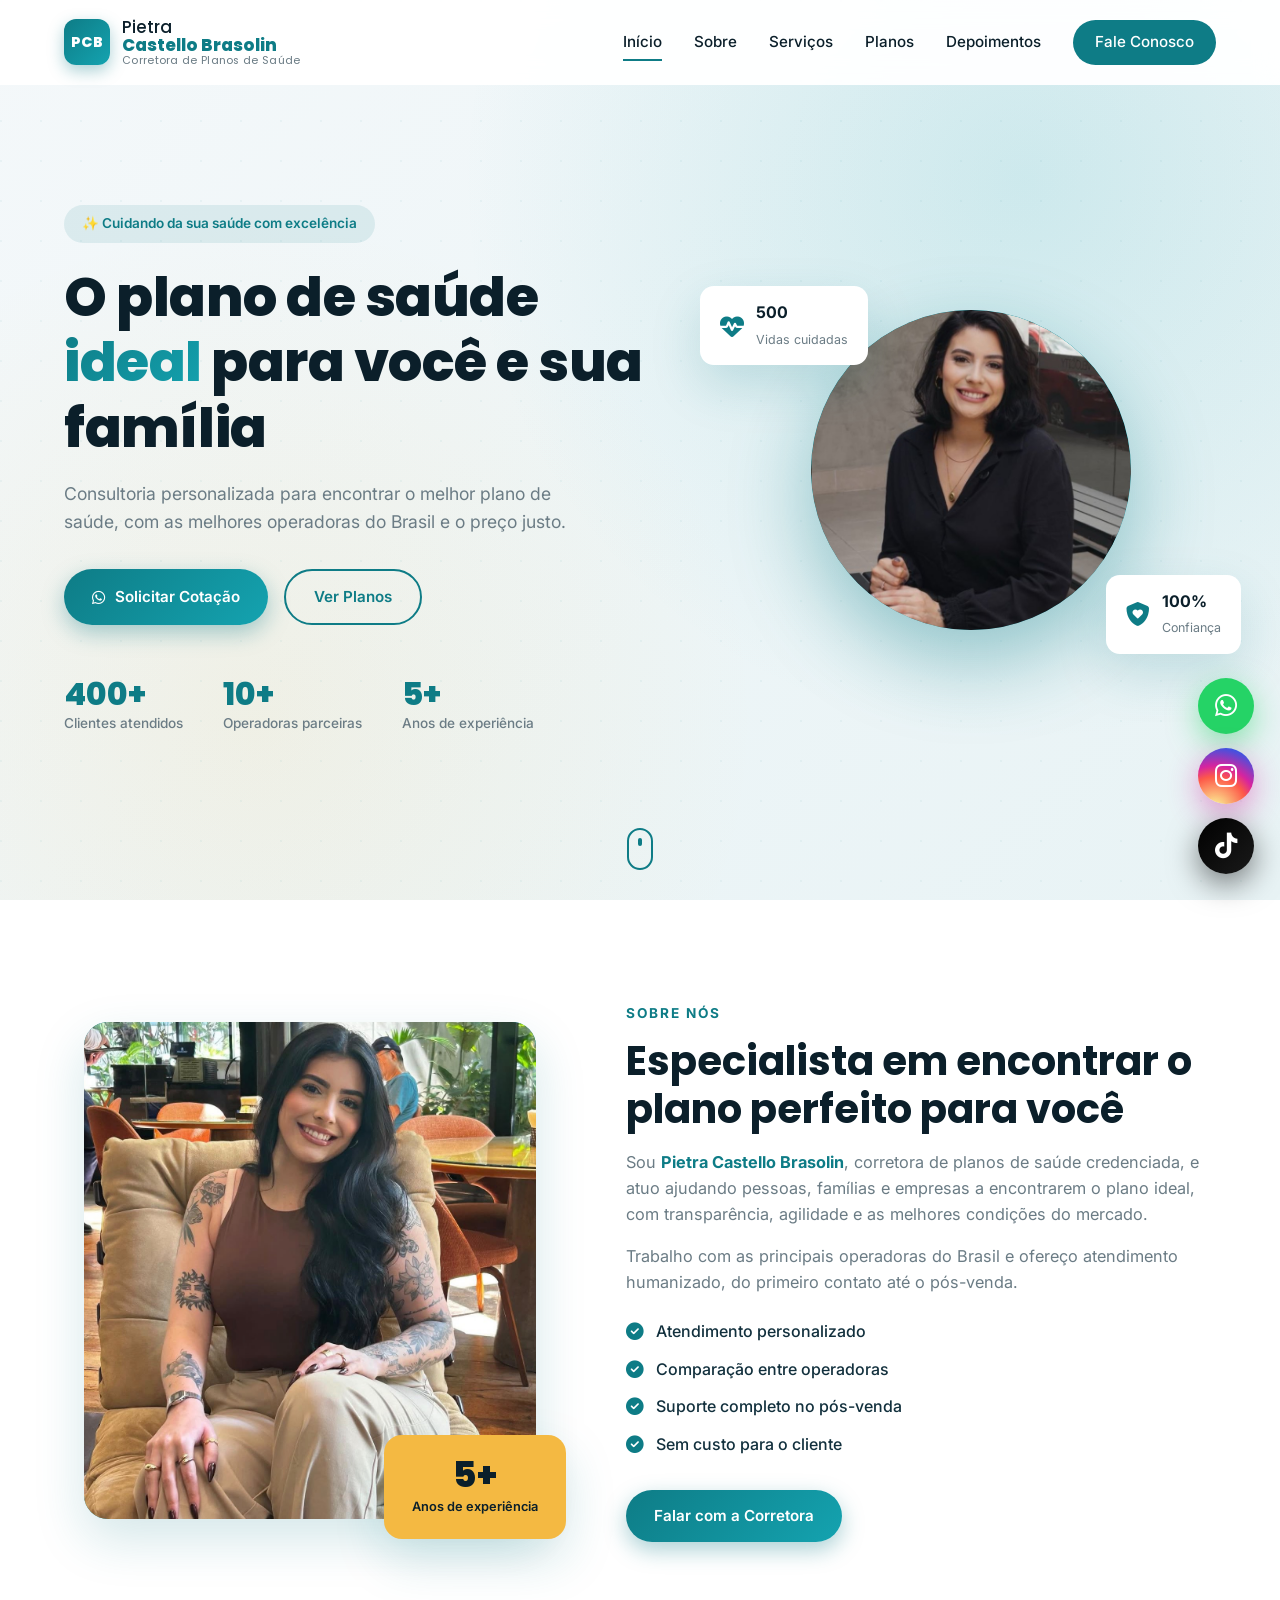
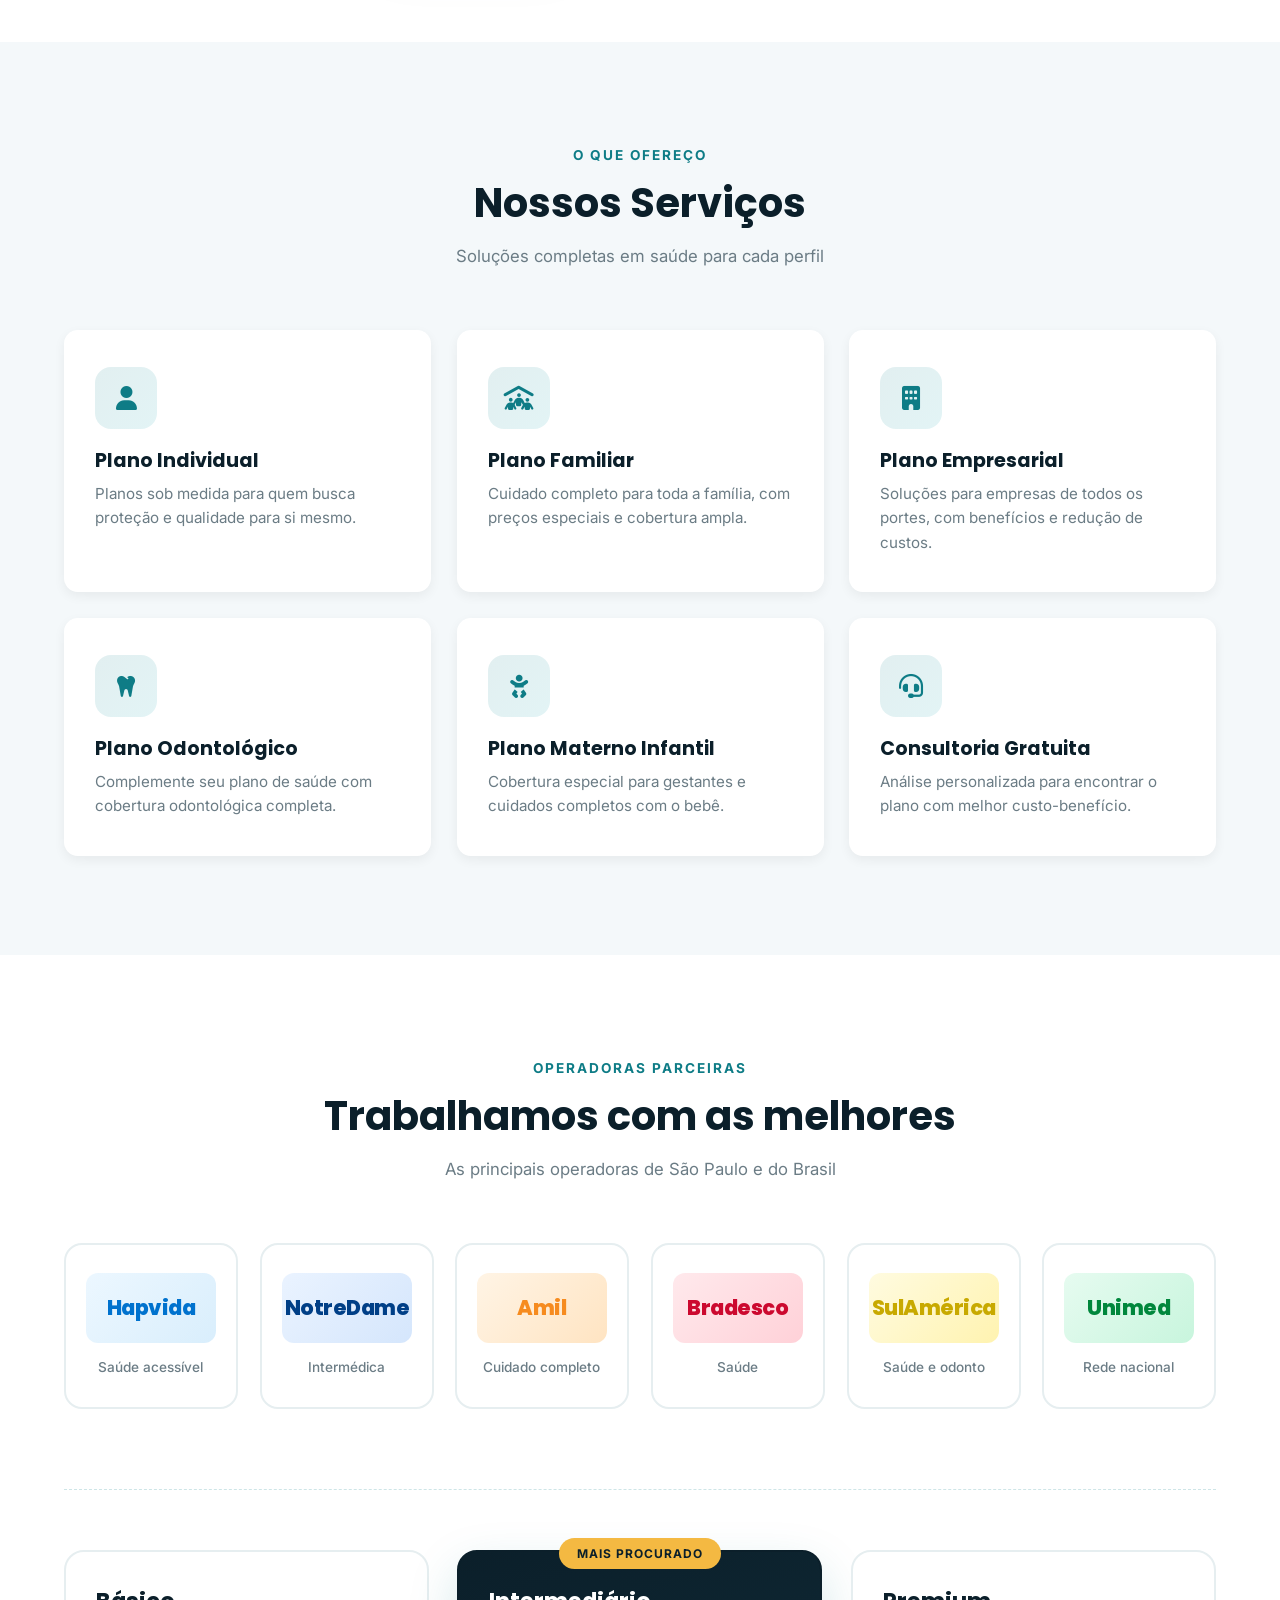
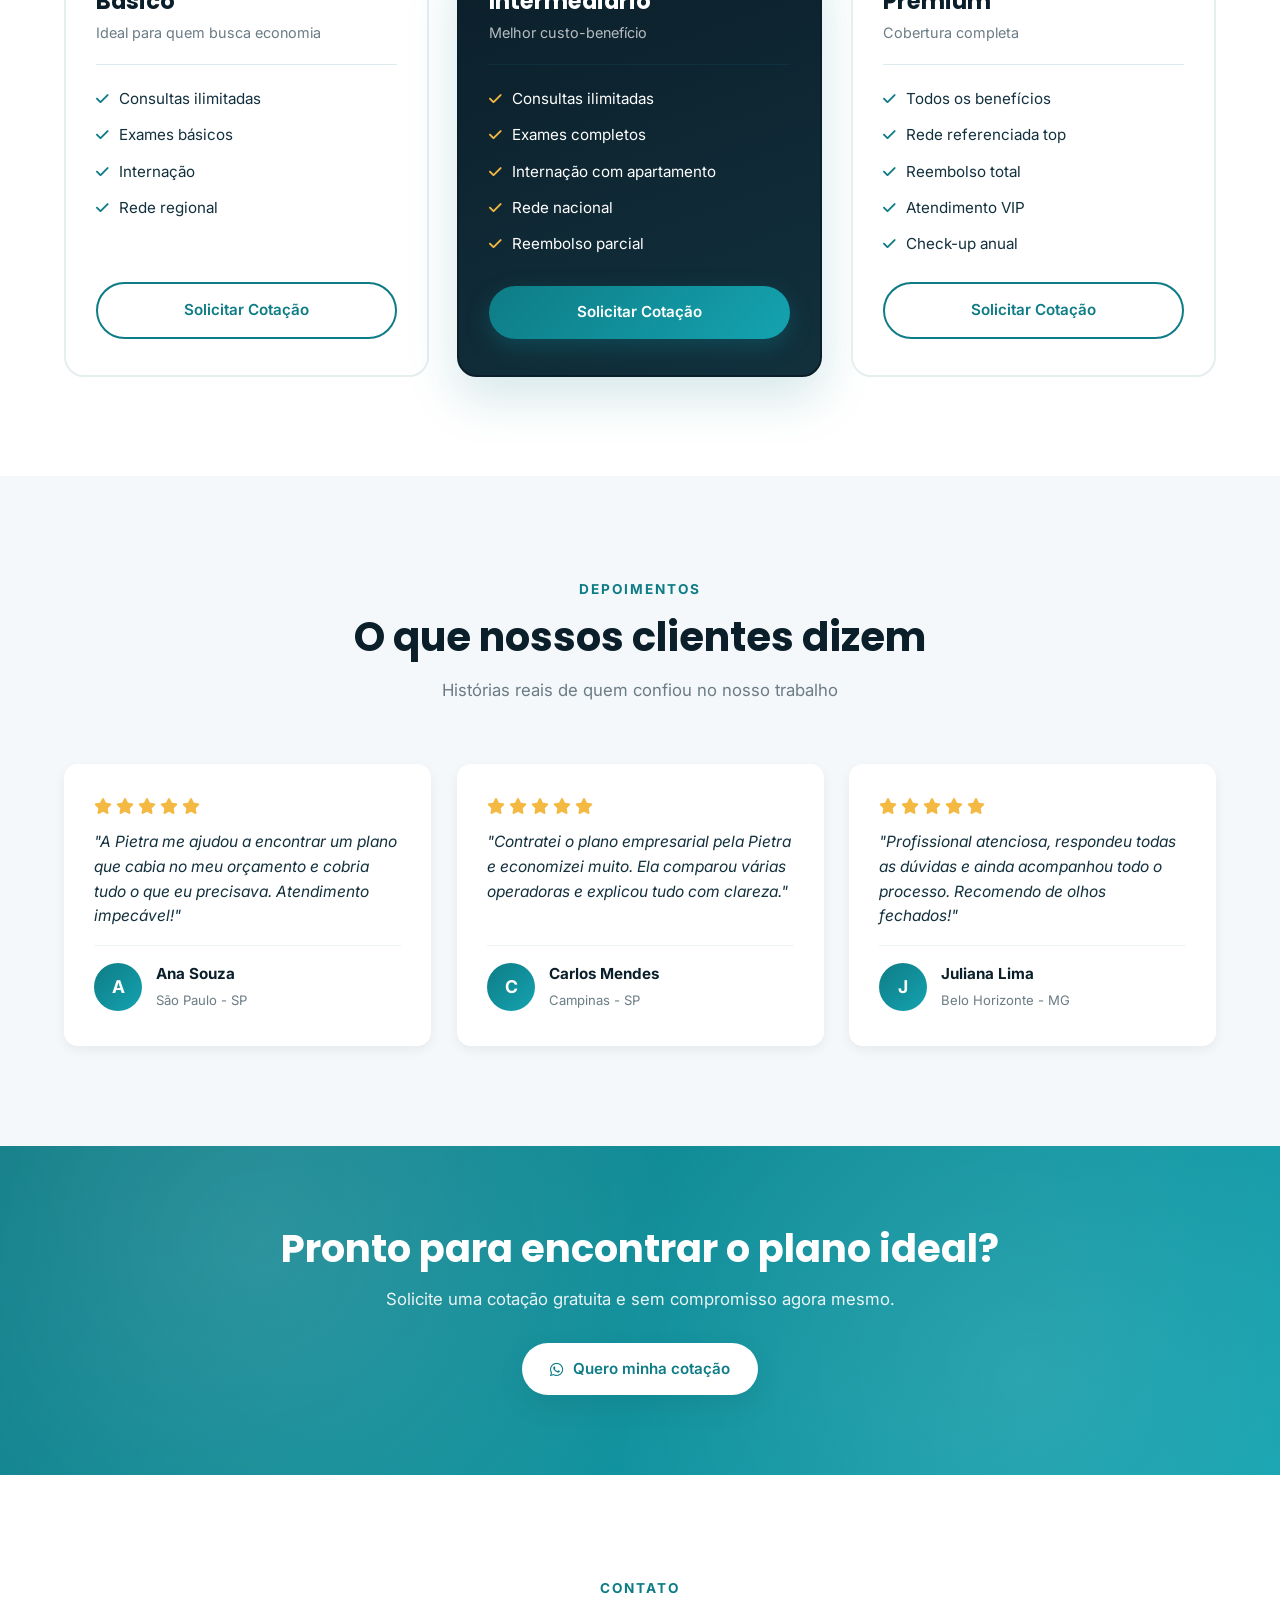
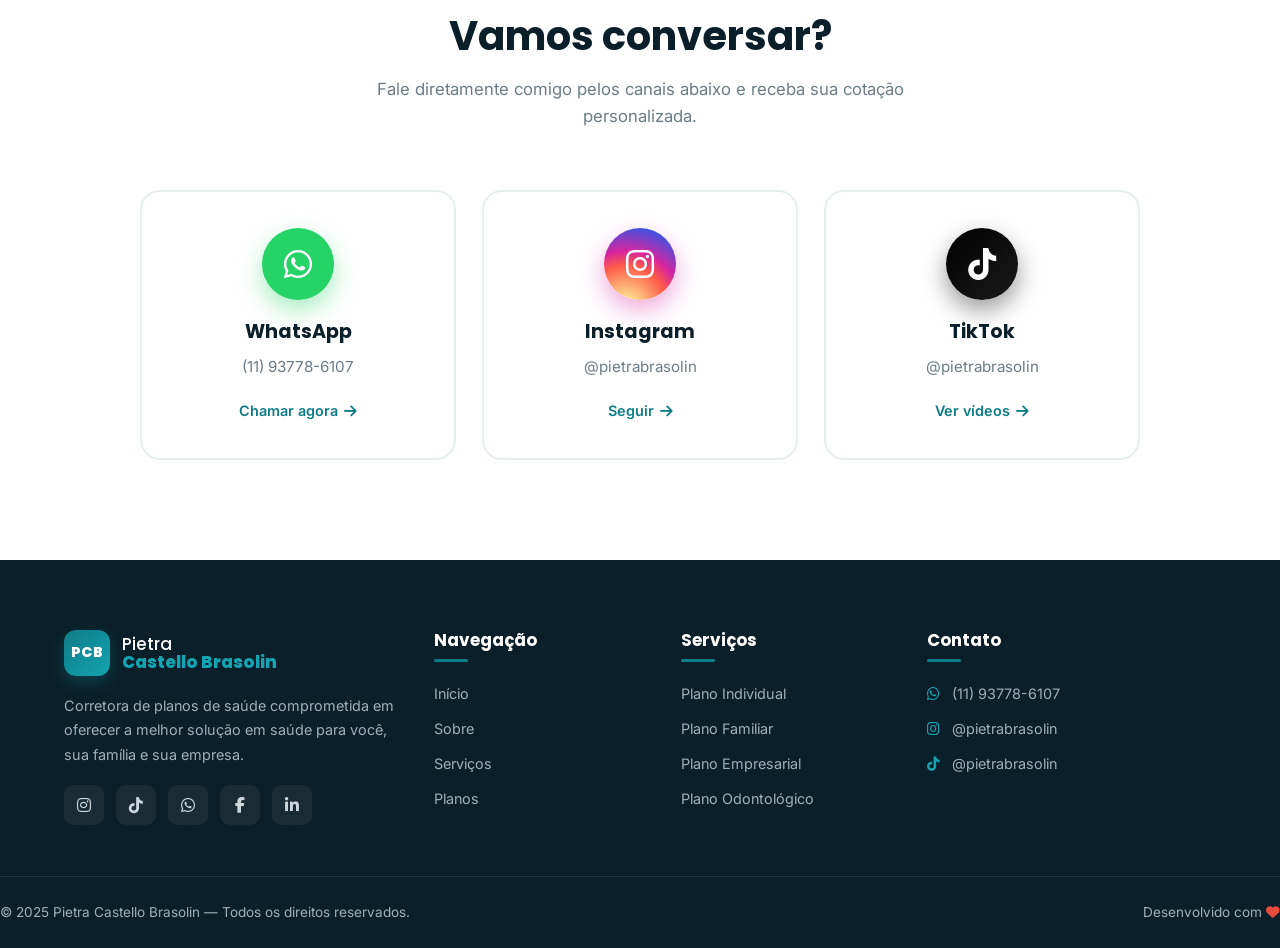
==== index.html @ 6a1a0455 "landing page Pietra" ====
<!DOCTYPE html>
<html lang="pt-BR">
<head>
  <meta charset="UTF-8" />
  <meta name="viewport" content="width=device-width, initial-scale=1.0" />
  <meta name="description" content="Pietra Castello Brasolin - Corretora de Planos de Saúde. Encontre o plano ideal para você, sua família ou sua empresa." />
  <title>Pietra Castello Brasolin | Planos de Saúde</title>

  <!-- Fonts -->
  <link rel="preconnect" href="https://fonts.googleapis.com" />
  <link rel="preconnect" href="https://fonts.gstatic.com" crossorigin />
  <link
    href="https://fonts.googleapis.com/css2?family=Inter:wght@300;400;500;600;700&family=Poppins:wght@500;600;700;800&display=swap"
    rel="stylesheet"
  />

  <!-- Icons -->
  <link
    rel="stylesheet"
    href="https://cdnjs.cloudflare.com/ajax/libs/font-awesome/6.5.0/css/all.min.css"
  />

  <link rel="stylesheet" href="style.css" />
</head>
<body>

  <!-- ================= HEADER / NAVBAR ================= -->
  <header class="navbar" id="navbar">
    <div class="container nav-container">
      <a href="#home" class="logo">
        <span class="logo-mark">PCB</span>
        <span class="logo-text">
          Pietra <strong>Castello Brasolin</strong>
          <small>Corretora de Planos de Saúde</small>
        </span>
      </a>

      <nav class="nav-links" id="navLinks">
        <a href="#home" class="active">Início</a>
        <a href="#sobre">Sobre</a>
        <a href="#servicos">Serviços</a>
        <a href="#planos">Planos</a>
        <a href="#depoimentos">Depoimentos</a>
        <a href="#contato" class="btn-nav">Fale Conosco</a>
      </nav>

      <button class="menu-toggle" id="menuToggle" aria-label="Abrir menu">
        <i class="fa-solid fa-bars"></i>
      </button>
    </div>
  </header>

  <!-- ================= HERO ================= -->
  <section class="hero" id="home">
    <div class="hero-overlay"></div>
    <div class="container hero-content">
      <div class="hero-text">
        <span class="badge reveal" data-anim="fade-up">✨ Cuidando da sua saúde com excelência</span>
        <h1 class="reveal" data-anim="fade-up" data-delay="100">
          O plano de saúde <span>ideal</span> para você e sua família
        </h1>
        <p class="reveal" data-anim="fade-up" data-delay="200">
          Consultoria personalizada para encontrar o melhor plano de saúde,
          com as melhores operadoras do Brasil e o preço justo.
        </p>

        <div class="hero-buttons reveal" data-anim="fade-up" data-delay="300">
          <a href="#contato" class="btn btn-primary">
            <i class="fa-brands fa-whatsapp"></i> Solicitar Cotação
          </a>
          <a href="#planos" class="btn btn-outline">Ver Planos</a>
        </div>

        <div class="hero-stats reveal" data-anim="fade-up" data-delay="400">
          <div class="stat">
            <h3 data-count="400">0</h3>
            <p>Clientes atendidos</p>
          </div>
          <div class="stat">
            <h3 data-count="10">0</h3>
            <p>Operadoras parceiras</p>
          </div>
          <div class="stat">
            <h3 data-count="5">0</h3>
            <p>Anos de experiência</p>
          </div>
        </div>
      </div>

      <div class="hero-image reveal" data-anim="zoom-in" data-delay="200">
        <div class="floating-card card-1">
          <i class="fa-solid fa-heart-pulse"></i>
          <div>
            <strong>500</strong>
            <span>Vidas cuidadas</span>
          </div>
        </div>
        <div class="floating-card card-2">
          <i class="fa-solid fa-shield-heart"></i>
          <div>
            <strong>100%</strong>
            <span>Confiança</span>
          </div>
        </div>
        <div class="hero-circle">
          <!-- 📸 Foto da Pietra no círculo do hero -->
          <img src="pietra-hero.jpg" alt="Pietra Castello Brasolin - Corretora de Planos de Saúde" />
        </div>
      </div>
    </div>

    <div class="scroll-down">
      <span></span>
    </div>
  </section>

  <!-- ================= SOBRE ================= -->
  <section class="section sobre" id="sobre">
    <div class="container sobre-grid">
      <div class="sobre-image reveal" data-anim="fade-right">
        <div class="image-frame">
          <div class="image-placeholder">
            <!-- 📸 Foto da Pietra na seção Sobre -->
            <img src="pietra.jpg" alt="Pietra Castello Brasolin - Corretora de Planos de Saúde" />
          </div>
          <div class="experience-badge">
            <h2>5+</h2>
            <p>Anos de experiência</p>
          </div>
        </div>
      </div>

      <div class="sobre-text">
        <span class="section-tag reveal" data-anim="fade-left">Sobre Nós</span>
        <h2 class="reveal" data-anim="fade-left" data-delay="100">
          Especialista em encontrar o plano perfeito para você
        </h2>
        <p class="reveal" data-anim="fade-left" data-delay="200">
          Sou <strong>Pietra Castello Brasolin</strong>, corretora de planos de saúde
          credenciada, e atuo ajudando pessoas, famílias e empresas a
          encontrarem o plano ideal, com transparência, agilidade e as
          melhores condições do mercado.
        </p>
        <p class="reveal" data-anim="fade-left" data-delay="300">
          Trabalho com as principais operadoras do Brasil e ofereço
          atendimento humanizado, do primeiro contato até o pós-venda.
        </p>

        <ul class="sobre-list">
          <li class="reveal" data-anim="fade-left" data-delay="400">
            <i class="fa-solid fa-circle-check"></i> Atendimento personalizado
          </li>
          <li class="reveal" data-anim="fade-left" data-delay="450">
            <i class="fa-solid fa-circle-check"></i> Comparação entre operadoras
          </li>
          <li class="reveal" data-anim="fade-left" data-delay="500">
            <i class="fa-solid fa-circle-check"></i> Suporte completo no pós-venda
          </li>
          <li class="reveal" data-anim="fade-left" data-delay="550">
            <i class="fa-solid fa-circle-check"></i> Sem custo para o cliente
          </li>
        </ul>

        <a href="#contato" class="btn btn-primary reveal" data-anim="fade-up" data-delay="600">
          Falar com a Corretora
        </a>
      </div>
    </div>
  </section>

  <!-- ================= SERVIÇOS ================= -->
  <section class="section servicos" id="servicos">
    <div class="container">
      <div class="section-header">
        <span class="section-tag reveal" data-anim="fade-up">O que ofereço</span>
        <h2 class="reveal" data-anim="fade-up" data-delay="100">Nossos Serviços</h2>
        <p class="reveal" data-anim="fade-up" data-delay="200">
          Soluções completas em saúde para cada perfil
        </p>
      </div>

      <div class="servicos-grid">
        <div class="servico-card reveal" data-anim="fade-up">
          <div class="icon-box"><i class="fa-solid fa-user"></i></div>
          <h3>Plano Individual</h3>
          <p>Planos sob medida para quem busca proteção e qualidade para si mesmo.</p>
        </div>

        <div class="servico-card reveal" data-anim="fade-up">
          <div class="icon-box"><i class="fa-solid fa-people-roof"></i></div>
          <h3>Plano Familiar</h3>
          <p>Cuidado completo para toda a família, com preços especiais e cobertura ampla.</p>
        </div>

        <div class="servico-card reveal" data-anim="fade-up">
          <div class="icon-box"><i class="fa-solid fa-building"></i></div>
          <h3>Plano Empresarial</h3>
          <p>Soluções para empresas de todos os portes, com benefícios e redução de custos.</p>
        </div>

        <div class="servico-card reveal" data-anim="fade-up">
          <div class="icon-box"><i class="fa-solid fa-tooth"></i></div>
          <h3>Plano Odontológico</h3>
          <p>Complemente seu plano de saúde com cobertura odontológica completa.</p>
        </div>

        <div class="servico-card reveal" data-anim="fade-up">
          <div class="icon-box"><i class="fa-solid fa-baby"></i></div>
          <h3>Plano Materno Infantil</h3>
          <p>Cobertura especial para gestantes e cuidados completos com o bebê.</p>
        </div>

        <div class="servico-card reveal" data-anim="fade-up">
          <div class="icon-box"><i class="fa-solid fa-headset"></i></div>
          <h3>Consultoria Gratuita</h3>
          <p>Análise personalizada para encontrar o plano com melhor custo-benefício.</p>
        </div>
      </div>
    </div>
  </section>

  <!-- ================= OPERADORAS PARCEIRAS ================= -->
  <section class="section operadoras" id="planos">
    <div class="container">
      <div class="section-header">
        <span class="section-tag reveal" data-anim="fade-up">Operadoras parceiras</span>
        <h2 class="reveal" data-anim="fade-up" data-delay="100">Trabalhamos com as melhores</h2>
        <p class="reveal" data-anim="fade-up" data-delay="200">
          As principais operadoras de São Paulo e do Brasil
        </p>
      </div>

      <div class="operadoras-grid">
        <!-- Hapvida -->
        <div class="operadora-card reveal" data-anim="fade-up">
          <div class="operadora-logo hapvida">
            <!-- Substitua por: <img src="img/hapvida.png" alt="Hapvida"> -->
            <span>Hapvida</span>
          </div>
          <p>Saúde acessível</p>
        </div>

        <!-- NotreDame Intermédica -->
        <div class="operadora-card reveal" data-anim="fade-up">
          <div class="operadora-logo notredame">
            <!-- Substitua por: <img src="img/notredame.png" alt="NotreDame Intermédica"> -->
            <span>NotreDame</span>
          </div>
          <p>Intermédica</p>
        </div>

        <!-- Amil -->
        <div class="operadora-card reveal" data-anim="fade-up">
          <div class="operadora-logo amil">
            <!-- Substitua por: <img src="img/amil.png" alt="Amil"> -->
            <span>Amil</span>
          </div>
          <p>Cuidado completo</p>
        </div>

        <!-- Bradesco Saúde -->
        <div class="operadora-card reveal" data-anim="fade-up">
          <div class="operadora-logo bradesco">
            <!-- Substitua por: <img src="img/bradesco.png" alt="Bradesco Saúde"> -->
            <span>Bradesco</span>
          </div>
          <p>Saúde</p>
        </div>

        <!-- SulAmérica -->
        <div class="operadora-card reveal" data-anim="fade-up">
          <div class="operadora-logo sulamerica">
            <!-- Substitua por: <img src="img/sulamerica.png" alt="SulAmérica"> -->
            <span>SulAmérica</span>
          </div>
          <p>Saúde e odonto</p>
        </div>

        <!-- Unimed -->
        <div class="operadora-card reveal" data-anim="fade-up">
          <div class="operadora-logo unimed">
            <!-- Substitua por: <img src="img/unimed.png" alt="Unimed"> -->
            <span>Unimed</span>
          </div>
          <p>Rede nacional</p>
        </div>
      </div>

      <!-- Bloco de planos -->
      <div class="planos-wrap">
        <div class="planos-grid">
          <div class="plano-card reveal" data-anim="fade-up">
            <div class="plano-header">
              <h3>Básico</h3>
              <p>Ideal para quem busca economia</p>
            </div>
            <div class="plano-body">
              <ul>
                <li><i class="fa-solid fa-check"></i> Consultas ilimitadas</li>
                <li><i class="fa-solid fa-check"></i> Exames básicos</li>
                <li><i class="fa-solid fa-check"></i> Internação</li>
                <li><i class="fa-solid fa-check"></i> Rede regional</li>
              </ul>
            </div>
            <a href="#contato" class="btn btn-outline full">Solicitar Cotação</a>
          </div>

          <div class="plano-card destaque reveal" data-anim="zoom-in">
            <span class="tag-popular">Mais procurado</span>
            <div class="plano-header">
              <h3>Intermediário</h3>
              <p>Melhor custo-benefício</p>
            </div>
            <div class="plano-body">
              <ul>
                <li><i class="fa-solid fa-check"></i> Consultas ilimitadas</li>
                <li><i class="fa-solid fa-check"></i> Exames completos</li>
                <li><i class="fa-solid fa-check"></i> Internação com apartamento</li>
                <li><i class="fa-solid fa-check"></i> Rede nacional</li>
                <li><i class="fa-solid fa-check"></i> Reembolso parcial</li>
              </ul>
            </div>
            <a href="#contato" class="btn btn-primary full">Solicitar Cotação</a>
          </div>

          <div class="plano-card reveal" data-anim="fade-up">
            <div class="plano-header">
              <h3>Premium</h3>
              <p>Cobertura completa</p>
            </div>
            <div class="plano-body">
              <ul>
                <li><i class="fa-solid fa-check"></i> Todos os benefícios</li>
                <li><i class="fa-solid fa-check"></i> Rede referenciada top</li>
                <li><i class="fa-solid fa-check"></i> Reembolso total</li>
                <li><i class="fa-solid fa-check"></i> Atendimento VIP</li>
                <li><i class="fa-solid fa-check"></i> Check-up anual</li>
              </ul>
            </div>
            <a href="#contato" class="btn btn-outline full">Solicitar Cotação</a>
          </div>
        </div>
      </div>
    </div>
  </section>

  <!-- ================= DEPOIMENTOS ================= -->
  <section class="section depoimentos" id="depoimentos">
    <div class="container">
      <div class="section-header">
        <span class="section-tag reveal" data-anim="fade-up">Depoimentos</span>
        <h2 class="reveal" data-anim="fade-up" data-delay="100">O que nossos clientes dizem</h2>
        <p class="reveal" data-anim="fade-up" data-delay="200">
          Histórias reais de quem confiou no nosso trabalho
        </p>
      </div>

      <div class="depoimentos-grid">
        <div class="depoimento-card reveal" data-anim="fade-up">
          <div class="stars">
            <i class="fa-solid fa-star"></i><i class="fa-solid fa-star"></i>
            <i class="fa-solid fa-star"></i><i class="fa-solid fa-star"></i>
            <i class="fa-solid fa-star"></i>
          </div>
          <p>"A Pietra me ajudou a encontrar um plano que cabia no meu orçamento e cobria tudo o que eu precisava. Atendimento impecável!"</p>
          <div class="cliente">
            <div class="avatar">A</div>
            <div><strong>Ana Souza</strong><span>São Paulo - SP</span></div>
          </div>
        </div>

        <div class="depoimento-card reveal" data-anim="fade-up">
          <div class="stars">
            <i class="fa-solid fa-star"></i><i class="fa-solid fa-star"></i>
            <i class="fa-solid fa-star"></i><i class="fa-solid fa-star"></i>
            <i class="fa-solid fa-star"></i>
          </div>
          <p>"Contratei o plano empresarial pela Pietra e economizei muito. Ela comparou várias operadoras e explicou tudo com clareza."</p>
          <div class="cliente">
            <div class="avatar">C</div>
            <div><strong>Carlos Mendes</strong><span>Campinas - SP</span></div>
          </div>
        </div>

        <div class="depoimento-card reveal" data-anim="fade-up">
          <div class="stars">
            <i class="fa-solid fa-star"></i><i class="fa-solid fa-star"></i>
            <i class="fa-solid fa-star"></i><i class="fa-solid fa-star"></i>
            <i class="fa-solid fa-star"></i>
          </div>
          <p>"Profissional atenciosa, respondeu todas as dúvidas e ainda acompanhou todo o processo. Recomendo de olhos fechados!"</p>
          <div class="cliente">
            <div class="avatar">J</div>
            <div><strong>Juliana Lima</strong><span>Belo Horizonte - MG</span></div>
          </div>
        </div>
      </div>
    </div>
  </section>

  <!-- ================= CTA ================= -->
  <section class="cta-section">
    <div class="container cta-content">
      <h2 class="reveal" data-anim="zoom-in">Pronto para encontrar o plano ideal?</h2>
      <p class="reveal" data-anim="fade-up" data-delay="150">
        Solicite uma cotação gratuita e sem compromisso agora mesmo.
      </p>
      <a href="#contato" class="btn btn-white reveal" data-anim="fade-up" data-delay="250">
        <i class="fa-brands fa-whatsapp"></i> Quero minha cotação
      </a>
    </div>
  </section>

  <!-- ================= CONTATO ================= -->
  <section class="section contato" id="contato">
    <div class="container">
      <div class="section-header">
        <span class="section-tag reveal" data-anim="fade-up">Contato</span>
        <h2 class="reveal" data-anim="fade-up" data-delay="100">Vamos conversar?</h2>
        <p class="reveal" data-anim="fade-up" data-delay="200">
          Fale diretamente comigo pelos canais abaixo e receba sua cotação personalizada.
        </p>
      </div>

      <div class="contato-cards">
        <a href="https://wa.me/5511937786107" target="_blank" rel="noopener"
           class="contato-card reveal" data-anim="fade-up">
          <div class="contato-card-icon whatsapp">
            <i class="fa-brands fa-whatsapp"></i>
          </div>
          <h3>WhatsApp</h3>
          <p>(11) 93778-6107</p>
          <span class="contato-card-cta">Chamar agora <i class="fa-solid fa-arrow-right"></i></span>
        </a>

        <a href="https://instagram.com/pietrabrasolin" target="_blank" rel="noopener"
           class="contato-card reveal" data-anim="fade-up">
          <div class="contato-card-icon instagram">
            <i class="fa-brands fa-instagram"></i>
          </div>
          <h3>Instagram</h3>
          <p>@pietrabrasolin</p>
          <span class="contato-card-cta">Seguir <i class="fa-solid fa-arrow-right"></i></span>
        </a>

        <a href="https://tiktok.com/@pietrabrasolin" target="_blank" rel="noopener"
           class="contato-card reveal" data-anim="fade-up">
          <div class="contato-card-icon tiktok">
            <i class="fa-brands fa-tiktok"></i>
          </div>
          <h3>TikTok</h3>
          <p>@pietrabrasolin</p>
          <span class="contato-card-cta">Ver vídeos <i class="fa-solid fa-arrow-right"></i></span>
        </a>
      </div>
    </div>
  </section>

  <!-- ================= FOOTER ================= -->
  <footer class="footer">
    <div class="container footer-grid">
      <div class="reveal" data-anim="fade-up">
        <a href="#home" class="logo footer-logo">
          <span class="logo-mark">PCB</span>
          <span class="logo-text">Pietra <strong>Castello Brasolin</strong></span>
        </a>
        <p>
          Corretora de planos de saúde comprometida em oferecer a melhor
          solução em saúde para você, sua família e sua empresa.
        </p>
        <div class="socials">
          <a href="https://instagram.com/pietrabrasolin" target="_blank" rel="noopener" aria-label="Instagram">
            <i class="fa-brands fa-instagram"></i>
          </a>
          <a href="https://tiktok.com/@pietrabrasolin" target="_blank" rel="noopener" aria-label="TikTok">
            <i class="fa-brands fa-tiktok"></i>
          </a>
          <a href="https://wa.me/5511937786107" target="_blank" rel="noopener" aria-label="WhatsApp">
            <i class="fa-brands fa-whatsapp"></i>
          </a>
          <a href="#" aria-label="Facebook"><i class="fa-brands fa-facebook-f"></i></a>
          <a href="#" aria-label="LinkedIn"><i class="fa-brands fa-linkedin-in"></i></a>
        </div>
      </div>

      <div class="reveal" data-anim="fade-up" data-delay="100">
        <h4>Navegação</h4>
        <ul>
          <li><a href="#home">Início</a></li>
          <li><a href="#sobre">Sobre</a></li>
          <li><a href="#servicos">Serviços</a></li>
          <li><a href="#planos">Planos</a></li>
        </ul>
      </div>

      <div class="reveal" data-anim="fade-up" data-delay="200">
        <h4>Serviços</h4>
        <ul>
          <li><a href="#servicos">Plano Individual</a></li>
          <li><a href="#servicos">Plano Familiar</a></li>
          <li><a href="#servicos">Plano Empresarial</a></li>
          <li><a href="#servicos">Plano Odontológico</a></li>
        </ul>
      </div>

      <div class="reveal" data-anim="fade-up" data-delay="300">
        <h4>Contato</h4>
        <ul>
          <li><i class="fa-brands fa-whatsapp"></i> (11) 93778-6107</li>
          <li><i class="fa-brands fa-instagram"></i> @pietrabrasolin</li>
          <li><i class="fa-brands fa-tiktok"></i> @pietrabrasolin</li>
        </ul>
      </div>
    </div>

    <div class="footer-bottom">
      <p>© 2025 Pietra Castello Brasolin — Todos os direitos reservados.</p>
      <p>Desenvolvido com <i class="fa-solid fa-heart"></i></p>
    </div>
  </footer>

  <!-- =========================================================
       BOTÕES FLUTUANTES DE REDES SOCIAIS
  ========================================================= -->
  <div class="social-float">
    <a href="https://wa.me/5511937786107"
       target="_blank"
       rel="noopener"
       class="float-btn whatsapp"
       aria-label="WhatsApp">
      <i class="fa-brands fa-whatsapp"></i>
      <span class="float-tooltip">WhatsApp</span>
    </a>

    <a href="https://instagram.com/pietrabrasolin"
       target="_blank"
       rel="noopener"
       class="float-btn instagram"
       aria-label="Instagram">
      <i class="fa-brands fa-instagram"></i>
      <span class="float-tooltip">Instagram</span>
    </a>

    <a href="https://tiktok.com/@pietrabrasolin"
       target="_blank"
       rel="noopener"
       class="float-btn tiktok"
       aria-label="TikTok">
      <i class="fa-brands fa-tiktok"></i>
      <span class="float-tooltip">TikTok</span>
    </a>
  </div>

  <!-- Botão voltar ao topo -->
  <button class="back-top" id="backTop" aria-label="Voltar ao topo">
    <i class="fa-solid fa-arrow-up"></i>
  </button>

  <script src="script.js"></script>
</body>
</html>
---- style.css ----
/* =========================================================
   RESET & VARIÁVEIS
========================================================= */
* {
  margin: 0;
  padding: 0;
  box-sizing: border-box;
}

:root {
  --primary: #0e7c86;
  --primary-dark: #0a5d65;
  --primary-light: #14a3b0;
  --accent: #f4b942;
  --dark: #0b1f2a;
  --dark-2: #12303d;
  --gray: #6b7c85;
  --light: #f4f8fa;
  --white: #ffffff;
  --shadow-sm: 0 4px 12px rgba(0, 0, 0, 0.06);
  --shadow-md: 0 10px 30px rgba(0, 0, 0, 0.08);
  --shadow-lg: 0 20px 50px rgba(14, 124, 134, 0.18);
  --radius: 14px;
  --transition: 0.35s cubic-bezier(0.22, 1, 0.36, 1);
}

html {
  scroll-behavior: smooth;
  scroll-padding-top: 80px;
}

body {
  font-family: "Inter", sans-serif;
  color: var(--dark);
  background: var(--white);
  line-height: 1.6;
  overflow-x: hidden;
}

h1, h2, h3, h4 {
  font-family: "Poppins", sans-serif;
  line-height: 1.2;
  color: var(--dark);
}

a { text-decoration: none; color: inherit; }
ul { list-style: none; }
img { max-width: 100%; display: block; }
button { cursor: pointer; border: none; background: none; font-family: inherit; }

.container {
  width: 100%;
  max-width: 1200px;
  margin: 0 auto;
  padding: 0 24px;
}

/* =========================================================
   BOTÕES
========================================================= */
.btn {
  display: inline-flex;
  align-items: center;
  justify-content: center;
  gap: 10px;
  padding: 14px 28px;
  border-radius: 50px;
  font-weight: 600;
  font-size: 0.95rem;
  transition: var(--transition);
  white-space: nowrap;
}

.btn-primary {
  background: linear-gradient(135deg, var(--primary), var(--primary-light));
  color: #fff;
  box-shadow: 0 8px 22px rgba(14, 124, 134, 0.35);
}
.btn-primary:hover {
  transform: translateY(-3px);
  box-shadow: 0 12px 30px rgba(14, 124, 134, 0.5);
}

.btn-outline {
  border: 2px solid var(--primary);
  color: var(--primary);
  background: transparent;
}
.btn-outline:hover {
  background: var(--primary);
  color: #fff;
  transform: translateY(-3px);
}

.btn-white {
  background: #fff;
  color: var(--primary);
  box-shadow: var(--shadow-md);
}
.btn-white:hover {
  transform: translateY(-3px);
  box-shadow: var(--shadow-lg);
}

.btn.full { width: 100%; }

/* =========================================================
   NAVBAR
========================================================= */
.navbar {
  position: fixed;
  top: 0;
  left: 0;
  width: 100%;
  z-index: 1000;
  padding: 18px 0;
  background: rgba(255, 255, 255, 0.95);
  backdrop-filter: blur(12px);
  transition: var(--transition);
}

.navbar.scrolled {
  padding: 12px 0;
  box-shadow: var(--shadow-sm);
}

.nav-container {
  display: flex;
  align-items: center;
  justify-content: space-between;
}

.logo {
  display: flex;
  align-items: center;
  gap: 12px;
}

.logo-mark {
  width: 46px;
  height: 46px;
  background: linear-gradient(135deg, var(--primary), var(--primary-light));
  color: #fff;
  border-radius: 12px;
  display: grid;
  place-items: center;
  font-family: "Poppins", sans-serif;
  font-weight: 800;
  font-size: 0.9rem;
  letter-spacing: 0.5px;
  box-shadow: 0 6px 16px rgba(14, 124, 134, 0.35);
}

.logo-text {
  font-family: "Poppins", sans-serif;
  font-size: 1.05rem;
  font-weight: 500;
  line-height: 1.1;
  color: var(--dark);
  display: flex;
  flex-direction: column;
}
.logo-text strong { font-weight: 800; color: var(--primary); }
.logo-text small {
  font-size: 0.68rem;
  color: var(--gray);
  font-weight: 400;
  letter-spacing: 0.3px;
}

.nav-links {
  display: flex;
  align-items: center;
  gap: 32px;
}

.nav-links a {
  font-weight: 500;
  font-size: 0.95rem;
  color: var(--dark);
  transition: var(--transition);
  position: relative;
}

.nav-links a:not(.btn-nav)::after {
  content: "";
  position: absolute;
  bottom: -6px;
  left: 0;
  width: 0;
  height: 2px;
  background: var(--primary);
  transition: var(--transition);
}

.nav-links a:not(.btn-nav):hover::after,
.nav-links a.active::after { width: 100%; }
.nav-links a:hover { color: var(--primary); }

.btn-nav {
  background: var(--primary);
  color: #fff !important;
  padding: 10px 22px;
  border-radius: 50px;
  font-weight: 600;
}
.btn-nav:hover {
  background: var(--primary-dark);
  transform: translateY(-2px);
  box-shadow: 0 8px 20px rgba(14, 124, 134, 0.4);
}

.menu-toggle {
  display: none;
  font-size: 1.5rem;
  color: var(--dark);
}

/* =========================================================
   HERO
========================================================= */
.hero {
  position: relative;
  min-height: 100vh;
  display: flex;
  align-items: center;
  padding: 120px 0 80px;
  background:
    radial-gradient(circle at 80% 20%, rgba(20, 163, 176, 0.15), transparent 45%),
    radial-gradient(circle at 20% 80%, rgba(244, 185, 66, 0.1), transparent 40%),
    linear-gradient(135deg, #f4f8fa 0%, #e8f3f5 100%);
  overflow: hidden;
}

.hero-overlay {
  position: absolute;
  inset: 0;
  background-image:
    radial-gradient(circle at 1px 1px, rgba(14, 124, 134, 0.08) 1px, transparent 0);
  background-size: 40px 40px;
  opacity: 0.6;
}

.hero-content {
  display: grid;
  grid-template-columns: 1.1fr 0.9fr;
  gap: 60px;
  align-items: center;
  position: relative;
  z-index: 2;
}

.badge {
  display: inline-block;
  padding: 8px 18px;
  background: rgba(14, 124, 134, 0.1);
  color: var(--primary);
  border-radius: 50px;
  font-size: 0.85rem;
  font-weight: 600;
  margin-bottom: 22px;
}

.hero-text h1 {
  font-size: clamp(2rem, 5vw, 3.4rem);
  font-weight: 800;
  margin-bottom: 20px;
  letter-spacing: -0.5px;
}
.hero-text h1 span {
  background: linear-gradient(135deg, var(--primary), var(--primary-light));
  -webkit-background-clip: text;
  background-clip: text;
  -webkit-text-fill-color: transparent;
}

.hero-text > p {
  font-size: 1.1rem;
  color: var(--gray);
  margin-bottom: 32px;
  max-width: 540px;
}

.hero-buttons {
  display: flex;
  gap: 16px;
  flex-wrap: wrap;
  margin-bottom: 50px;
}

.hero-stats {
  display: flex;
  gap: 40px;
  flex-wrap: wrap;
}

.stat h3 {
  font-size: 2rem;
  color: var(--primary);
  font-weight: 800;
}
.stat p {
  font-size: 0.85rem;
  color: var(--gray);
  font-weight: 500;
}

/* Hero imagem — círculo com a foto da Pietra */
.hero-image {
  position: relative;
  height: 460px;
  display: grid;
  place-items: center;
}

.hero-circle {
  width: 320px;
  height: 320px;
  border-radius: 50%;
  background: linear-gradient(135deg, var(--primary), var(--primary-light));
  display: grid;
  place-items: center;
  box-shadow: 0 30px 80px rgba(14, 124, 134, 0.4);
  position: relative;
  animation: float 5s ease-in-out infinite;
  overflow: hidden; /* garante que a foto respeite o círculo */
}

.hero-circle::before {
  content: "";
  position: absolute;
  inset: -18px;
  border: 2px dashed rgba(14, 124, 134, 0.35);
  border-radius: 50%;
  animation: spin 30s linear infinite;
  z-index: 2;
  pointer-events: none;
}

/* 📸 Foto dentro do círculo */
.hero-circle img {
  width: 100%;
  height: 100%;
  object-fit: cover;
  object-position: center 20%;
  border-radius: 50%;
  display: block;
  transition: transform 0.6s cubic-bezier(0.22, 1, 0.36, 1);
}

.hero-image:hover .hero-circle img {
  transform: scale(1.06);
}

.floating-card {
  position: absolute;
  background: #fff;
  border-radius: var(--radius);
  padding: 14px 20px;
  display: flex;
  align-items: center;
  gap: 12px;
  box-shadow: var(--shadow-lg);
  z-index: 3;
}
.floating-card i {
  font-size: 1.5rem;
  color: var(--primary);
}
.floating-card strong { display: block; font-size: 1rem; }
.floating-card span { font-size: 0.78rem; color: var(--gray); }

.card-1 { top: 10%; left: -5%; animation: float 4s ease-in-out infinite; }
.card-2 { bottom: 10%; right: -5%; animation: float 4s ease-in-out infinite 1s; }

@keyframes float {
  0%, 100% { transform: translateY(0); }
  50% { transform: translateY(-15px); }
}
@keyframes spin {
  to { transform: rotate(360deg); }
}

.scroll-down {
  position: absolute;
  bottom: 30px;
  left: 50%;
  transform: translateX(-50%);
  width: 26px;
  height: 42px;
  border: 2px solid var(--primary);
  border-radius: 50px;
  display: flex;
  justify-content: center;
  padding-top: 8px;
}
.scroll-down span {
  width: 4px;
  height: 8px;
  background: var(--primary);
  border-radius: 4px;
  animation: scrollDown 1.6s infinite;
}
@keyframes scrollDown {
  0% { opacity: 0; transform: translateY(-4px); }
  50% { opacity: 1; }
  100% { opacity: 0; transform: translateY(12px); }
}

/* =========================================================
   SEÇÕES GERAIS
========================================================= */
.section {
  padding: 100px 0;
  position: relative;
}

.section-header {
  text-align: center;
  max-width: 640px;
  margin: 0 auto 60px;
}

.section-tag {
  display: inline-block;
  color: var(--primary);
  font-weight: 700;
  font-size: 0.85rem;
  letter-spacing: 2px;
  text-transform: uppercase;
  margin-bottom: 12px;
}

.section-header h2,
.sobre-text h2 {
  font-size: clamp(1.7rem, 4vw, 2.5rem);
  margin-bottom: 16px;
  font-weight: 700;
}

.section-header p {
  color: var(--gray);
  font-size: 1.05rem;
}

/* =========================================================
   SOBRE
========================================================= */
.sobre { background: #fff; }

.sobre-grid {
  display: grid;
  grid-template-columns: 1fr 1.2fr;
  gap: 70px;
  align-items: center;
}

.image-frame {
  position: relative;
  padding: 20px;
}

/* 📸 Container da foto do "Sobre" */
.image-placeholder {
  width: 100%;
  aspect-ratio: 1 / 1.1;
  border-radius: 24px;
  background: linear-gradient(135deg, var(--primary), var(--primary-light));
  display: grid;
  place-items: center;
  box-shadow: var(--shadow-lg);
  position: relative;
  overflow: hidden;
}

.image-placeholder img {
  width: 100%;
  height: 100%;
  object-fit: cover;
  object-position: center 20%;
  display: block;
  transition: transform 0.6s cubic-bezier(0.22, 1, 0.36, 1);
}

.sobre-image:hover .image-placeholder img {
  transform: scale(1.05);
}

.experience-badge {
  position: absolute;
  bottom: 0;
  right: -10px;
  background: var(--accent);
  color: var(--dark);
  padding: 22px 28px;
  border-radius: 18px;
  text-align: center;
  box-shadow: var(--shadow-lg);
  animation: float 4s ease-in-out infinite;
}
.experience-badge h2 {
  font-size: 2.2rem;
  font-weight: 800;
  color: var(--dark);
  line-height: 1;
}
.experience-badge p {
  font-size: 0.8rem;
  font-weight: 600;
  margin-top: 4px;
}

.sobre-text > p {
  color: var(--gray);
  margin-bottom: 16px;
  font-size: 1.02rem;
}
.sobre-text strong { color: var(--primary); }

.sobre-list {
  margin: 24px 0 32px;
  display: grid;
  gap: 12px;
}
.sobre-list li {
  display: flex;
  align-items: center;
  gap: 12px;
  font-weight: 500;
  color: var(--dark-2);
}
.sobre-list i {
  color: var(--primary);
  font-size: 1.1rem;
}

/* =========================================================
   SERVIÇOS
========================================================= */
.servicos { background: var(--light); }

.servicos-grid {
  display: grid;
  grid-template-columns: repeat(auto-fit, minmax(280px, 1fr));
  gap: 26px;
}

.servico-card {
  background: #fff;
  padding: 36px 30px;
  border-radius: var(--radius);
  box-shadow: var(--shadow-sm);
  transition: var(--transition);
  border: 1px solid transparent;
  position: relative;
  overflow: hidden;
}
.servico-card::before {
  content: "";
  position: absolute;
  top: 0;
  left: 0;
  width: 100%;
  height: 4px;
  background: linear-gradient(90deg, var(--primary), var(--primary-light));
  transform: scaleX(0);
  transform-origin: left;
  transition: var(--transition);
}
.servico-card:hover {
  transform: translateY(-8px);
  box-shadow: var(--shadow-lg);
  border-color: rgba(14, 124, 134, 0.15);
}
.servico-card:hover::before { transform: scaleX(1); }

.icon-box {
  width: 62px;
  height: 62px;
  border-radius: 16px;
  background: linear-gradient(135deg, rgba(14, 124, 134, 0.12), rgba(20, 163, 176, 0.12));
  display: grid;
  place-items: center;
  margin-bottom: 20px;
  transition: var(--transition);
}
.icon-box i {
  font-size: 1.5rem;
  color: var(--primary);
}
.servico-card:hover .icon-box {
  background: linear-gradient(135deg, var(--primary), var(--primary-light));
  transform: rotate(-6deg) scale(1.05);
}
.servico-card:hover .icon-box i { color: #fff; }

.servico-card h3 {
  font-size: 1.2rem;
  margin-bottom: 10px;
}
.servico-card p {
  color: var(--gray);
  font-size: 0.95rem;
}

/* =========================================================
   OPERADORAS PARCEIRAS
========================================================= */
.operadoras { background: #fff; }

.operadoras-grid {
  display: grid;
  grid-template-columns: repeat(auto-fit, minmax(160px, 1fr));
  gap: 22px;
  margin-bottom: 80px;
}

.operadora-card {
  background: #fff;
  border: 2px solid #e6eef0;
  border-radius: 18px;
  padding: 28px 20px;
  text-align: center;
  transition: var(--transition);
  cursor: pointer;
  position: relative;
  overflow: hidden;
}
.operadora-card::before {
  content: "";
  position: absolute;
  top: 0;
  left: 0;
  width: 100%;
  height: 3px;
  background: linear-gradient(90deg, var(--primary), var(--primary-light));
  transform: scaleX(0);
  transform-origin: left;
  transition: var(--transition);
}
.operadora-card:hover {
  transform: translateY(-6px);
  border-color: var(--primary);
  box-shadow: var(--shadow-lg);
}
.operadora-card:hover::before { transform: scaleX(1); }

.operadora-logo {
  width: 100%;
  height: 70px;
  display: grid;
  place-items: center;
  margin-bottom: 14px;
  border-radius: 12px;
  font-family: "Poppins", sans-serif;
  font-weight: 800;
  font-size: 1.3rem;
  letter-spacing: -0.5px;
  transition: var(--transition);
}
.operadora-logo img {
  max-width: 100%;
  max-height: 60px;
  object-fit: contain;
}
.operadora-card:hover .operadora-logo { transform: scale(1.06); }

/* Cores por operadora */
.operadora-logo.hapvida {
  background: linear-gradient(135deg, #ecf7ff, #d9eefc);
  color: #0072ce;
}
.operadora-logo.notredame {
  background: linear-gradient(135deg, #eaf3ff, #d5e6fc);
  color: #003f87;
}
.operadora-logo.amil {
  background: linear-gradient(135deg, #fff4e5, #ffe4c2);
  color: #f68b1f;
}
.operadora-logo.bradesco {
  background: linear-gradient(135deg, #ffe9ec, #ffd1d8);
  color: #cc092f;
}
.operadora-logo.sulamerica {
  background: linear-gradient(135deg, #fffbe0, #fff3b0);
  color: #c8a900;
}
.operadora-logo.unimed {
  background: linear-gradient(135deg, #e6fbf0, #c8f5dd);
  color: #00873c;
}

.operadora-card p {
  font-size: 0.85rem;
  color: var(--gray);
  font-weight: 500;
}

/* Wrapper para a seção de planos dentro de operadoras */
.planos-wrap {
  padding-top: 60px;
  border-top: 1px dashed rgba(14, 124, 134, 0.2);
}

/* =========================================================
   PLANOS
========================================================= */
.planos-grid {
  display: grid;
  grid-template-columns: repeat(auto-fit, minmax(280px, 1fr));
  gap: 28px;
  align-items: stretch;
}

.plano-card {
  background: #fff;
  border: 2px solid #e6eef0;
  border-radius: 20px;
  padding: 36px 30px;
  transition: var(--transition);
  display: flex;
  flex-direction: column;
  position: relative;
}
.plano-card:hover {
  transform: translateY(-8px);
  border-color: var(--primary);
  box-shadow: var(--shadow-lg);
}

.plano-card.destaque {
  background: linear-gradient(160deg, var(--dark), var(--dark-2));
  border-color: var(--dark);
  transform: scale(1.04);
  box-shadow: var(--shadow-lg);
}
.plano-card.destaque h3,
.plano-card.destaque p,
.plano-card.destaque li { color: #fff; }
.plano-card.destaque .plano-header p { color: rgba(255,255,255,0.7); }
.plano-card.destaque li i { color: var(--accent); }

.tag-popular {
  position: absolute;
  top: -14px;
  left: 50%;
  transform: translateX(-50%);
  background: var(--accent);
  color: var(--dark);
  padding: 6px 18px;
  border-radius: 50px;
  font-size: 0.75rem;
  font-weight: 700;
  letter-spacing: 1px;
  text-transform: uppercase;
  white-space: nowrap;
}

.plano-header {
  padding-bottom: 20px;
  border-bottom: 1px solid rgba(14, 124, 134, 0.15);
  margin-bottom: 22px;
}
.plano-header h3 {
  font-size: 1.4rem;
  margin-bottom: 6px;
}
.plano-header p {
  color: var(--gray);
  font-size: 0.9rem;
}

.plano-body { flex-grow: 1; margin-bottom: 26px; }
.plano-body ul { display: grid; gap: 12px; }
.plano-body li {
  display: flex;
  align-items: center;
  gap: 10px;
  font-size: 0.95rem;
  color: var(--dark-2);
}
.plano-body li i {
  color: var(--primary);
  font-size: 0.9rem;
}

/* =========================================================
   DEPOIMENTOS
========================================================= */
.depoimentos { background: var(--light); }

.depoimentos-grid {
  display: grid;
  grid-template-columns: repeat(auto-fit, minmax(280px, 1fr));
  gap: 26px;
}

.depoimento-card {
  background: #fff;
  padding: 34px 30px;
  border-radius: var(--radius);
  box-shadow: var(--shadow-sm);
  transition: var(--transition);
  display: flex;
  flex-direction: column;
  gap: 16px;
}
.depoimento-card:hover {
  transform: translateY(-6px);
  box-shadow: var(--shadow-lg);
}

.stars { color: var(--accent); display: flex; gap: 4px; }

.depoimento-card > p {
  color: var(--dark-2);
  font-style: italic;
  font-size: 0.97rem;
  flex-grow: 1;
}

.cliente {
  display: flex;
  align-items: center;
  gap: 14px;
  padding-top: 16px;
  border-top: 1px solid #eef3f5;
}
.avatar {
  width: 48px;
  height: 48px;
  border-radius: 50%;
  background: linear-gradient(135deg, var(--primary), var(--primary-light));
  color: #fff;
  display: grid;
  place-items: center;
  font-weight: 700;
  font-size: 1.1rem;
}
.cliente strong { display: block; font-size: 0.95rem; }
.cliente span { font-size: 0.82rem; color: var(--gray); }

/* =========================================================
   CTA
========================================================= */
.cta-section {
  padding: 80px 0;
  background: linear-gradient(135deg, var(--primary), var(--primary-light));
  position: relative;
  overflow: hidden;
}
.cta-section::before {
  content: "";
  position: absolute;
  inset: 0;
  background-image:
    radial-gradient(circle at 20% 30%, rgba(255,255,255,0.12), transparent 40%),
    radial-gradient(circle at 80% 70%, rgba(255,255,255,0.1), transparent 40%);
}
.cta-content {
  text-align: center;
  position: relative;
  z-index: 2;
  color: #fff;
}
.cta-content h2 {
  color: #fff;
  font-size: clamp(1.6rem, 4vw, 2.4rem);
  margin-bottom: 14px;
}
.cta-content p {
  color: rgba(255,255,255,0.9);
  margin-bottom: 30px;
  font-size: 1.05rem;
}

/* =========================================================
   CONTATO — cards
========================================================= */
.contato { background: #fff; }

.contato-cards {
  display: grid;
  grid-template-columns: repeat(auto-fit, minmax(260px, 1fr));
  gap: 26px;
  max-width: 1000px;
  margin: 0 auto;
}

.contato-card {
  background: #fff;
  border: 2px solid #e6eef0;
  border-radius: 20px;
  padding: 36px 28px;
  text-align: center;
  transition: var(--transition);
  display: flex;
  flex-direction: column;
  align-items: center;
  gap: 12px;
  position: relative;
  overflow: hidden;
}
.contato-card:hover {
  transform: translateY(-8px);
  border-color: var(--primary);
  box-shadow: var(--shadow-lg);
}

.contato-card-icon {
  width: 72px;
  height: 72px;
  border-radius: 50%;
  display: grid;
  place-items: center;
  font-size: 2rem;
  color: #fff;
  margin-bottom: 8px;
  transition: var(--transition);
}
.contato-card:hover .contato-card-icon {
  transform: scale(1.1) rotate(-6deg);
}
.contato-card-icon.whatsapp {
  background: #25d366;
  box-shadow: 0 10px 24px rgba(37, 211, 102, 0.4);
}
.contato-card-icon.instagram {
  background: radial-gradient(
    circle at 30% 110%,
    #fdf497 0%,
    #fdf497 5%,
    #fd5949 45%,
    #d6249f 60%,
    #285aeb 90%
  );
  box-shadow: 0 10px 24px rgba(214, 36, 159, 0.4);
}
.contato-card-icon.tiktok {
  background: linear-gradient(135deg, #000, #1a1a1a);
  box-shadow: 0 10px 24px rgba(0, 0, 0, 0.4);
}

.contato-card h3 {
  font-size: 1.2rem;
  margin: 0;
}
.contato-card p {
  color: var(--gray);
  font-size: 0.95rem;
}
.contato-card-cta {
  margin-top: 8px;
  color: var(--primary);
  font-weight: 600;
  font-size: 0.9rem;
  display: inline-flex;
  align-items: center;
  gap: 6px;
  transition: var(--transition);
}
.contato-card:hover .contato-card-cta { gap: 12px; }

/* =========================================================
   FOOTER
========================================================= */
.footer {
  background: var(--dark);
  color: #cbd7dc;
  padding: 70px 0 0;
}

.footer-grid {
  display: grid;
  grid-template-columns: 1.6fr 1fr 1fr 1.4fr;
  gap: 40px;
  padding-bottom: 50px;
}

.footer-logo .logo-text { color: #fff; }
.footer-logo .logo-text strong { color: var(--primary-light); }

.footer p {
  font-size: 0.9rem;
  color: #9fb0b8;
  margin: 18px 0;
  line-height: 1.7;
}

.socials { display: flex; gap: 12px; }
.socials a {
  width: 40px;
  height: 40px;
  border-radius: 10px;
  background: rgba(255,255,255,0.06);
  display: grid;
  place-items: center;
  color: #cbd7dc;
  transition: var(--transition);
}
.socials a:hover {
  background: var(--primary);
  color: #fff;
  transform: translateY(-4px);
}

.footer h4 {
  color: #fff;
  font-size: 1.05rem;
  margin-bottom: 20px;
  position: relative;
  padding-bottom: 12px;
}
.footer h4::after {
  content: "";
  position: absolute;
  bottom: 0;
  left: 0;
  width: 34px;
  height: 3px;
  background: var(--primary);
  border-radius: 3px;
}

.footer ul { display: grid; gap: 12px; }
.footer ul a,
.footer ul li {
  color: #9fb0b8;
  font-size: 0.9rem;
  transition: var(--transition);
}
.footer ul a:hover { color: var(--primary-light); padding-left: 5px; }
.footer ul li i { color: var(--primary-light); margin-right: 8px; }

.footer-bottom {
  border-top: 1px solid rgba(255,255,255,0.08);
  padding: 24px 0;
  display: flex;
  justify-content: space-between;
  align-items: center;
  flex-wrap: wrap;
  gap: 10px;
}
.footer-bottom p { margin: 0; font-size: 0.85rem; }
.footer-bottom i { color: #e74c3c; }

/* =========================================================
   BOTÕES FLUTUANTES (Redes Sociais + Voltar ao Topo)
========================================================= */
.social-float {
  position: fixed;
  bottom: 26px;
  right: 26px;
  display: flex;
  flex-direction: column;
  gap: 14px;
  z-index: 999;
}

.float-btn {
  position: relative;
  width: 56px;
  height: 56px;
  border-radius: 50%;
  display: grid;
  place-items: center;
  font-size: 1.6rem;
  color: #fff;
  box-shadow: 0 10px 25px rgba(0, 0, 0, 0.18);
  transition: all 0.35s cubic-bezier(0.22, 1, 0.36, 1);
  opacity: 0;
  transform: translateX(30px) scale(0.6);
  animation: floatIn 0.6s forwards;
}

.float-btn:nth-child(1) { animation-delay: 0.2s; }
.float-btn:nth-child(2) { animation-delay: 0.4s; }
.float-btn:nth-child(3) { animation-delay: 0.6s; }

@keyframes floatIn {
  to {
    opacity: 1;
    transform: translateX(0) scale(1);
  }
}

.float-btn:hover {
  transform: translateY(-5px) scale(1.1);
  box-shadow: 0 14px 32px rgba(0, 0, 0, 0.28);
}

.float-btn.whatsapp {
  background: #25d366;
  box-shadow: 0 10px 30px rgba(37, 211, 102, 0.5);
  animation: floatIn 0.6s forwards, pulseWhats 2.5s infinite 1.5s;
}
.float-btn.whatsapp:hover {
  box-shadow: 0 14px 32px rgba(37, 211, 102, 0.65);
}

.float-btn.instagram {
  background: radial-gradient(
    circle at 30% 110%,
    #fdf497 0%,
    #fdf497 5%,
    #fd5949 45%,
    #d6249f 60%,
    #285aeb 90%
  );
  box-shadow: 0 10px 30px rgba(214, 36, 159, 0.45);
}
.float-btn.instagram:hover {
  box-shadow: 0 14px 32px rgba(214, 36, 159, 0.65);
}

.float-btn.tiktok {
  background: linear-gradient(135deg, #000000, #1a1a1a);
  box-shadow: 0 10px 30px rgba(0, 0, 0, 0.5);
}
.float-btn.tiktok:hover {
  box-shadow: 0 14px 32px rgba(0, 0, 0, 0.7);
}
.float-btn.tiktok::before {
  content: "";
  position: absolute;
  inset: 0;
  border-radius: 50%;
  background: linear-gradient(135deg, rgba(37, 244, 238, 0.35), rgba(254, 44, 85, 0.35));
  opacity: 0;
  transition: opacity 0.35s ease;
  pointer-events: none;
}
.float-btn.tiktok:hover::before { opacity: 1; }

.float-tooltip {
  position: absolute;
  right: 100%;
  top: 50%;
  transform: translateY(-50%) translateX(10px);
  background: #0b1f2a;
  color: #fff;
  padding: 8px 14px;
  border-radius: 8px;
  font-size: 0.78rem;
  font-weight: 600;
  white-space: nowrap;
  opacity: 0;
  pointer-events: none;
  transition: all 0.3s cubic-bezier(0.22, 1, 0.36, 1);
  margin-right: 12px;
  box-shadow: 0 8px 20px rgba(0, 0, 0, 0.25);
}
.float-tooltip::after {
  content: "";
  position: absolute;
  left: 100%;
  top: 50%;
  transform: translateY(-50%);
  border: 6px solid transparent;
  border-left-color: #0b1f2a;
}
.float-btn:hover .float-tooltip {
  opacity: 1;
  transform: translateY(-50%) translateX(0);
}

@keyframes pulseWhats {
  0% { box-shadow: 0 0 0 0 rgba(37, 211, 102, 0.55), 0 10px 30px rgba(37, 211, 102, 0.5); }
  70% { box-shadow: 0 0 0 16px rgba(37, 211, 102, 0), 0 10px 30px rgba(37, 211, 102, 0.5); }
  100% { box-shadow: 0 0 0 0 rgba(37, 211, 102, 0), 0 10px 30px rgba(37, 211, 102, 0.5); }
}

.back-top {
  position: fixed;
  bottom: 26px;
  left: 26px;
  width: 46px;
  height: 46px;
  border-radius: 50%;
  background: var(--primary);
  color: #fff;
  display: grid;
  place-items: center;
  font-size: 1rem;
  box-shadow: var(--shadow-lg);
  z-index: 999;
  opacity: 0;
  visibility: hidden;
  transition: var(--transition);
}
.back-top.visible {
  opacity: 1;
  visibility: visible;
}
.back-top:hover {
  background: var(--primary-dark);
  transform: translateY(-4px);
}

/* =========================================================
   ANIMAÇÕES DE SCROLL (REVEAL)
========================================================= */
.reveal {
  opacity: 0;
  will-change: opacity, transform;
  transition:
    opacity 0.9s cubic-bezier(0.22, 1, 0.36, 1),
    transform 0.9s cubic-bezier(0.22, 1, 0.36, 1);
}

.reveal[data-anim="fade-up"] { transform: translateY(50px); }
.reveal[data-anim="fade-down"] { transform: translateY(-50px); }
.reveal[data-anim="fade-left"] { transform: translateX(60px); }
.reveal[data-anim="fade-right"] { transform: translateX(-60px); }
.reveal[data-anim="zoom-in"] { transform: scale(0.85); }
.reveal[data-anim="zoom-out"] { transform: scale(1.15); }
.reveal[data-anim="flip-up"] {
  transform: perspective(800px) rotateX(-25deg) translateY(40px);
}

.reveal.active {
  opacity: 1;
  transform: none;
}

/* =========================================================
   RESPONSIVIDADE
========================================================= */
@media (max-width: 992px) {
  .hero-content {
    grid-template-columns: 1fr;
    gap: 40px;
    text-align: center;
  }
  .hero-text > p { margin-left: auto; margin-right: auto; }
  .hero-buttons,
  .hero-stats { justify-content: center; }
  .hero-image { height: 380px; }
  .hero-circle { width: 260px; height: 260px; }
  .card-1 { left: 0; }
  .card-2 { right: 0; }

  .sobre-grid {
    grid-template-columns: 1fr;
    gap: 40px;
  }
  .image-frame { max-width: 420px; margin: 0 auto; }

  .plano-card.destaque { transform: scale(1); }

  .footer-grid {
    grid-template-columns: 1fr 1fr;
    gap: 30px;
  }

  .reveal[data-anim="fade-left"],
  .reveal[data-anim="fade-right"] {
    transform: translateY(40px);
  }
}

@media (max-width: 768px) {
  .menu-toggle { display: block; }

  .nav-links {
    position: fixed;
    top: 0;
    right: -100%;
    height: 100vh;
    width: 78%;
    max-width: 320px;
    background: #fff;
    flex-direction: column;
    justify-content: center;
    gap: 26px;
    box-shadow: -10px 0 40px rgba(0,0,0,0.12);
    transition: right 0.4s cubic-bezier(0.22, 1, 0.36, 1);
    z-index: 1001;
  }
  .nav-links.open { right: 0; }
  .nav-links a { font-size: 1.1rem; }
  .btn-nav { padding: 12px 30px; }

  .section { padding: 70px 0; }

  .hero { padding: 100px 0 60px; min-height: auto; }

  .hero-image { height: 320px; }
  .hero-circle { width: 220px; height: 220px; }
  .floating-card { padding: 10px 14px; }
  .floating-card i { font-size: 1.2rem; }
  .floating-card strong { font-size: 0.9rem; }
  .floating-card span { font-size: 0.7rem; }

  .hero-stats { gap: 26px; }
  .stat h3 { font-size: 1.6rem; }

  .operadoras-grid { grid-template-columns: repeat(2, 1fr); }
  .operadora-logo { font-size: 1.1rem; height: 60px; }

  .footer-grid { grid-template-columns: 1fr; }
  .footer-bottom { justify-content: center; text-align: center; }
}

@media (max-width: 480px) {
  .container { padding: 0 18px; }
  .logo-text { font-size: 0.95rem; }
  .logo-text small { font-size: 0.6rem; }
  .logo-mark { width: 40px; height: 40px; font-size: 0.8rem; }

  .hero-buttons { flex-direction: column; width: 100%; }
  .hero-buttons .btn { width: 100%; }

  .hero-stats { flex-direction: column; gap: 14px; }

  .experience-badge { padding: 16px 20px; right: 0; }
  .experience-badge h2 { font-size: 1.6rem; }

  .operadoras-grid {
    grid-template-columns: repeat(2, 1fr);
    gap: 14px;
  }
  .operadora-card { padding: 20px 12px; }
  .operadora-logo { font-size: 0.95rem; height: 50px; }
  .operadora-card p { font-size: 0.75rem; }

  .social-float {
    bottom: 20px;
    right: 20px;
    gap: 12px;
  }
  .float-btn {
    width: 50px;
    height: 50px;
    font-size: 1.35rem;
  }
  .float-tooltip {
    font-size: 0.72rem;
    padding: 6px 10px;
  }
  .back-top {
    width: 42px;
    height: 42px;
    bottom: 20px;
    left: 20px;
  }
}

/* =========================================================
   ACESSIBILIDADE — reduce motion
========================================================= */
@media (prefers-reduced-motion: reduce) {
  *, *::before, *::after {
    animation-duration: 0.001ms !important;
    transition-duration: 0.001ms !important;
  }
  .reveal { opacity: 1 !important; transform: none !important; }
  .float-btn { opacity: 1 !important; transform: none !important; }
}
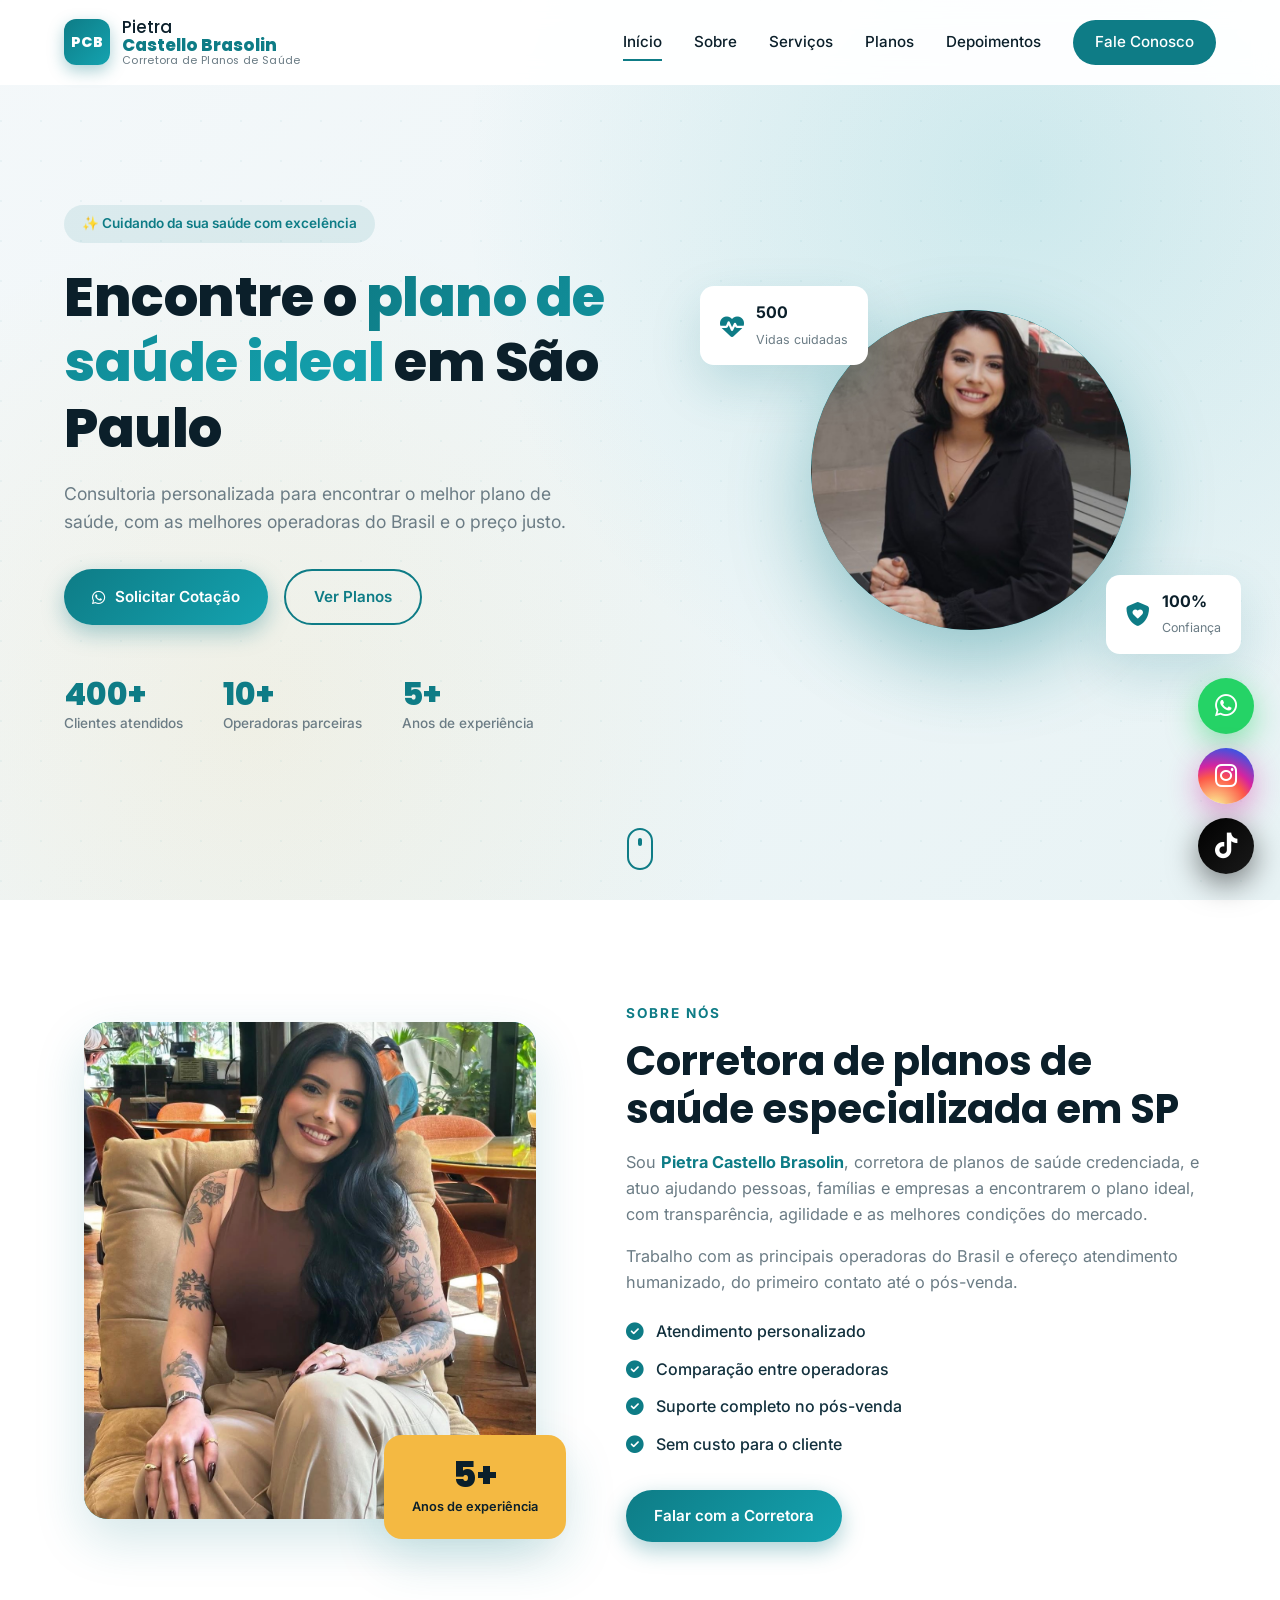
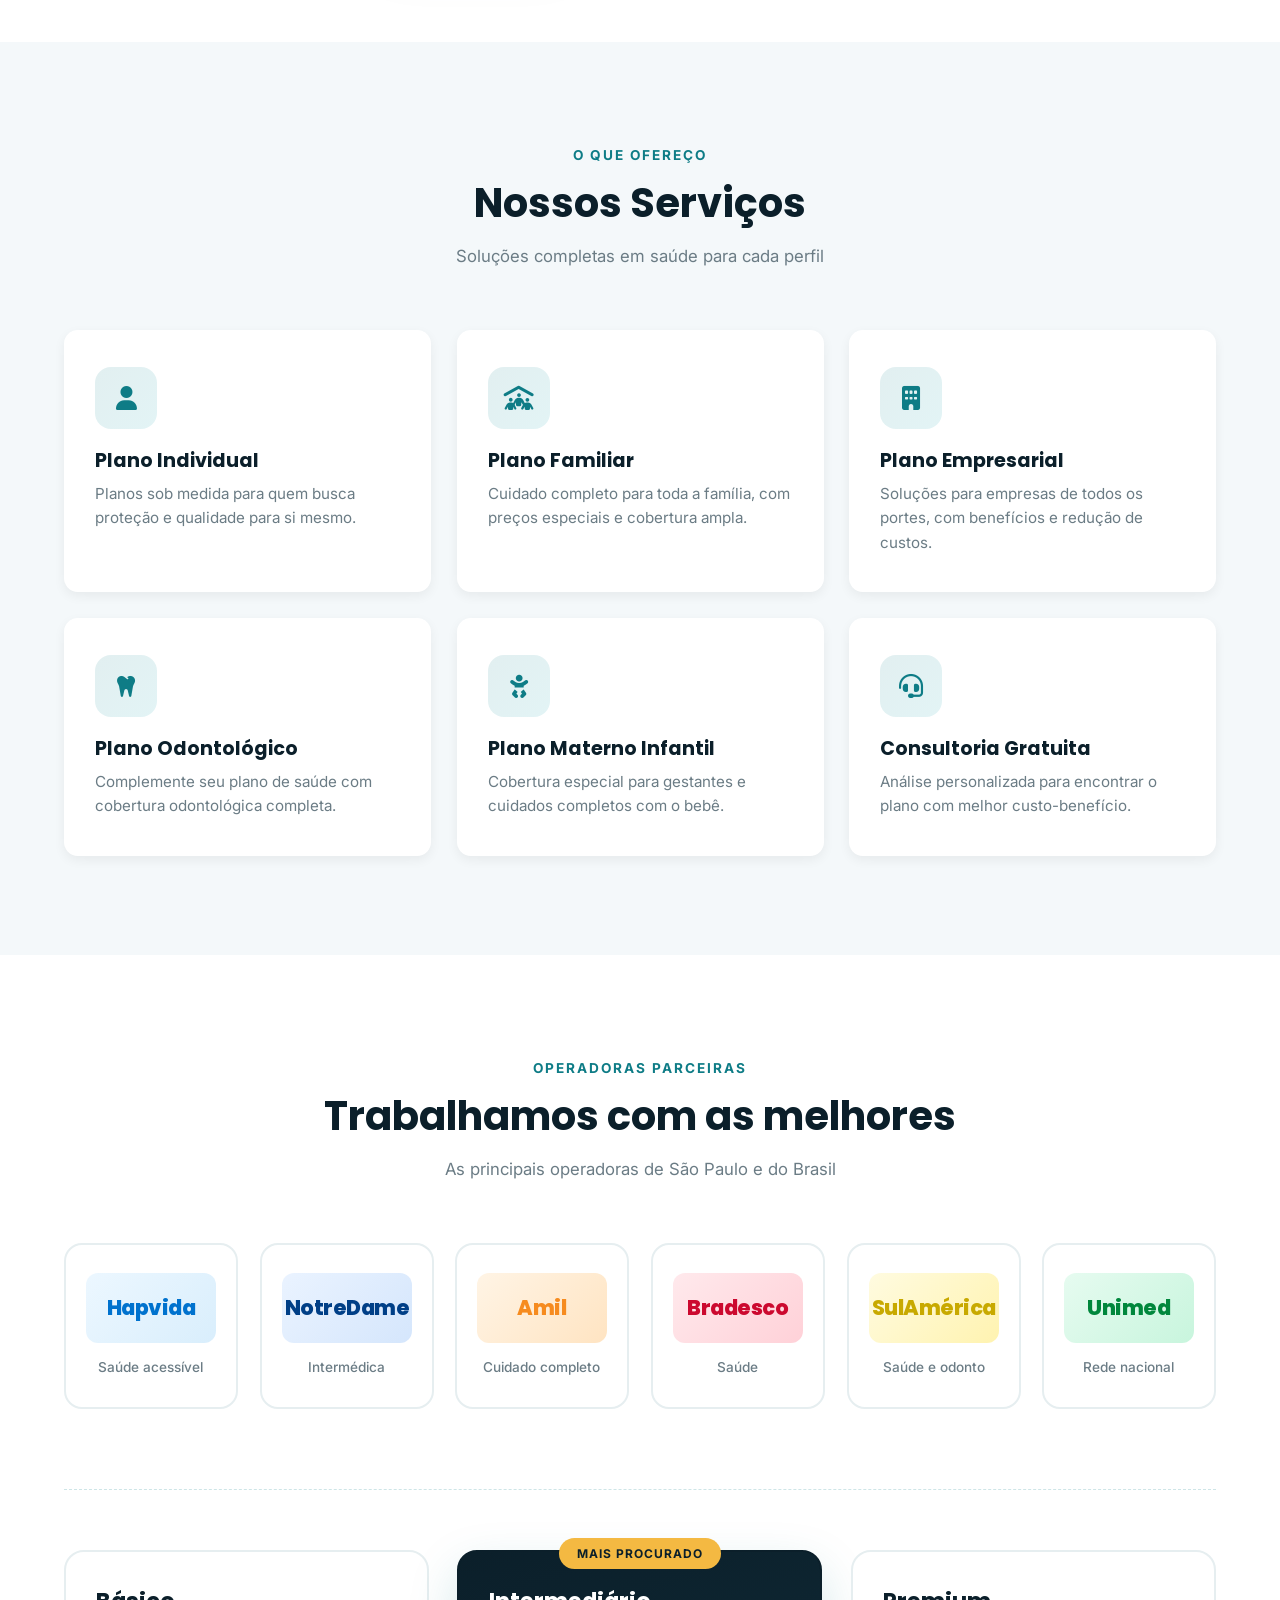
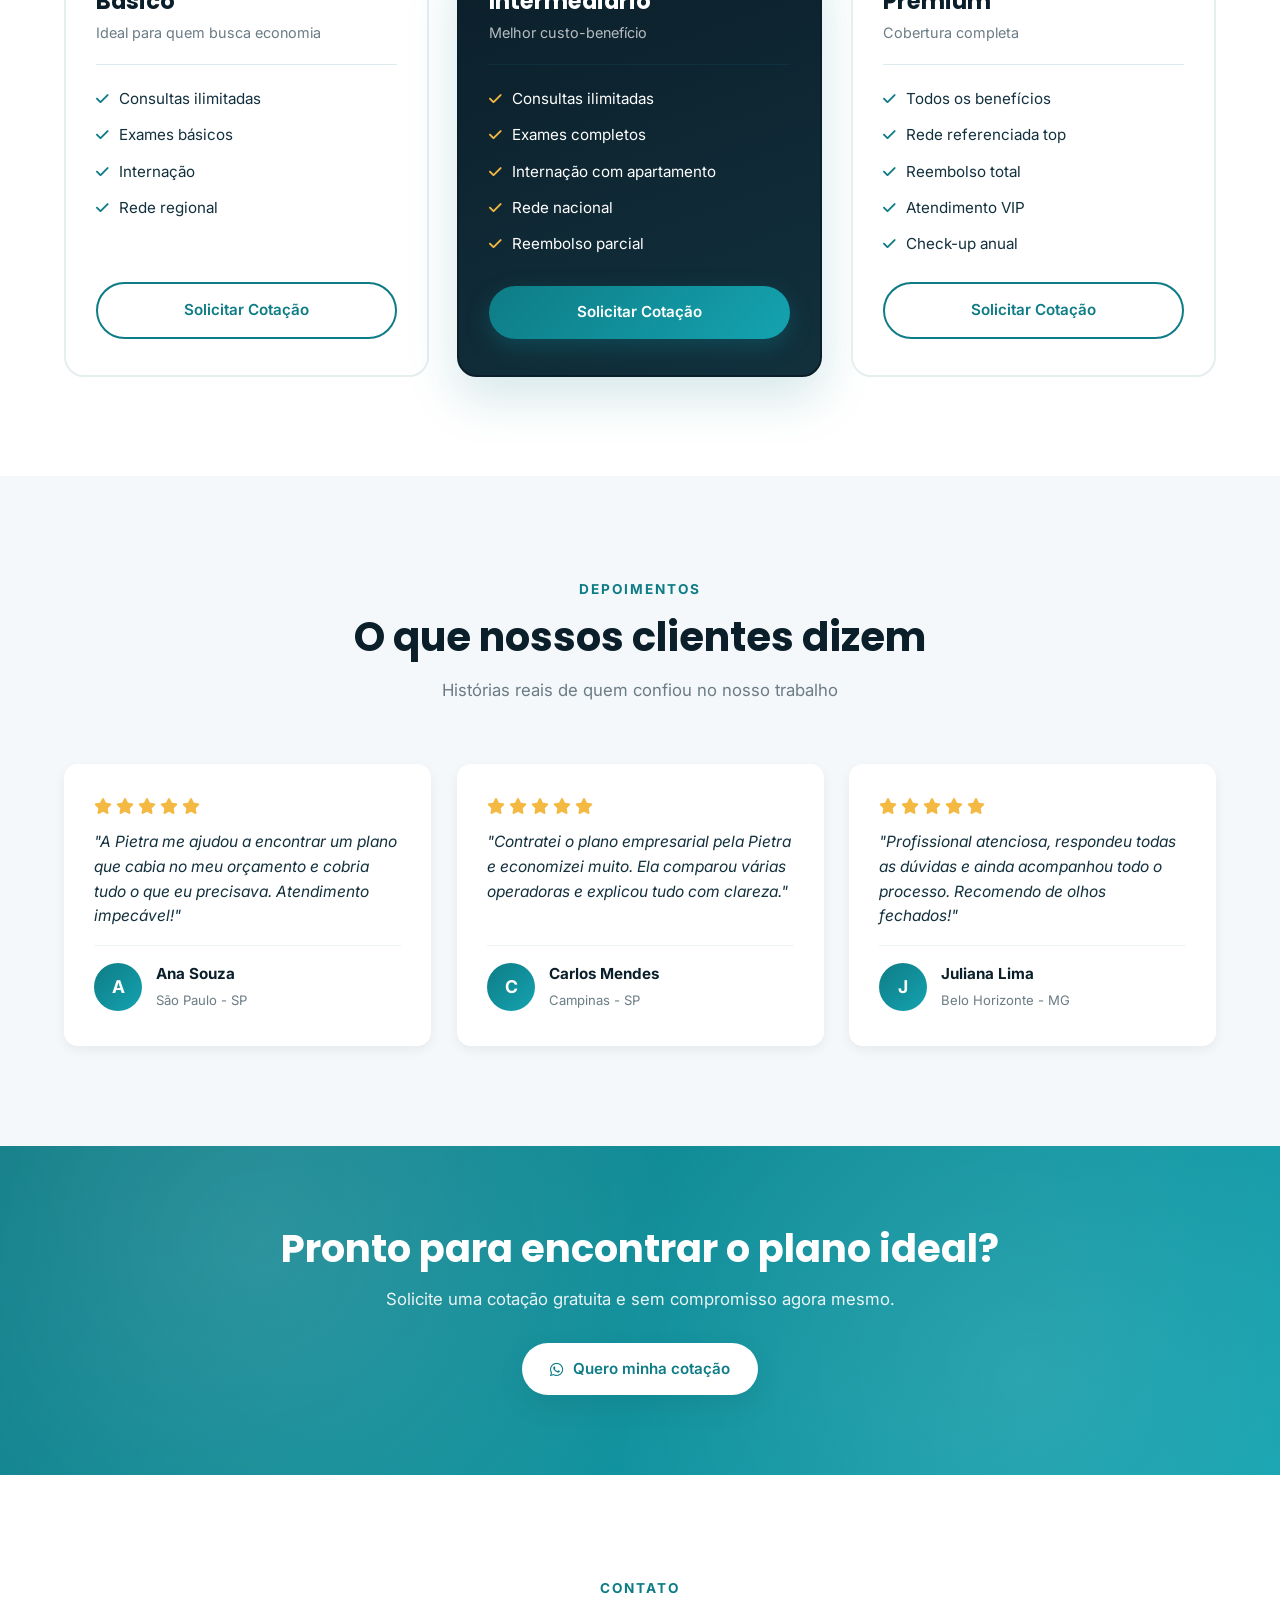
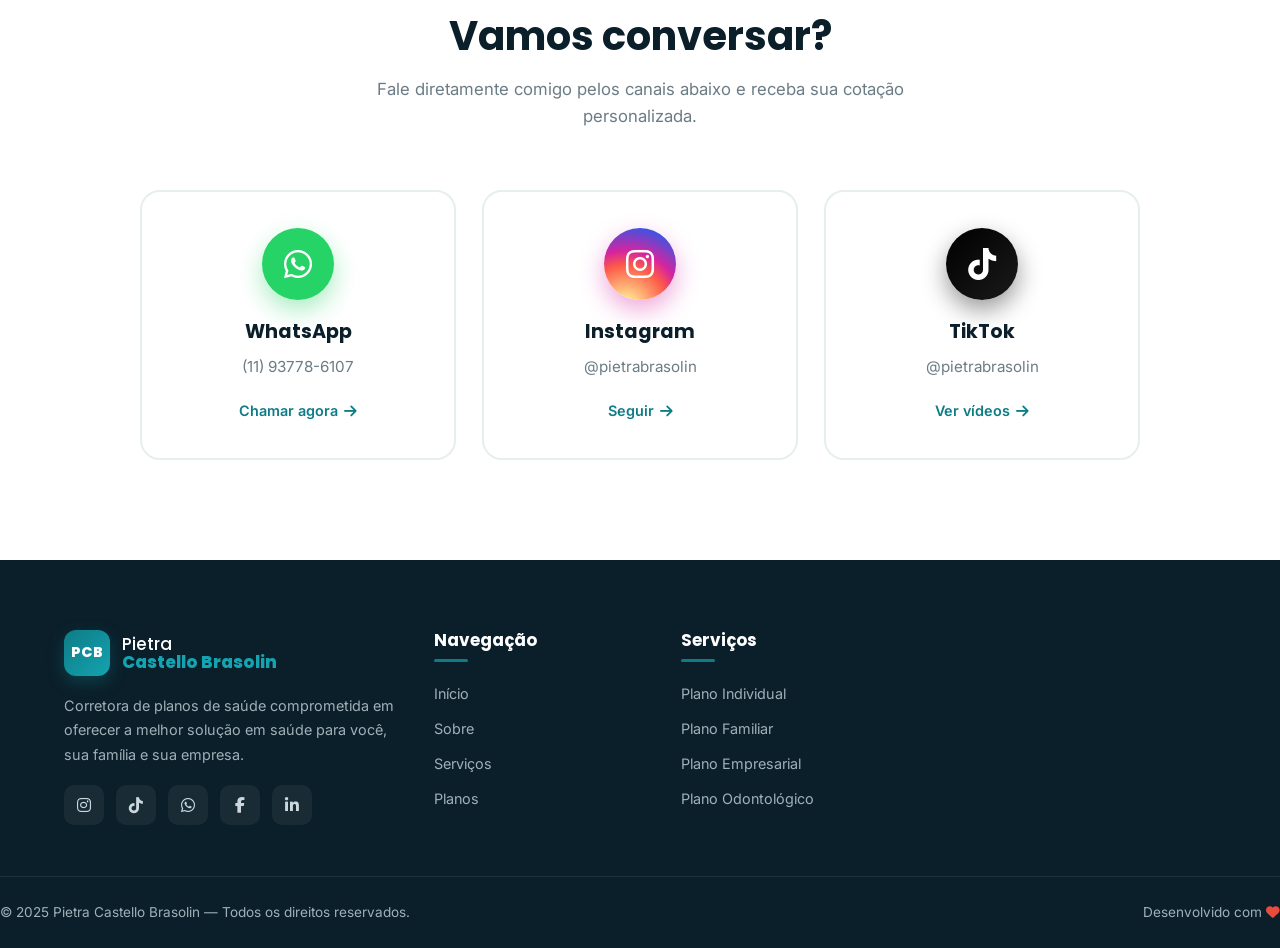
==== commit 4e72cede: "mudanças no SEO" ====
--- a/index.html
+++ b/index.html
@@ -3,10 +3,42 @@
 <head>
   <meta charset="UTF-8" />
   <meta name="viewport" content="width=device-width, initial-scale=1.0" />
-  <meta name="description" content="Pietra Castello Brasolin - Corretora de Planos de Saúde. Encontre o plano ideal para você, sua família ou sua empresa." />
-  <title>Pietra Castello Brasolin | Planos de Saúde</title>
-
+  <meta name="description" content="Corretora de planos de saúde em São Paulo. Planos individuais, familiares e empresariais com as melhores operadoras: Hapvida, NotreDame, Amil, SulAmérica e mais. Cotação gratuita!" />
+  
+  
+  <title>Corretora de Planos de Saúde em SP | Pietra Castello Brasolin</title>
+  <meta name="google-site-verification" content="Bf2ejyOPigHtkQplKNEu5atvRor51Tu3UY6ME_SQdag" />
+  <!-- Open Graph (compartilhamento em redes sociais) -->
+<meta property="og:type" content="website" />
+<meta property="og:title" content="Pietra Castello Brasolin | Planos de Saúde" />
+<meta property="og:description" content="Consultoria personalizada para encontrar o melhor plano de saúde. Atendimento humanizado e as melhores operadoras do Brasil." />
+<meta property="og:url" content="https://www.pietrabrasolin.com.br" />
+<meta property="og:image" content="https://www.pietrabrasolin.com.br/pietra.jpg" />
+<meta property="og:locale" content="pt_BR" />
+<!-- SEO Local -->
+<meta name="geo.region" content="BR-SP" />
+<meta name="geo.placename" content="São Paulo" />
+<meta name="geo.position" content="-23.5505;-46.6333" />
+<meta name="ICBM" content="-23.5505, -46.6333" />
+
+<!-- Twitter Card (opcional) -->
+<meta name="twitter:card" content="summary_large_image" />
+<meta name="twitter:title" content="Pietra Castello Brasolin | Planos de Saúde" />
+<meta name="twitter:description" content="Encontre o plano ideal para você e sua família." />
+<meta name="twitter:image" content="https://www.pietrabrasolin.com.br/pietra.jpg" />
+<!-- Google tag (gtag.js) -->
+
+<script async src="https://www.googletagmanager.com/gtag/js?id=G-GLKDNMKSP0"></script>
+<script>
+  window.dataLayer = window.dataLayer || [];
+  function gtag(){dataLayer.push(arguments);}
+  gtag('js', new Date());
+
+  gtag('config', 'G-GLKDNMKSP0');
+</script>
+  
   <!-- Fonts -->
+   
   <link rel="preconnect" href="https://fonts.googleapis.com" />
   <link rel="preconnect" href="https://fonts.gstatic.com" crossorigin />
   <link
@@ -15,6 +47,7 @@
   />
 
   <!-- Icons -->
+   <link rel="icon" type="image/png" href="favicon.png" />
   <link
     rel="stylesheet"
     href="https://cdnjs.cloudflare.com/ajax/libs/font-awesome/6.5.0/css/all.min.css"
@@ -57,7 +90,7 @@
       <div class="hero-text">
         <span class="badge reveal" data-anim="fade-up">✨ Cuidando da sua saúde com excelência</span>
         <h1 class="reveal" data-anim="fade-up" data-delay="100">
-          O plano de saúde <span>ideal</span> para você e sua família
+          Encontre o <span>plano de saúde ideal</span> em São Paulo
         </h1>
         <p class="reveal" data-anim="fade-up" data-delay="200">
           Consultoria personalizada para encontrar o melhor plano de saúde,
@@ -133,7 +166,7 @@
       <div class="sobre-text">
         <span class="section-tag reveal" data-anim="fade-left">Sobre Nós</span>
         <h2 class="reveal" data-anim="fade-left" data-delay="100">
-          Especialista em encontrar o plano perfeito para você
+          Corretora de planos de saúde especializada em SP
         </h2>
         <p class="reveal" data-anim="fade-left" data-delay="200">
           Sou <strong>Pietra Castello Brasolin</strong>, corretora de planos de saúde
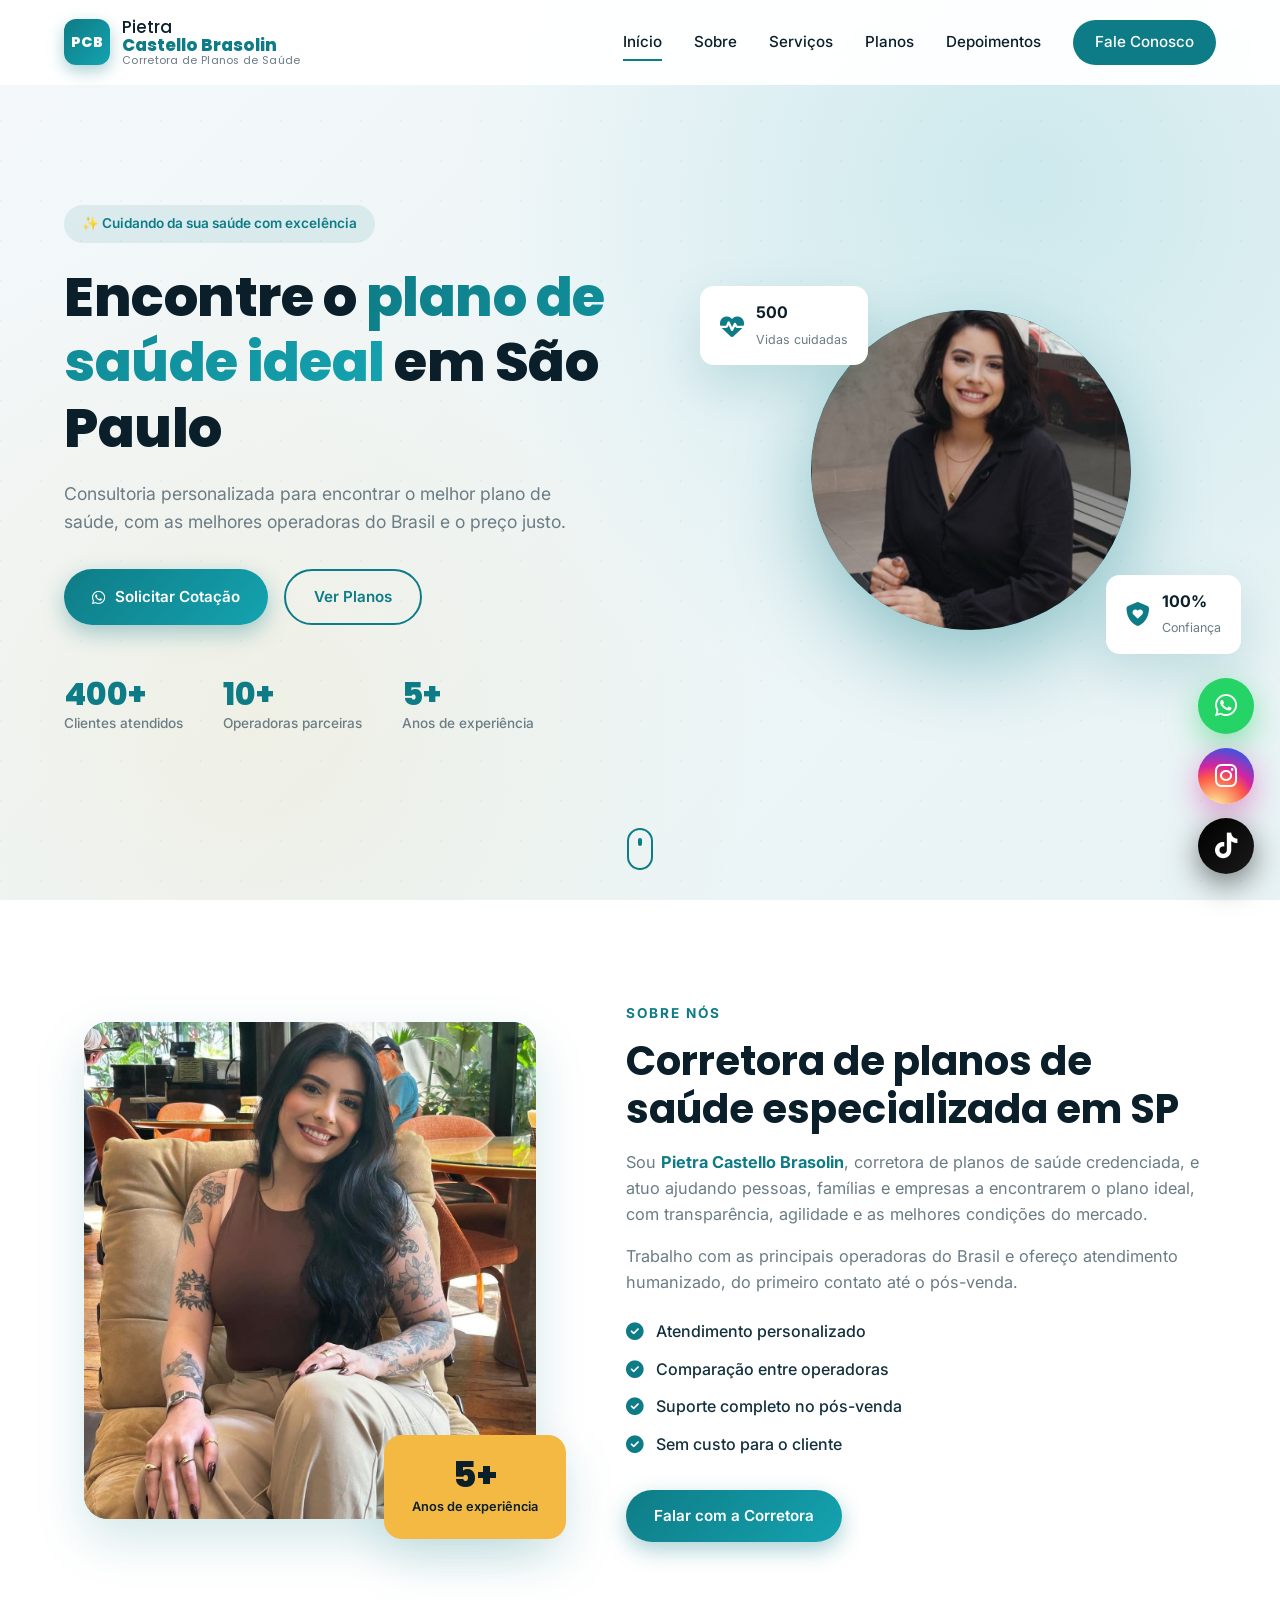
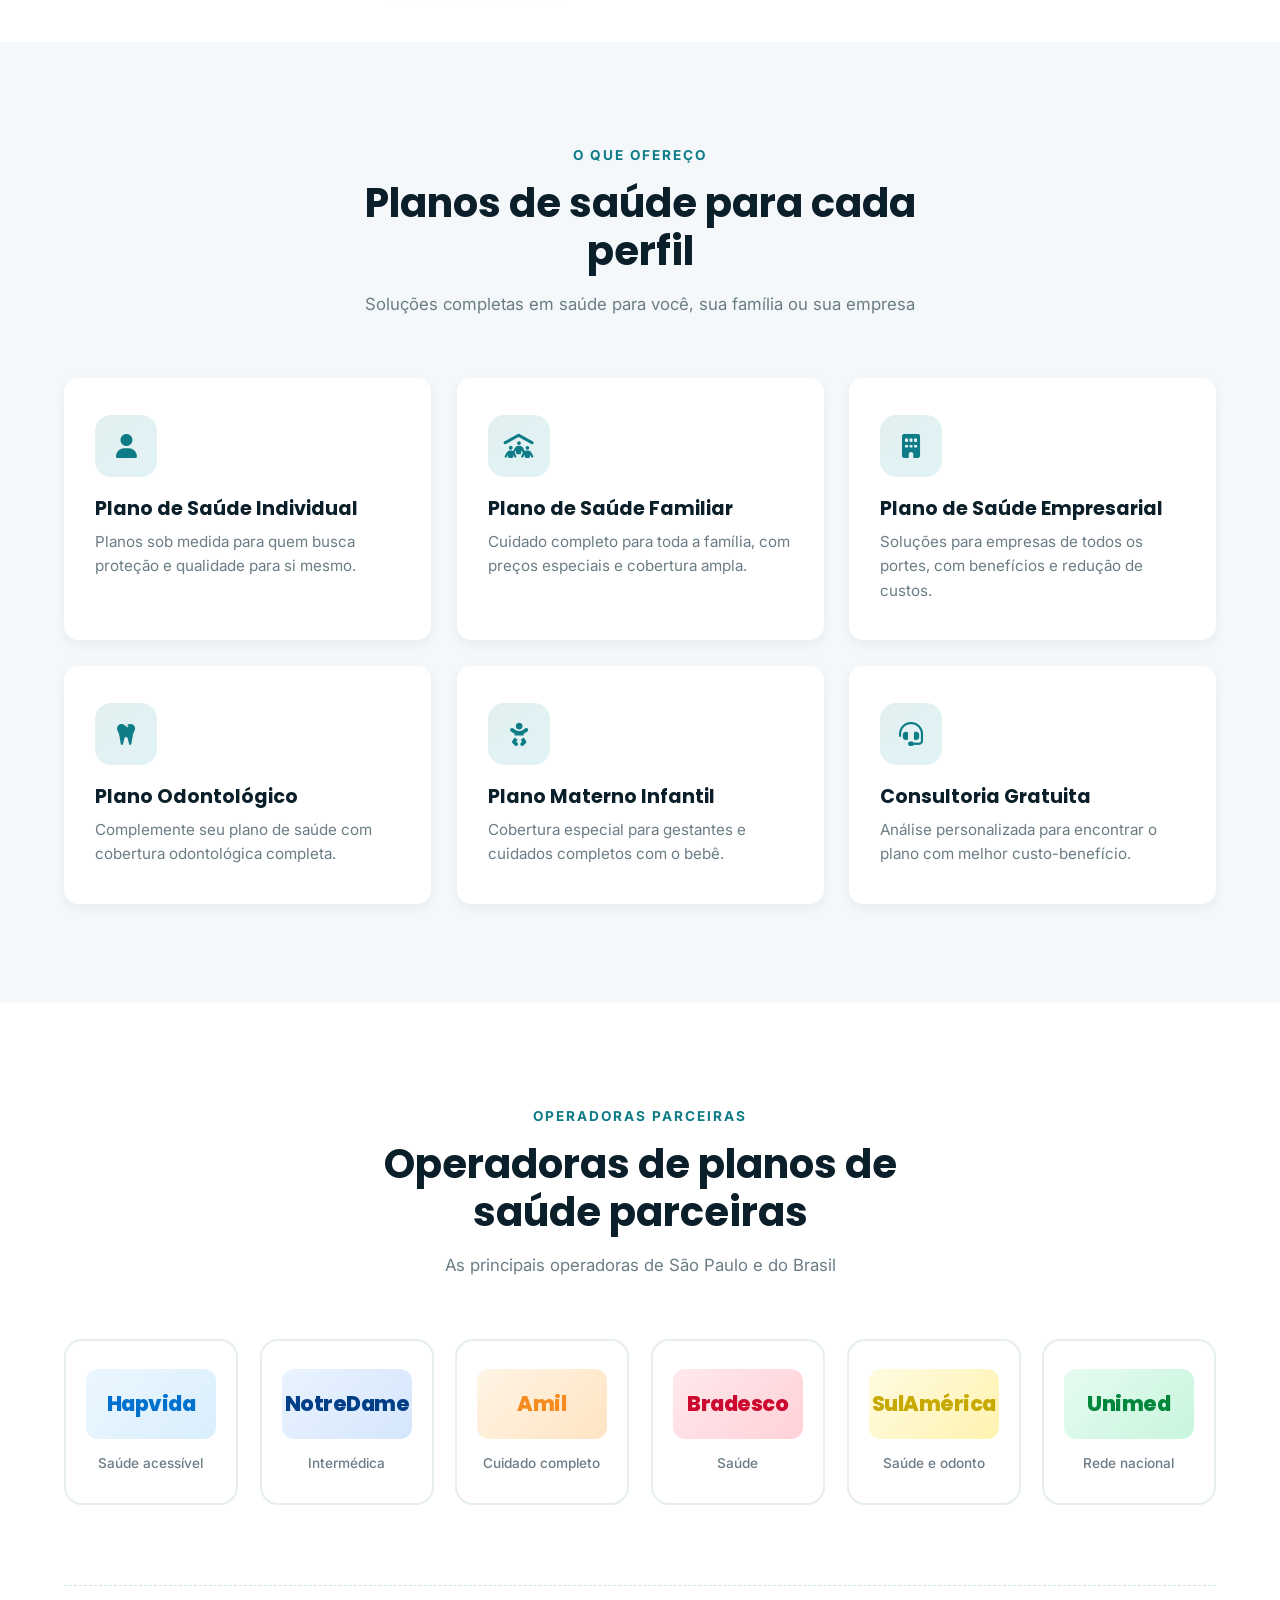
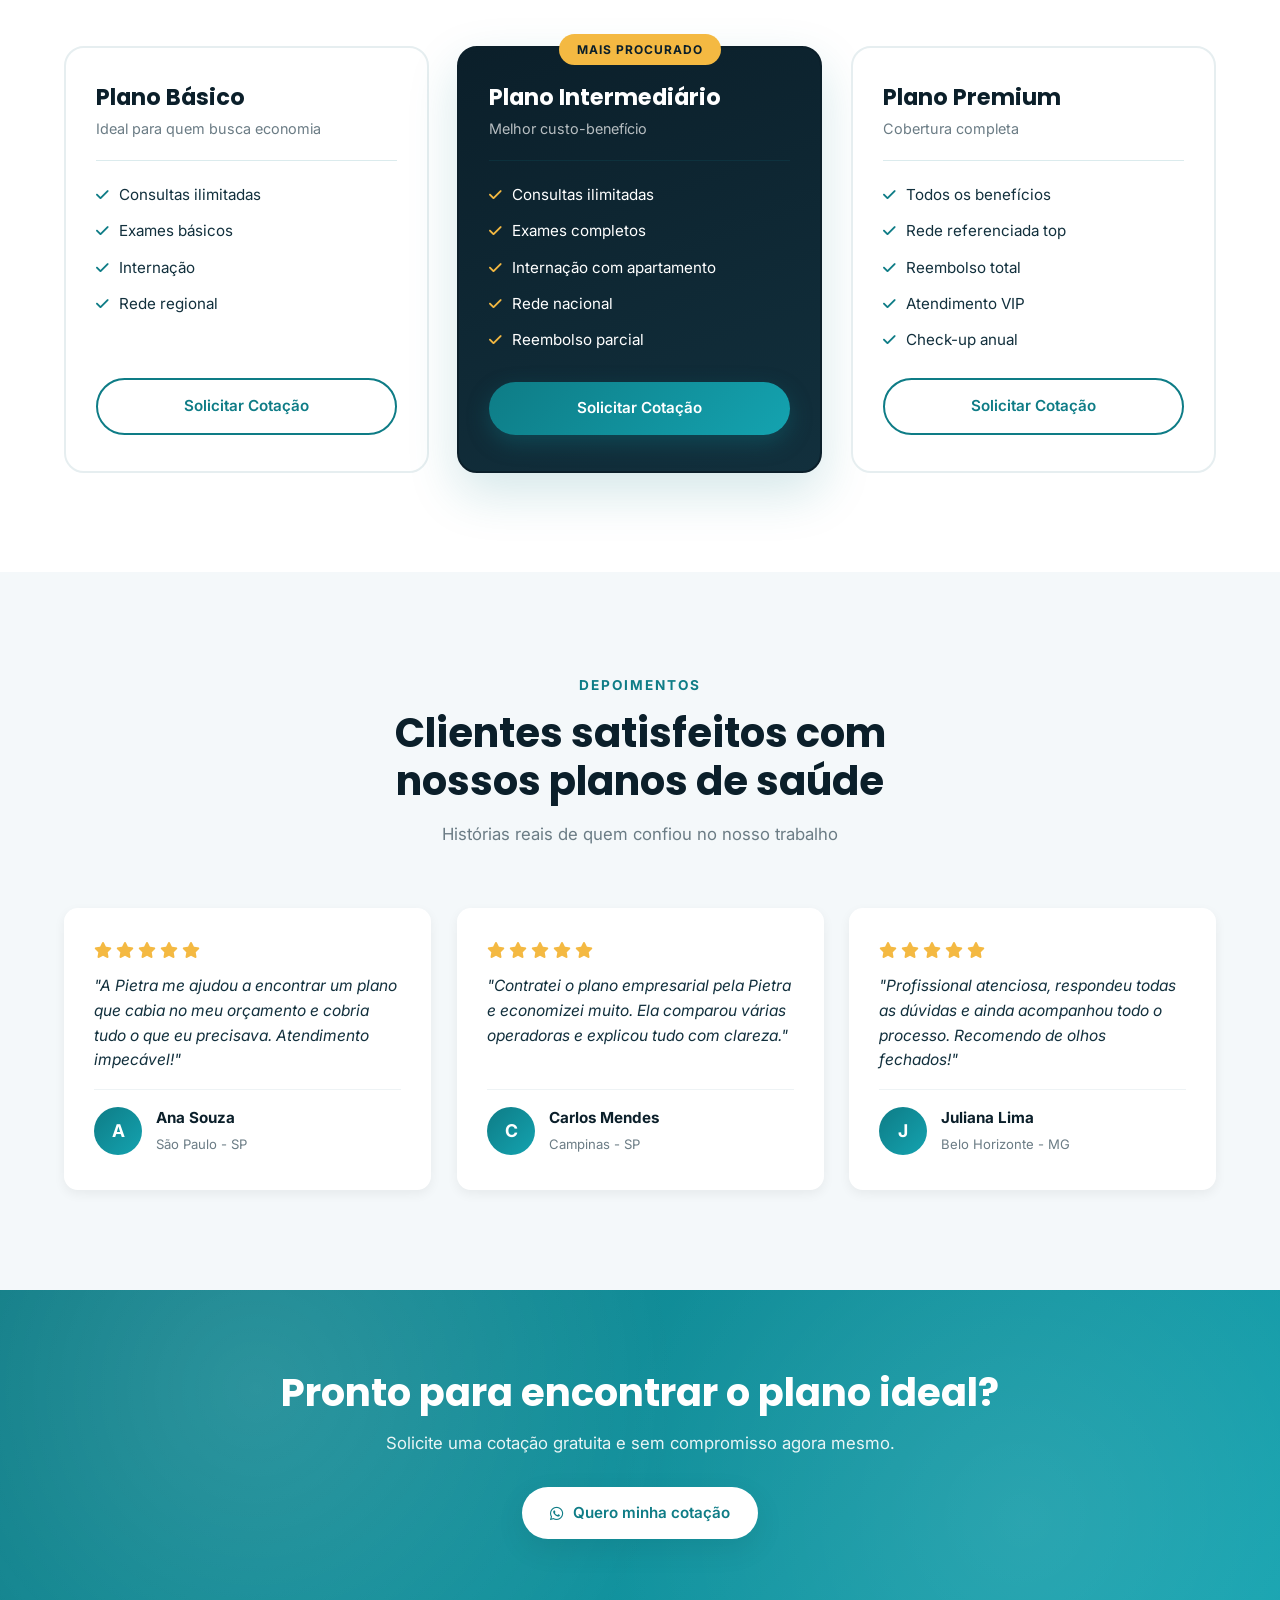
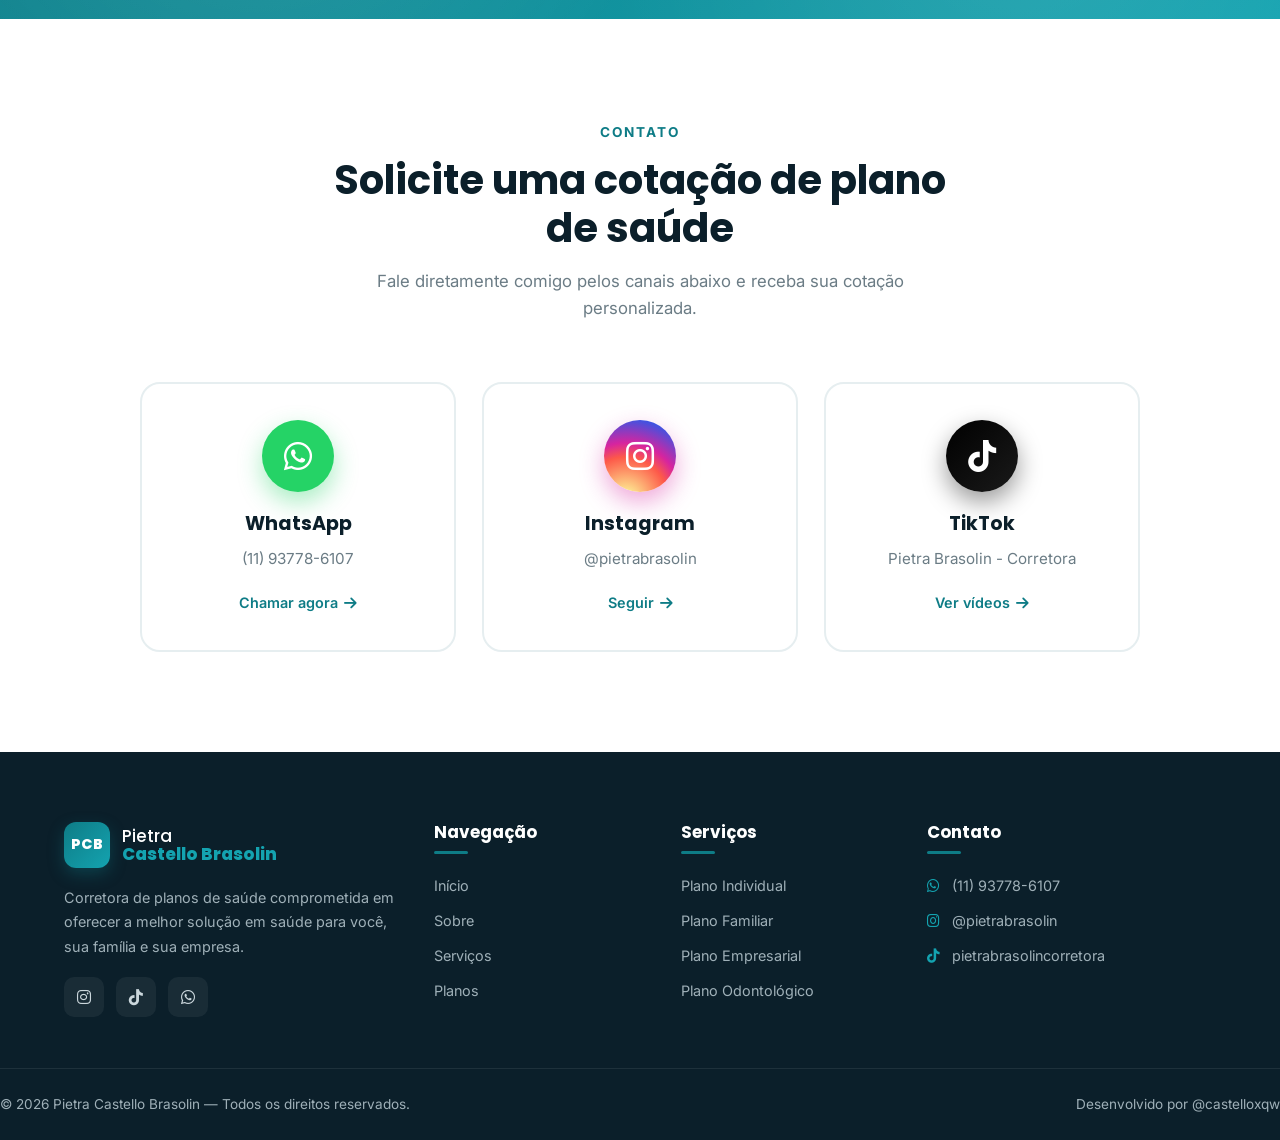
==== commit 307ee0f1: "atualizações SEO" ====
--- a/index.html
+++ b/index.html
@@ -1,44 +1,115 @@
 <!DOCTYPE html>
 <html lang="pt-BR">
 <head>
+  <!-- =========================================================
+       METAS BÁSICAS
+       charset garante acentuação correta.
+       viewport garante responsividade em celulares.
+  ========================================================= -->
   <meta charset="UTF-8" />
   <meta name="viewport" content="width=device-width, initial-scale=1.0" />
-  <meta name="description" content="Corretora de planos de saúde em São Paulo. Planos individuais, familiares e empresariais com as melhores operadoras: Hapvida, NotreDame, Amil, SulAmérica e mais. Cotação gratuita!" />
-  
-  
+  <meta http-equiv="X-UA-Compatible" content="IE=edge" />
+
+  <!-- =========================================================
+       SEO PRINCIPAL — TITLE
+       É o texto azul que aparece no Google. Máx ideal: 60 caracteres.
+       Palavra-chave principal no começo ("Corretora de Planos de Saúde em SP").
+  ========================================================= -->
   <title>Corretora de Planos de Saúde em SP | Pietra Castello Brasolin</title>
+
+  <!-- =========================================================
+       SEO PRINCIPAL — META DESCRIPTION
+       Texto cinza que aparece no Google abaixo do título.
+       Máx ideal: 160 caracteres.
+       Inclui palavras-chave, operadoras e call-to-action ("cotação gratuita").
+  ========================================================= -->
+  <meta name="description" content="Corretora de planos de saúde em São Paulo. Planos individuais, familiares e empresariais com Hapvida, NotreDame, Amil, SulAmérica, Bradesco e Unimed. Cotação gratuita!" />
+
+  <!-- =========================================================
+       SEO — PALAVRAS-CHAVE SECUNDÁRIAS
+       (pouco peso hoje, mas não atrapalha)
+  ========================================================= -->
+  <meta name="keywords" content="corretora de planos de saúde, plano de saúde São Paulo, plano de saúde individual, plano de saúde familiar, plano de saúde empresarial, Hapvida, NotreDame, Amil, SulAmérica, Bradesco Saúde, Unimed" />
+
+  <!-- =========================================================
+       SEO — AUTOR E INDEXAÇÃO
+       author = quem produziu o conteúdo.
+       robots = permite indexação e exibe snippets (rich results).
+  ========================================================= -->
+  <meta name="author" content="Pietra Castello Brasolin" />
+  <meta name="robots" content="index, follow, max-image-preview:large, max-snippet:-1, max-video-preview:-1" />
+
+  <!-- =========================================================
+       SEO — CANONICAL
+       Informa ao Google qual é a URL "oficial" da página.
+       Evita problema de conteúdo duplicado.
+       ⚠️ Deixe com o domínio final (pietrabrasolin.com.br).
+       Quando você migrar o Vercel, o Google vai redirecionar automaticamente.
+  ========================================================= -->
+  <link rel="canonical" href="https://www.pietrabrasolin.com.br/" />
+
+  <!-- =========================================================
+       GOOGLE SEARCH CONSOLE — VERIFICAÇÃO
+       Prova que o site é seu. Não remover.
+  ========================================================= -->
   <meta name="google-site-verification" content="Bf2ejyOPigHtkQplKNEu5atvRor51Tu3UY6ME_SQdag" />
-  <!-- Open Graph (compartilhamento em redes sociais) -->
-<meta property="og:type" content="website" />
-<meta property="og:title" content="Pietra Castello Brasolin | Planos de Saúde" />
-<meta property="og:description" content="Consultoria personalizada para encontrar o melhor plano de saúde. Atendimento humanizado e as melhores operadoras do Brasil." />
-<meta property="og:url" content="https://www.pietrabrasolin.com.br" />
-<meta property="og:image" content="https://www.pietrabrasolin.com.br/pietra.jpg" />
-<meta property="og:locale" content="pt_BR" />
-<!-- SEO Local -->
-<meta name="geo.region" content="BR-SP" />
-<meta name="geo.placename" content="São Paulo" />
-<meta name="geo.position" content="-23.5505;-46.6333" />
-<meta name="ICBM" content="-23.5505, -46.6333" />
-
-<!-- Twitter Card (opcional) -->
-<meta name="twitter:card" content="summary_large_image" />
-<meta name="twitter:title" content="Pietra Castello Brasolin | Planos de Saúde" />
-<meta name="twitter:description" content="Encontre o plano ideal para você e sua família." />
-<meta name="twitter:image" content="https://www.pietrabrasolin.com.br/pietra.jpg" />
-<!-- Google tag (gtag.js) -->
-
-<script async src="https://www.googletagmanager.com/gtag/js?id=G-GLKDNMKSP0"></script>
-<script>
-  window.dataLayer = window.dataLayer || [];
-  function gtag(){dataLayer.push(arguments);}
-  gtag('js', new Date());
-
-  gtag('config', 'G-GLKDNMKSP0');
-</script>
-  
-  <!-- Fonts -->
-   
+
+  <!-- =========================================================
+       OPEN GRAPH (Facebook, WhatsApp, LinkedIn)
+       Controla como o link aparece quando alguém compartilha.
+  ========================================================= -->
+  <meta property="og:type" content="website" />
+  <meta property="og:site_name" content="Pietra Castello Brasolin" />
+  <meta property="og:title" content="Corretora de Planos de Saúde em SP | Pietra Castello Brasolin" />
+  <meta property="og:description" content="Planos individuais, familiares e empresariais com as melhores operadoras do Brasil. Cotação gratuita e sem compromisso." />
+  <meta property="og:url" content="https://www.pietrabrasolin.com.br/" />
+  <meta property="og:image" content="https://www.pietrabrasolin.com.br/pietra.jpg" />
+  <meta property="og:image:width" content="1200" />
+  <meta property="og:image:height" content="630" />
+  <meta property="og:image:alt" content="Pietra Castello Brasolin — Corretora de Planos de Saúde em São Paulo" />
+  <meta property="og:locale" content="pt_BR" />
+
+  <!-- =========================================================
+       TWITTER CARD (usado também por outros apps)
+  ========================================================= -->
+  <meta name="twitter:card" content="summary_large_image" />
+  <meta name="twitter:title" content="Corretora de Planos de Saúde em SP | Pietra Castello Brasolin" />
+  <meta name="twitter:description" content="Planos individuais, familiares e empresariais com as melhores operadoras. Cotação gratuita." />
+  <meta name="twitter:image" content="https://www.pietrabrasolin.com.br/pietra.jpg" />
+
+  <!-- =========================================================
+       SEO LOCAL (São Paulo)
+       Ajuda a aparecer em buscas locais.
+  ========================================================= -->
+  <meta name="geo.region" content="BR-SP" />
+  <meta name="geo.placename" content="São Paulo" />
+  <meta name="geo.position" content="-23.5505;-46.6333" />
+  <meta name="ICBM" content="-23.5505, -46.6333" />
+
+  <!-- =========================================================
+       FAVICON
+       Ícone que aparece na aba do navegador.
+  ========================================================= -->
+  <link rel="icon" type="image/png" href="favicon.png" />
+  <link rel="apple-touch-icon" href="favicon.png" />
+
+  <!-- =========================================================
+       GOOGLE ANALYTICS 4 (GA4)
+       Coleta dados de visitas, origem do tráfego e comportamento.
+       ⚠️ Não remover. O ID "G-GLKDNMKSP0" é único da Pietra.
+  ========================================================= -->
+  <script async src="https://www.googletagmanager.com/gtag/js?id=G-GLKDNMKSP0"></script>
+  <script>
+    window.dataLayer = window.dataLayer || [];
+    function gtag(){dataLayer.push(arguments);}
+    gtag('js', new Date());
+    gtag('config', 'G-GLKDNMKSP0');
+  </script>
+
+  <!-- =========================================================
+       FONTES — Google Fonts
+       preconnect acelera o carregamento das fontes.
+  ========================================================= -->
   <link rel="preconnect" href="https://fonts.googleapis.com" />
   <link rel="preconnect" href="https://fonts.gstatic.com" crossorigin />
   <link
@@ -46,21 +117,124 @@
     rel="stylesheet"
   />
 
-  <!-- Icons -->
-   <link rel="icon" type="image/png" href="favicon.png" />
+  <!-- =========================================================
+       ÍCONES — Font Awesome
+  ========================================================= -->
   <link
     rel="stylesheet"
     href="https://cdnjs.cloudflare.com/ajax/libs/font-awesome/6.5.0/css/all.min.css"
   />
 
+  <!-- =========================================================
+       CSS PRÓPRIO
+  ========================================================= -->
   <link rel="stylesheet" href="style.css" />
+
+  <!-- =========================================================
+       SCHEMA.ORG — DADOS ESTRUTURADOS (JSON-LD)
+       Avisa ao Google que este é um negócio local de corretagem de planos de saúde.
+       Permite rich snippets (telefone, avaliação, serviços).
+  ========================================================= -->
+  <script type="application/ld+json">
+  {
+    "@context": "https://schema.org",
+    "@type": "InsuranceAgency",
+    "name": "Pietra Castello Brasolin — Corretora de Planos de Saúde",
+    "alternateName": "Pietra Brasolin Planos de Saúde",
+    "description": "Corretora de planos de saúde em São Paulo. Planos individuais, familiares e empresariais com Hapvida, NotreDame, Amil, SulAmérica, Bradesco e Unimed.",
+    "url": "https://www.pietrabrasolin.com.br/",
+    "logo": "https://www.pietrabrasolin.com.br/favicon.png",
+    "image": "https://www.pietrabrasolin.com.br/pietra.jpg",
+    "telephone": "+55-11-93778-6107",
+    "priceRange": "$$",
+    "address": {
+      "@type": "PostalAddress",
+      "addressLocality": "São Paulo",
+      "addressRegion": "SP",
+      "addressCountry": "BR"
+    },
+    "areaServed": {
+      "@type": "City",
+      "name": "São Paulo"
+    },
+    "openingHoursSpecification": {
+      "@type": "OpeningHoursSpecification",
+      "dayOfWeek": ["Monday", "Tuesday", "Wednesday", "Thursday", "Friday"],
+      "opens": "09:00",
+      "closes": "18:00"
+    },
+    "sameAs": [
+      "https://www.instagram.com/pietrabrasolin",
+      "https://www.tiktok.com/@pietrabrasolin"
+    ],
+    "contactPoint": {
+      "@type": "ContactPoint",
+      "telephone": "+55-11-93778-6107",
+      "contactType": "customer service",
+      "availableLanguage": "Portuguese"
+    },
+    "hasOfferCatalog": {
+      "@type": "OfferCatalog",
+      "name": "Planos de Saúde",
+      "itemListElement": [
+        { "@type": "Offer", "itemOffered": { "@type": "Service", "name": "Plano de Saúde Individual" } },
+        { "@type": "Offer", "itemOffered": { "@type": "Service", "name": "Plano de Saúde Familiar" } },
+        { "@type": "Offer", "itemOffered": { "@type": "Service", "name": "Plano de Saúde Empresarial" } },
+        { "@type": "Offer", "itemOffered": { "@type": "Service", "name": "Plano Odontológico" } },
+        { "@type": "Offer", "itemOffered": { "@type": "Service", "name": "Plano Materno Infantil" } }
+      ]
+    }
+  }
+  </script>
+
+  <!-- =========================================================
+       SCHEMA.ORG — FAQ (perguntas frequentes)
+       Pode gerar destaque no Google com perguntas e respostas.
+  ========================================================= -->
+  <script type="application/ld+json">
+  {
+    "@context": "https://schema.org",
+    "@type": "FAQPage",
+    "mainEntity": [
+      {
+        "@type": "Question",
+        "name": "Quanto custa um plano de saúde em São Paulo?",
+        "acceptedAnswer": {
+          "@type": "Answer",
+          "text": "O valor varia conforme a operadora, faixa etária, tipo de cobertura e tipo de plano (individual, familiar ou empresarial). Como corretora, faço uma cotação personalizada e gratuita para você."
+        }
+      },
+      {
+        "@type": "Question",
+        "name": "Vale a pena contratar plano de saúde com uma corretora?",
+        "acceptedAnswer": {
+          "@type": "Answer",
+          "text": "Sim. A corretora compara as principais operadoras do mercado, encontra o melhor custo-benefício e oferece suporte durante toda a vigência do contrato, sem custo adicional para o cliente."
+        }
+      },
+      {
+        "@type": "Question",
+        "name": "Quais operadoras de planos de saúde vocês trabalham?",
+        "acceptedAnswer": {
+          "@type": "Answer",
+          "text": "Trabalhamos com Hapvida, NotreDame Intermédica, Amil, Bradesco Saúde, SulAmérica, Unimed e outras operadoras de destaque no mercado brasileiro."
+        }
+      }
+    ]
+  }
+  </script>
 </head>
+
 <body>
 
-  <!-- ================= HEADER / NAVBAR ================= -->
+  <!-- =========================================================
+       HEADER / NAVBAR
+       - Navbar fixa no topo, com efeito ao rolar (JS).
+       - Botão hambúrguer no mobile.
+  ========================================================= -->
   <header class="navbar" id="navbar">
     <div class="container nav-container">
-      <a href="#home" class="logo">
+      <a href="#home" class="logo" aria-label="Ir para o início">
         <span class="logo-mark">PCB</span>
         <span class="logo-text">
           Pietra <strong>Castello Brasolin</strong>
@@ -68,7 +242,7 @@
         </span>
       </a>
 
-      <nav class="nav-links" id="navLinks">
+      <nav class="nav-links" id="navLinks" aria-label="Menu principal">
         <a href="#home" class="active">Início</a>
         <a href="#sobre">Sobre</a>
         <a href="#servicos">Serviços</a>
@@ -83,22 +257,29 @@
     </div>
   </header>
 
-  <!-- ================= HERO ================= -->
+  <!-- =========================================================
+       HERO — Seção principal
+       H1 com palavra-chave principal ("plano de saúde ideal em São Paulo").
+       Imagem da Pietra + cards flutuantes + contadores animados.
+  ========================================================= -->
   <section class="hero" id="home">
     <div class="hero-overlay"></div>
     <div class="container hero-content">
       <div class="hero-text">
         <span class="badge reveal" data-anim="fade-up">✨ Cuidando da sua saúde com excelência</span>
+
+        <!-- H1 — O título mais importante da página (SEO) -->
         <h1 class="reveal" data-anim="fade-up" data-delay="100">
           Encontre o <span>plano de saúde ideal</span> em São Paulo
         </h1>
+
         <p class="reveal" data-anim="fade-up" data-delay="200">
           Consultoria personalizada para encontrar o melhor plano de saúde,
           com as melhores operadoras do Brasil e o preço justo.
         </p>
 
         <div class="hero-buttons reveal" data-anim="fade-up" data-delay="300">
-          <a href="#contato" class="btn btn-primary">
+          <a href="#contato" class="btn btn-primary" aria-label="Solicitar cotação de plano de saúde">
             <i class="fa-brands fa-whatsapp"></i> Solicitar Cotação
           </a>
           <a href="#planos" class="btn btn-outline">Ver Planos</a>
@@ -136,8 +317,10 @@
           </div>
         </div>
         <div class="hero-circle">
-          <!-- 📸 Foto da Pietra no círculo do hero -->
-          <img src="pietra-hero.jpg" alt="Pietra Castello Brasolin - Corretora de Planos de Saúde" />
+          <!-- 📸 Foto da Pietra no círculo do hero (alt com palavras-chave) -->
+          <img src="pietra-hero.jpg"
+               alt="Pietra Castello Brasolin, corretora de planos de saúde em São Paulo"
+               fetchpriority="high" />
         </div>
       </div>
     </div>
@@ -147,14 +330,19 @@
     </div>
   </section>
 
-  <!-- ================= SOBRE ================= -->
+  <!-- =========================================================
+       SOBRE — Informações sobre a Pietra
+       H2 inclui "Corretora de planos de saúde" + "SP"
+  ========================================================= -->
   <section class="section sobre" id="sobre">
     <div class="container sobre-grid">
       <div class="sobre-image reveal" data-anim="fade-right">
         <div class="image-frame">
           <div class="image-placeholder">
             <!-- 📸 Foto da Pietra na seção Sobre -->
-            <img src="pietra.jpg" alt="Pietra Castello Brasolin - Corretora de Planos de Saúde" />
+            <img src="pietra.jpg"
+                 alt="Pietra Castello Brasolin, especialista em planos de saúde individuais, familiares e empresariais"
+                 loading="lazy" />
           </div>
           <div class="experience-badge">
             <h2>5+</h2>
@@ -201,33 +389,36 @@
     </div>
   </section>
 
-  <!-- ================= SERVIÇOS ================= -->
+  <!-- =========================================================
+       SERVIÇOS — Planos oferecidos
+       Cada H3 tem o nome do tipo de plano (bom para SEO)
+  ========================================================= -->
   <section class="section servicos" id="servicos">
     <div class="container">
       <div class="section-header">
         <span class="section-tag reveal" data-anim="fade-up">O que ofereço</span>
-        <h2 class="reveal" data-anim="fade-up" data-delay="100">Nossos Serviços</h2>
+        <h2 class="reveal" data-anim="fade-up" data-delay="100">Planos de saúde para cada perfil</h2>
         <p class="reveal" data-anim="fade-up" data-delay="200">
-          Soluções completas em saúde para cada perfil
+          Soluções completas em saúde para você, sua família ou sua empresa
         </p>
       </div>
 
       <div class="servicos-grid">
         <div class="servico-card reveal" data-anim="fade-up">
           <div class="icon-box"><i class="fa-solid fa-user"></i></div>
-          <h3>Plano Individual</h3>
+          <h3>Plano de Saúde Individual</h3>
           <p>Planos sob medida para quem busca proteção e qualidade para si mesmo.</p>
         </div>
 
         <div class="servico-card reveal" data-anim="fade-up">
           <div class="icon-box"><i class="fa-solid fa-people-roof"></i></div>
-          <h3>Plano Familiar</h3>
+          <h3>Plano de Saúde Familiar</h3>
           <p>Cuidado completo para toda a família, com preços especiais e cobertura ampla.</p>
         </div>
 
         <div class="servico-card reveal" data-anim="fade-up">
           <div class="icon-box"><i class="fa-solid fa-building"></i></div>
-          <h3>Plano Empresarial</h3>
+          <h3>Plano de Saúde Empresarial</h3>
           <p>Soluções para empresas de todos os portes, com benefícios e redução de custos.</p>
         </div>
 
@@ -252,12 +443,15 @@
     </div>
   </section>
 
-  <!-- ================= OPERADORAS PARCEIRAS ================= -->
+  <!-- =========================================================
+       OPERADORAS PARCEIRAS + PLANOS
+       H2 inclui "Operadoras de planos de saúde" (termo muito buscado)
+  ========================================================= -->
   <section class="section operadoras" id="planos">
     <div class="container">
       <div class="section-header">
         <span class="section-tag reveal" data-anim="fade-up">Operadoras parceiras</span>
-        <h2 class="reveal" data-anim="fade-up" data-delay="100">Trabalhamos com as melhores</h2>
+        <h2 class="reveal" data-anim="fade-up" data-delay="100">Operadoras de planos de saúde parceiras</h2>
         <p class="reveal" data-anim="fade-up" data-delay="200">
           As principais operadoras de São Paulo e do Brasil
         </p>
@@ -267,7 +461,7 @@
         <!-- Hapvida -->
         <div class="operadora-card reveal" data-anim="fade-up">
           <div class="operadora-logo hapvida">
-            <!-- Substitua por: <img src="img/hapvida.png" alt="Hapvida"> -->
+            <!-- Substitua por: <img src="img/hapvida.png" alt="Logo Hapvida — plano de saúde"> -->
             <span>Hapvida</span>
           </div>
           <p>Saúde acessível</p>
@@ -276,7 +470,7 @@
         <!-- NotreDame Intermédica -->
         <div class="operadora-card reveal" data-anim="fade-up">
           <div class="operadora-logo notredame">
-            <!-- Substitua por: <img src="img/notredame.png" alt="NotreDame Intermédica"> -->
+            <!-- Substitua por: <img src="img/notredame.png" alt="Logo NotreDame Intermédica — plano de saúde"> -->
             <span>NotreDame</span>
           </div>
           <p>Intermédica</p>
@@ -285,7 +479,7 @@
         <!-- Amil -->
         <div class="operadora-card reveal" data-anim="fade-up">
           <div class="operadora-logo amil">
-            <!-- Substitua por: <img src="img/amil.png" alt="Amil"> -->
+            <!-- Substitua por: <img src="img/amil.png" alt="Logo Amil — plano de saúde"> -->
             <span>Amil</span>
           </div>
           <p>Cuidado completo</p>
@@ -294,7 +488,7 @@
         <!-- Bradesco Saúde -->
         <div class="operadora-card reveal" data-anim="fade-up">
           <div class="operadora-logo bradesco">
-            <!-- Substitua por: <img src="img/bradesco.png" alt="Bradesco Saúde"> -->
+            <!-- Substitua por: <img src="img/bradesco.png" alt="Logo Bradesco Saúde — plano de saúde"> -->
             <span>Bradesco</span>
           </div>
           <p>Saúde</p>
@@ -303,7 +497,7 @@
         <!-- SulAmérica -->
         <div class="operadora-card reveal" data-anim="fade-up">
           <div class="operadora-logo sulamerica">
-            <!-- Substitua por: <img src="img/sulamerica.png" alt="SulAmérica"> -->
+            <!-- Substitua por: <img src="img/sulamerica.png" alt="Logo SulAmérica — plano de saúde"> -->
             <span>SulAmérica</span>
           </div>
           <p>Saúde e odonto</p>
@@ -312,19 +506,19 @@
         <!-- Unimed -->
         <div class="operadora-card reveal" data-anim="fade-up">
           <div class="operadora-logo unimed">
-            <!-- Substitua por: <img src="img/unimed.png" alt="Unimed"> -->
+            <!-- Substitua por: <img src="img/unimed.png" alt="Logo Unimed — plano de saúde"> -->
             <span>Unimed</span>
           </div>
           <p>Rede nacional</p>
         </div>
       </div>
 
-      <!-- Bloco de planos -->
+      <!-- Bloco de planos (Básico / Intermediário / Premium) -->
       <div class="planos-wrap">
         <div class="planos-grid">
           <div class="plano-card reveal" data-anim="fade-up">
             <div class="plano-header">
-              <h3>Básico</h3>
+              <h3>Plano Básico</h3>
               <p>Ideal para quem busca economia</p>
             </div>
             <div class="plano-body">
@@ -341,7 +535,7 @@
           <div class="plano-card destaque reveal" data-anim="zoom-in">
             <span class="tag-popular">Mais procurado</span>
             <div class="plano-header">
-              <h3>Intermediário</h3>
+              <h3>Plano Intermediário</h3>
               <p>Melhor custo-benefício</p>
             </div>
             <div class="plano-body">
@@ -358,7 +552,7 @@
 
           <div class="plano-card reveal" data-anim="fade-up">
             <div class="plano-header">
-              <h3>Premium</h3>
+              <h3>Plano Premium</h3>
               <p>Cobertura completa</p>
             </div>
             <div class="plano-body">
@@ -377,12 +571,15 @@
     </div>
   </section>
 
-  <!-- ================= DEPOIMENTOS ================= -->
+  <!-- =========================================================
+       DEPOIMENTOS — Prova social
+       Ajuda na conversão e no SEO (conteúdo único e relevante).
+  ========================================================= -->
   <section class="section depoimentos" id="depoimentos">
     <div class="container">
       <div class="section-header">
         <span class="section-tag reveal" data-anim="fade-up">Depoimentos</span>
-        <h2 class="reveal" data-anim="fade-up" data-delay="100">O que nossos clientes dizem</h2>
+        <h2 class="reveal" data-anim="fade-up" data-delay="100">Clientes satisfeitos com nossos planos de saúde</h2>
         <p class="reveal" data-anim="fade-up" data-delay="200">
           Histórias reais de quem confiou no nosso trabalho
         </p>
@@ -431,7 +628,10 @@
     </div>
   </section>
 
-  <!-- ================= CTA ================= -->
+  <!-- =========================================================
+       CTA — Chamada para ação intermediária
+       Reforça o convite à cotação antes do contato final.
+  ========================================================= -->
   <section class="cta-section">
     <div class="container cta-content">
       <h2 class="reveal" data-anim="zoom-in">Pronto para encontrar o plano ideal?</h2>
@@ -444,12 +644,15 @@
     </div>
   </section>
 
-  <!-- ================= CONTATO ================= -->
+  <!-- =========================================================
+       CONTATO — Cards com WhatsApp, Instagram e TikTok
+       H2 com palavra-chave ("cotação de plano de saúde")
+  ========================================================= -->
   <section class="section contato" id="contato">
     <div class="container">
       <div class="section-header">
         <span class="section-tag reveal" data-anim="fade-up">Contato</span>
-        <h2 class="reveal" data-anim="fade-up" data-delay="100">Vamos conversar?</h2>
+        <h2 class="reveal" data-anim="fade-up" data-delay="100">Solicite uma cotação de plano de saúde</h2>
         <p class="reveal" data-anim="fade-up" data-delay="200">
           Fale diretamente comigo pelos canais abaixo e receba sua cotação personalizada.
         </p>
@@ -457,7 +660,7 @@
 
       <div class="contato-cards">
         <a href="https://wa.me/5511937786107" target="_blank" rel="noopener"
-           class="contato-card reveal" data-anim="fade-up">
+           class="contato-card reveal" data-anim="fade-up" aria-label="Falar no WhatsApp">
           <div class="contato-card-icon whatsapp">
             <i class="fa-brands fa-whatsapp"></i>
           </div>
@@ -467,7 +670,7 @@
         </a>
 
         <a href="https://instagram.com/pietrabrasolin" target="_blank" rel="noopener"
-           class="contato-card reveal" data-anim="fade-up">
+           class="contato-card reveal" data-anim="fade-up" aria-label="Seguir no Instagram">
           <div class="contato-card-icon instagram">
             <i class="fa-brands fa-instagram"></i>
           </div>
@@ -476,20 +679,21 @@
           <span class="contato-card-cta">Seguir <i class="fa-solid fa-arrow-right"></i></span>
         </a>
 
-        <a href="https://tiktok.com/@pietrabrasolin" target="_blank" rel="noopener"
-           class="contato-card reveal" data-anim="fade-up">
+        <a href="https://www.tiktok.com/@pietrabrasolincorretora?lang=pt-BR" target="_blank" rel="noopener"
+           class="contato-card reveal" data-anim="fade-up" aria-label="Ver vídeos no TikTok">
           <div class="contato-card-icon tiktok">
             <i class="fa-brands fa-tiktok"></i>
           </div>
           <h3>TikTok</h3>
-          <p>@pietrabrasolin</p>
+          <p>Pietra Brasolin - Corretora</p>
           <span class="contato-card-cta">Ver vídeos <i class="fa-solid fa-arrow-right"></i></span>
         </a>
       </div>
     </div>
   </section>
 
-  <!-- ================= FOOTER ================= -->
+  <!-- =========================================================       FOOTER — Rodapé com navegação, serviços e contato
+  ========================================================= -->
   <footer class="footer">
     <div class="container footer-grid">
       <div class="reveal" data-anim="fade-up">
@@ -505,14 +709,12 @@
           <a href="https://instagram.com/pietrabrasolin" target="_blank" rel="noopener" aria-label="Instagram">
             <i class="fa-brands fa-instagram"></i>
           </a>
-          <a href="https://tiktok.com/@pietrabrasolin" target="_blank" rel="noopener" aria-label="TikTok">
+          <a href="https://www.tiktok.com/@pietrabrasolincorretora?lang=pt-BR" target="_blank" rel="noopener" aria-label="TikTok">
             <i class="fa-brands fa-tiktok"></i>
           </a>
           <a href="https://wa.me/5511937786107" target="_blank" rel="noopener" aria-label="WhatsApp">
             <i class="fa-brands fa-whatsapp"></i>
           </a>
-          <a href="#" aria-label="Facebook"><i class="fa-brands fa-facebook-f"></i></a>
-          <a href="#" aria-label="LinkedIn"><i class="fa-brands fa-linkedin-in"></i></a>
         </div>
       </div>
 
@@ -541,26 +743,27 @@
         <ul>
           <li><i class="fa-brands fa-whatsapp"></i> (11) 93778-6107</li>
           <li><i class="fa-brands fa-instagram"></i> @pietrabrasolin</li>
-          <li><i class="fa-brands fa-tiktok"></i> @pietrabrasolin</li>
+          <li><i class="fa-brands fa-tiktok"></i> pietrabrasolincorretora</li>
         </ul>
       </div>
     </div>
 
     <div class="footer-bottom">
-      <p>© 2025 Pietra Castello Brasolin — Todos os direitos reservados.</p>
-      <p>Desenvolvido com <i class="fa-solid fa-heart"></i></p>
+      <p>© 2026 Pietra Castello Brasolin — Todos os direitos reservados.</p>
+      <p>Desenvolvido por @castelloxqw</p>
     </div>
   </footer>
 
   <!-- =========================================================
-       BOTÕES FLUTUANTES DE REDES SOCIAIS
-  ========================================================= -->
-  <div class="social-float">
+       BOTÕES FLUTUANTES — WhatsApp, Instagram e TikTok
+       Sempre visíveis no canto inferior direito.
+  ========================================================= -->
+  <div class="social-float" aria-label="Redes sociais">
     <a href="https://wa.me/5511937786107"
        target="_blank"
        rel="noopener"
        class="float-btn whatsapp"
-       aria-label="WhatsApp">
+       aria-label="Falar no WhatsApp">
       <i class="fa-brands fa-whatsapp"></i>
       <span class="float-tooltip">WhatsApp</span>
     </a>
@@ -569,16 +772,16 @@
        target="_blank"
        rel="noopener"
        class="float-btn instagram"
-       aria-label="Instagram">
+       aria-label="Seguir no Instagram">
       <i class="fa-brands fa-instagram"></i>
       <span class="float-tooltip">Instagram</span>
     </a>
 
-    <a href="https://tiktok.com/@pietrabrasolin"
+    <a href="https://www.tiktok.com/@pietrabrasolincorretora?lang=pt-BR"
        target="_blank"
        rel="noopener"
        class="float-btn tiktok"
-       aria-label="TikTok">
+       aria-label="Ver vídeos no TikTok">
       <i class="fa-brands fa-tiktok"></i>
       <span class="float-tooltip">TikTok</span>
     </a>
@@ -589,6 +792,7 @@
     <i class="fa-solid fa-arrow-up"></i>
   </button>
 
+  <!-- JavaScript do site -->
   <script src="script.js"></script>
 </body>
 </html>
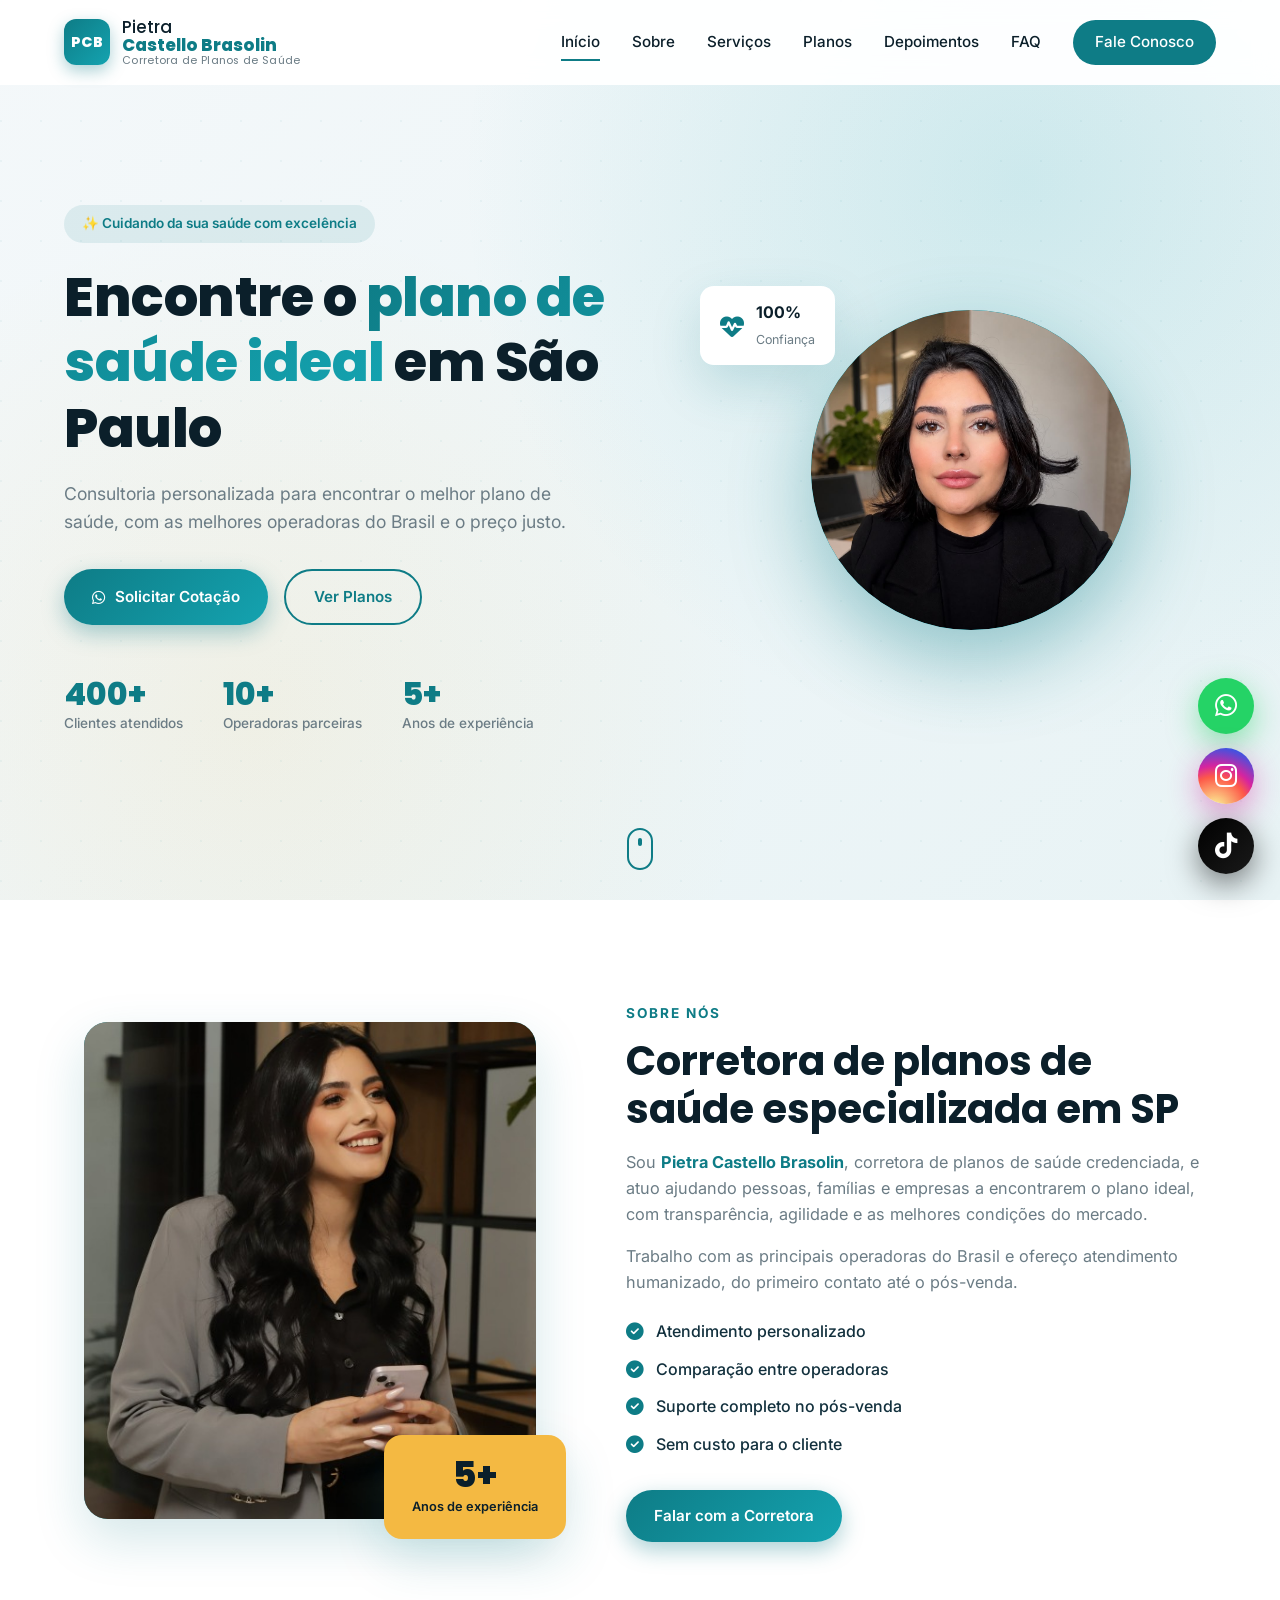
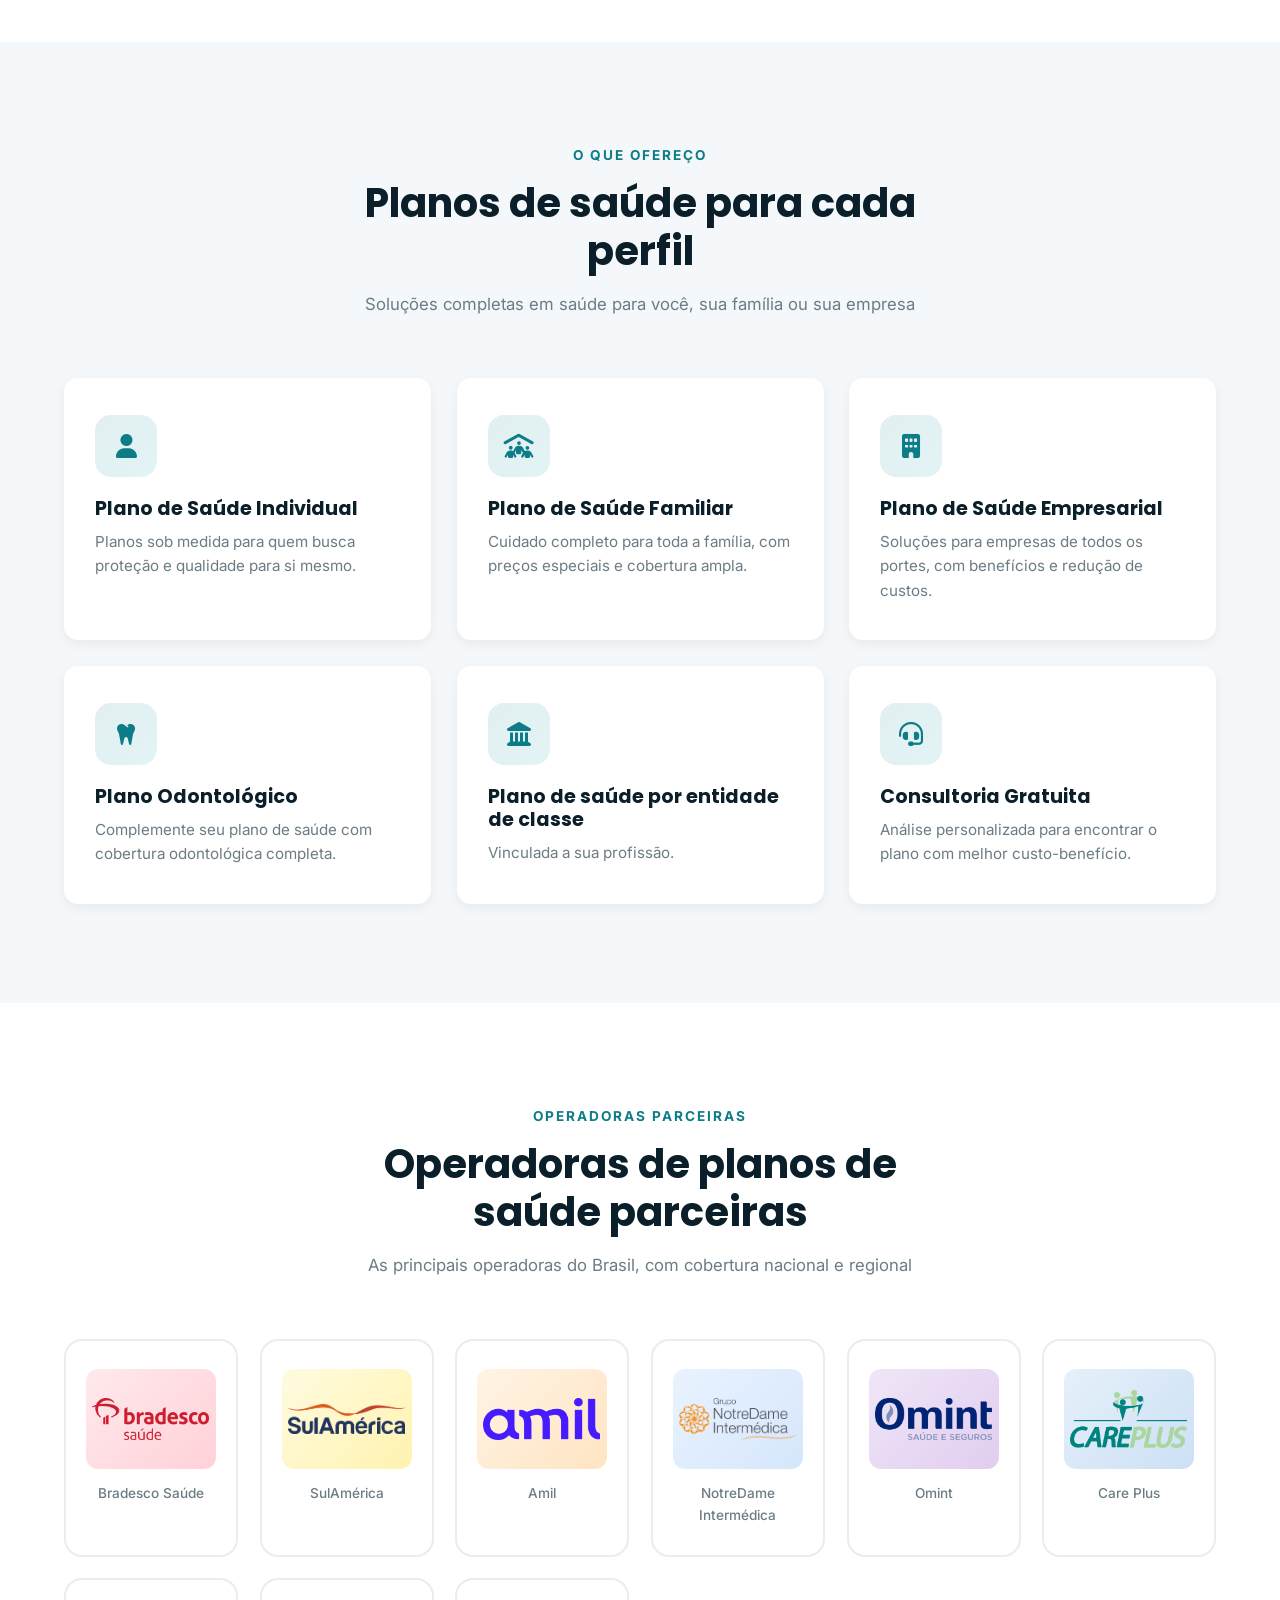
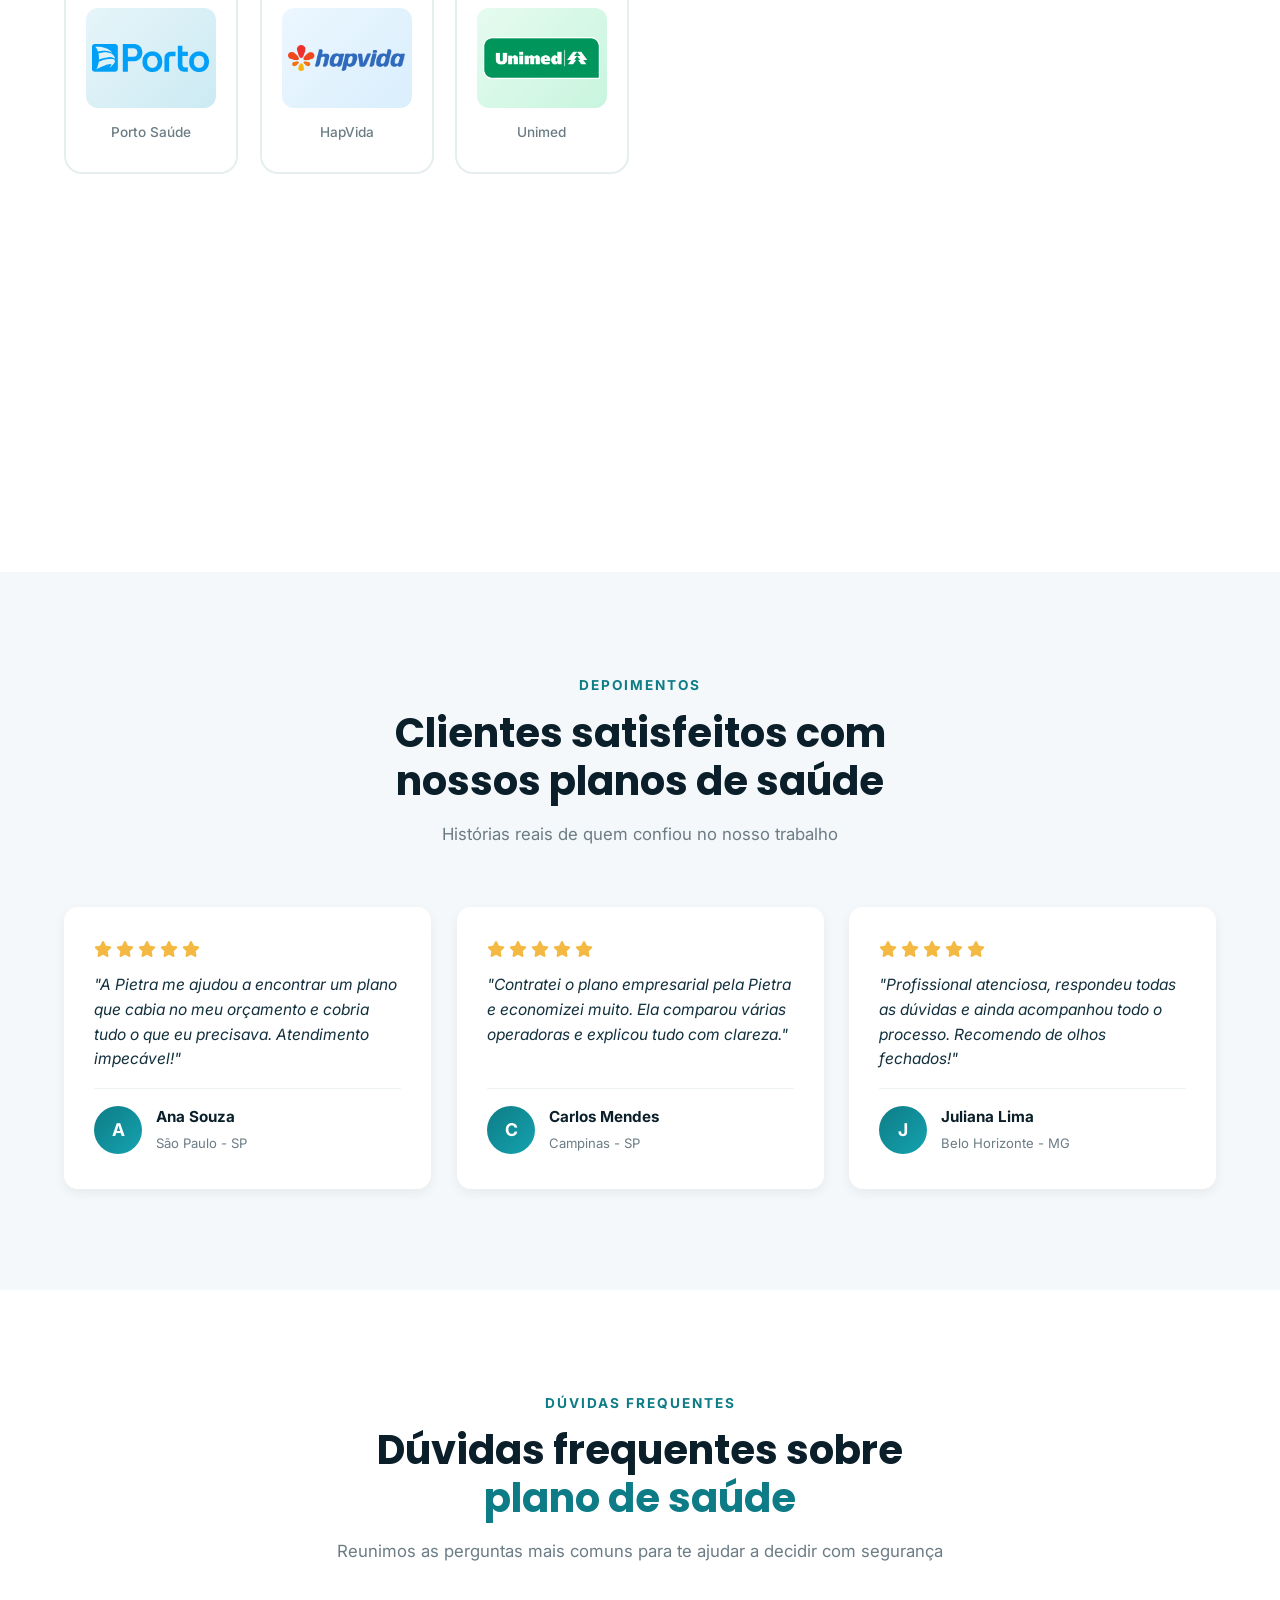
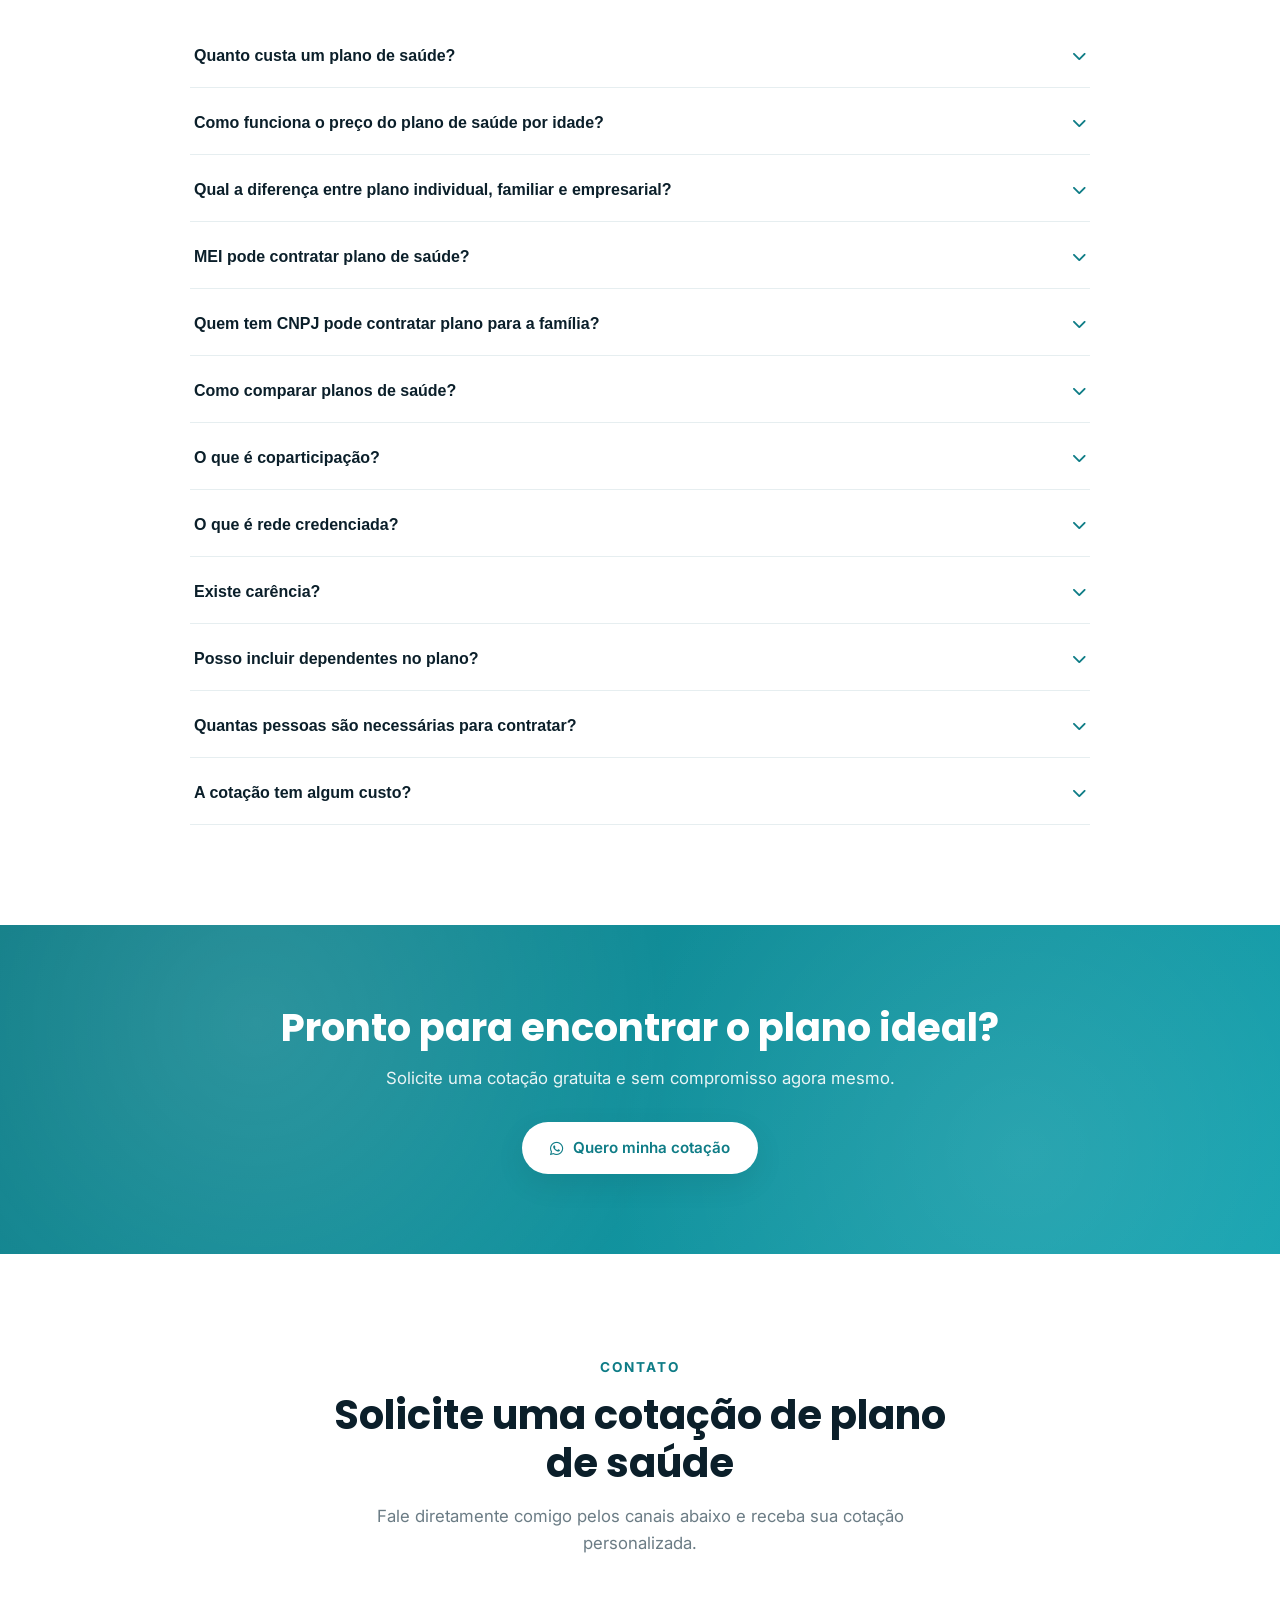
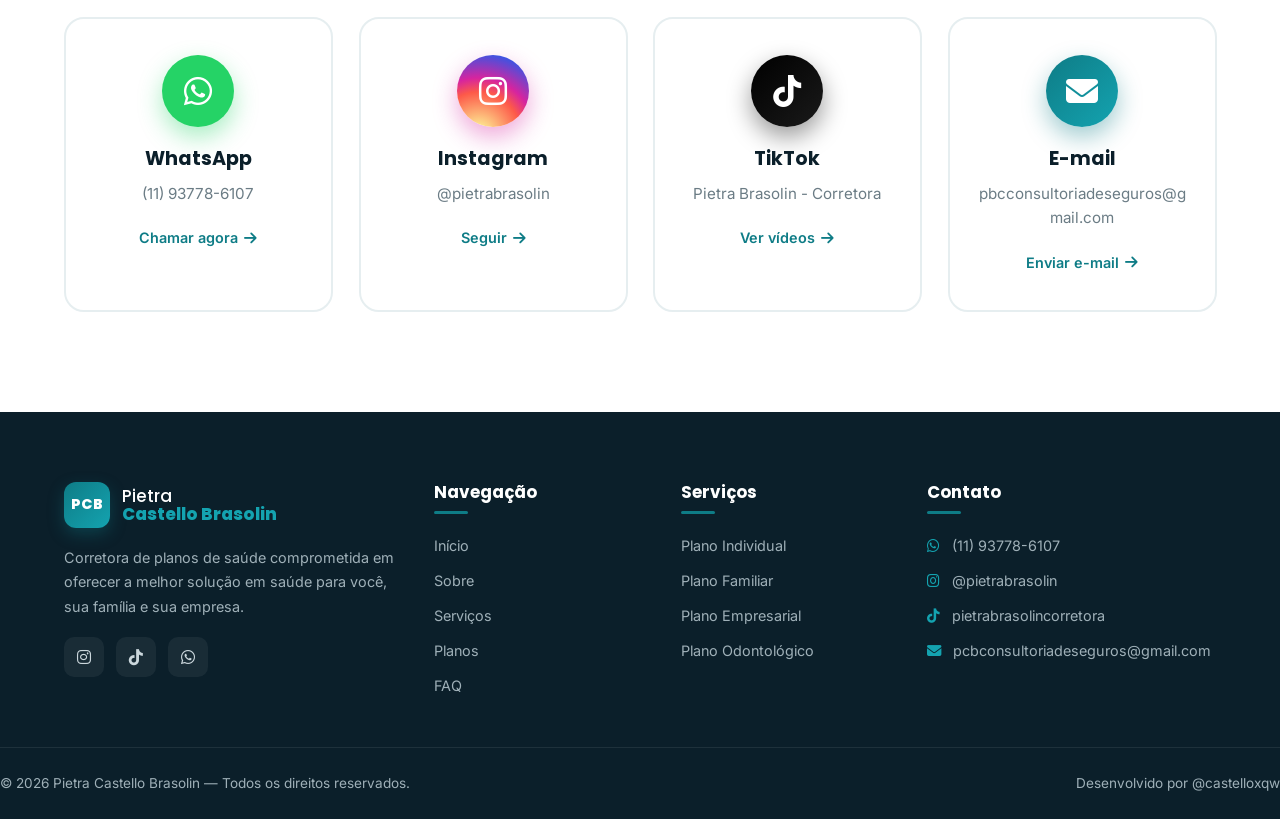
==== commit fe45abba: "atualizações site" ====
--- a/index.html
+++ b/index.html
@@ -3,8 +3,6 @@
 <head>
   <!-- =========================================================
        METAS BÁSICAS
-       charset garante acentuação correta.
-       viewport garante responsividade em celulares.
   ========================================================= -->
   <meta charset="UTF-8" />
   <meta name="viewport" content="width=device-width, initial-scale=1.0" />
@@ -12,51 +10,37 @@
 
   <!-- =========================================================
        SEO PRINCIPAL — TITLE
-       É o texto azul que aparece no Google. Máx ideal: 60 caracteres.
-       Palavra-chave principal no começo ("Corretora de Planos de Saúde em SP").
   ========================================================= -->
   <title>Corretora de Planos de Saúde em SP | Pietra Castello Brasolin</title>
 
   <!-- =========================================================
        SEO PRINCIPAL — META DESCRIPTION
-       Texto cinza que aparece no Google abaixo do título.
-       Máx ideal: 160 caracteres.
-       Inclui palavras-chave, operadoras e call-to-action ("cotação gratuita").
-  ========================================================= -->
-  <meta name="description" content="Corretora de planos de saúde em São Paulo. Planos individuais, familiares e empresariais com Hapvida, NotreDame, Amil, SulAmérica, Bradesco e Unimed. Cotação gratuita!" />
+  ========================================================= -->
+  <meta name="description" content="Corretora de planos de saúde em São Paulo. Planos individuais, familiares e empresariais com Bradesco, SulAmérica, Amil, NotreDame, Hapvida, Unimed, Omint, Care Plus, Porto Saúde e mais. Cotação gratuita!" />
 
   <!-- =========================================================
        SEO — PALAVRAS-CHAVE SECUNDÁRIAS
-       (pouco peso hoje, mas não atrapalha)
-  ========================================================= -->
-  <meta name="keywords" content="corretora de planos de saúde, plano de saúde São Paulo, plano de saúde individual, plano de saúde familiar, plano de saúde empresarial, Hapvida, NotreDame, Amil, SulAmérica, Bradesco Saúde, Unimed" />
+  ========================================================= -->
+  <meta name="keywords" content="corretora de planos de saúde, plano de saúde São Paulo, plano de saúde individual, plano de saúde familiar, plano de saúde empresarial, Bradesco Saúde, SulAmérica, Amil, NotreDame Intermédica, Hapvida, Unimed, Omint, Care Plus, Porto Saúde, São Cristóvão Saúde, Prevent Senior, Alice Saúde, Sami Saúde, CUIDAR.ME" />
 
   <!-- =========================================================
        SEO — AUTOR E INDEXAÇÃO
-       author = quem produziu o conteúdo.
-       robots = permite indexação e exibe snippets (rich results).
   ========================================================= -->
   <meta name="author" content="Pietra Castello Brasolin" />
   <meta name="robots" content="index, follow, max-image-preview:large, max-snippet:-1, max-video-preview:-1" />
 
   <!-- =========================================================
        SEO — CANONICAL
-       Informa ao Google qual é a URL "oficial" da página.
-       Evita problema de conteúdo duplicado.
-       ⚠️ Deixe com o domínio final (pietrabrasolin.com.br).
-       Quando você migrar o Vercel, o Google vai redirecionar automaticamente.
   ========================================================= -->
   <link rel="canonical" href="https://www.pietrabrasolin.com.br/" />
 
   <!-- =========================================================
        GOOGLE SEARCH CONSOLE — VERIFICAÇÃO
-       Prova que o site é seu. Não remover.
   ========================================================= -->
   <meta name="google-site-verification" content="Bf2ejyOPigHtkQplKNEu5atvRor51Tu3UY6ME_SQdag" />
 
   <!-- =========================================================
-       OPEN GRAPH (Facebook, WhatsApp, LinkedIn)
-       Controla como o link aparece quando alguém compartilha.
+       OPEN GRAPH
   ========================================================= -->
   <meta property="og:type" content="website" />
   <meta property="og:site_name" content="Pietra Castello Brasolin" />
@@ -70,7 +54,7 @@
   <meta property="og:locale" content="pt_BR" />
 
   <!-- =========================================================
-       TWITTER CARD (usado também por outros apps)
+       TWITTER CARD
   ========================================================= -->
   <meta name="twitter:card" content="summary_large_image" />
   <meta name="twitter:title" content="Corretora de Planos de Saúde em SP | Pietra Castello Brasolin" />
@@ -79,7 +63,6 @@
 
   <!-- =========================================================
        SEO LOCAL (São Paulo)
-       Ajuda a aparecer em buscas locais.
   ========================================================= -->
   <meta name="geo.region" content="BR-SP" />
   <meta name="geo.placename" content="São Paulo" />
@@ -88,15 +71,12 @@
 
   <!-- =========================================================
        FAVICON
-       Ícone que aparece na aba do navegador.
   ========================================================= -->
   <link rel="icon" type="image/png" href="favicon.png" />
   <link rel="apple-touch-icon" href="favicon.png" />
 
   <!-- =========================================================
        GOOGLE ANALYTICS 4 (GA4)
-       Coleta dados de visitas, origem do tráfego e comportamento.
-       ⚠️ Não remover. O ID "G-GLKDNMKSP0" é único da Pietra.
   ========================================================= -->
   <script async src="https://www.googletagmanager.com/gtag/js?id=G-GLKDNMKSP0"></script>
   <script>
@@ -108,7 +88,6 @@
 
   <!-- =========================================================
        FONTES — Google Fonts
-       preconnect acelera o carregamento das fontes.
   ========================================================= -->
   <link rel="preconnect" href="https://fonts.googleapis.com" />
   <link rel="preconnect" href="https://fonts.gstatic.com" crossorigin />
@@ -128,12 +107,10 @@
   <!-- =========================================================
        CSS PRÓPRIO
   ========================================================= -->
-  <link rel="stylesheet" href="style.css" />
+  <link rel="stylesheet" href="css/style.css" />
 
   <!-- =========================================================
        SCHEMA.ORG — DADOS ESTRUTURADOS (JSON-LD)
-       Avisa ao Google que este é um negócio local de corretagem de planos de saúde.
-       Permite rich snippets (telefone, avaliação, serviços).
   ========================================================= -->
   <script type="application/ld+json">
   {
@@ -141,7 +118,7 @@
     "@type": "InsuranceAgency",
     "name": "Pietra Castello Brasolin — Corretora de Planos de Saúde",
     "alternateName": "Pietra Brasolin Planos de Saúde",
-    "description": "Corretora de planos de saúde em São Paulo. Planos individuais, familiares e empresariais com Hapvida, NotreDame, Amil, SulAmérica, Bradesco e Unimed.",
+    "description": "Corretora de planos de saúde em São Paulo. Planos individuais, familiares e empresariais com Bradesco, SulAmérica, Amil, NotreDame, Hapvida, Unimed, Omint, Care Plus, Porto Saúde e mais.",
     "url": "https://www.pietrabrasolin.com.br/",
     "logo": "https://www.pietrabrasolin.com.br/favicon.png",
     "image": "https://www.pietrabrasolin.com.br/pietra.jpg",
@@ -165,7 +142,7 @@
     },
     "sameAs": [
       "https://www.instagram.com/pietrabrasolin",
-      "https://www.tiktok.com/@pietrabrasolin"
+      "https://www.tiktok.com/@pietrabrasolincorretora"
     ],
     "contactPoint": {
       "@type": "ContactPoint",
@@ -189,7 +166,6 @@
 
   <!-- =========================================================
        SCHEMA.ORG — FAQ (perguntas frequentes)
-       Pode gerar destaque no Google com perguntas e respostas.
   ========================================================= -->
   <script type="application/ld+json">
   {
@@ -198,26 +174,98 @@
     "mainEntity": [
       {
         "@type": "Question",
-        "name": "Quanto custa um plano de saúde em São Paulo?",
-        "acceptedAnswer": {
-          "@type": "Answer",
-          "text": "O valor varia conforme a operadora, faixa etária, tipo de cobertura e tipo de plano (individual, familiar ou empresarial). Como corretora, faço uma cotação personalizada e gratuita para você."
+        "name": "Quanto custa um plano de saúde?",
+        "acceptedAnswer": {
+          "@type": "Answer",
+          "text": "O valor varia conforme a operadora, a faixa etária, o tipo de cobertura e o tipo de plano (individual, familiar ou empresarial). Como corretora, faço uma cotação personalizada e gratuita para você, comparando as melhores opções do mercado."
         }
       },
       {
         "@type": "Question",
-        "name": "Vale a pena contratar plano de saúde com uma corretora?",
-        "acceptedAnswer": {
-          "@type": "Answer",
-          "text": "Sim. A corretora compara as principais operadoras do mercado, encontra o melhor custo-benefício e oferece suporte durante toda a vigência do contrato, sem custo adicional para o cliente."
+        "name": "Como funciona o preço do plano de saúde por idade?",
+        "acceptedAnswer": {
+          "@type": "Answer",
+          "text": "Os planos de saúde possuem faixas etárias definidas pela ANS. O valor aumenta conforme a idade do beneficiário, com reajustes em faixas específicas (0-18, 19-23, 24-28, 29-33, 34-38, 39-43, 44-48, 49-53, 54-58 e 59+)."
         }
       },
       {
         "@type": "Question",
-        "name": "Quais operadoras de planos de saúde vocês trabalham?",
-        "acceptedAnswer": {
-          "@type": "Answer",
-          "text": "Trabalhamos com Hapvida, NotreDame Intermédica, Amil, Bradesco Saúde, SulAmérica, Unimed e outras operadoras de destaque no mercado brasileiro."
+        "name": "Qual a diferença entre plano individual, familiar e empresarial?",
+        "acceptedAnswer": {
+          "@type": "Answer",
+          "text": "O plano individual é contratado por uma pessoa. O familiar cobre o titular e seus dependentes. O empresarial é contratado via CNPJ e costuma ter preços mais acessíveis, mas exige vínculo empregatício ou ser sócio da empresa."
+        }
+      },
+      {
+        "@type": "Question",
+        "name": "MEI pode contratar plano de saúde?",
+        "acceptedAnswer": {
+          "@type": "Answer",
+          "text": "Sim! O MEI pode contratar planos empresariais a partir de 2 vidas (titular + 1 dependente). É uma das formas mais econômicas de ter um plano de saúde com boa cobertura."
+        }
+      },
+      {
+        "@type": "Question",
+        "name": "Quem tem CNPJ pode contratar plano para a família?",
+        "acceptedAnswer": {
+          "@type": "Answer",
+          "text": "Sim. Empresários, sócios e MEIs podem incluir familiares como dependentes no plano empresarial, desde que respeitem as regras da operadora (grau de parentesco e número mínimo de vidas)."
+        }
+      },
+      {
+        "@type": "Question",
+        "name": "Como comparar planos de saúde?",
+        "acceptedAnswer": {
+          "@type": "Answer",
+          "text": "É importante comparar: rede credenciada (hospitais e laboratórios), tipo de acomodação (enfermaria ou apartamento), abrangência (regional ou nacional), coparticipação, reembolso e valor mensal. Como corretora, faço essa comparação para você."
+        }
+      },
+      {
+        "@type": "Question",
+        "name": "O que é coparticipação?",
+        "acceptedAnswer": {
+          "@type": "Answer",
+          "text": "É quando você paga uma parte do valor de consultas e exames sempre que utiliza o plano. Em troca, a mensalidade costuma ser mais barata. Ideal para quem usa pouco o plano."
+        }
+      },
+      {
+        "@type": "Question",
+        "name": "O que é rede credenciada?",
+        "acceptedAnswer": {
+          "@type": "Answer",
+          "text": "É o conjunto de hospitais, clínicas, laboratórios e médicos conveniados com a operadora. Antes de contratar, é essencial verificar se os hospitais que você quer usar fazem parte da rede."
+        }
+      },
+      {
+        "@type": "Question",
+        "name": "Existe carência?",
+        "acceptedAnswer": {
+          "@type": "Answer",
+          "text": "Sim, planos novos geralmente têm carência para consultas, exames, internações e parto. Em alguns casos, é possível reduzir ou isentar a carência com promoções da operadora ou portabilidade de outro plano."
+        }
+      },
+      {
+        "@type": "Question",
+        "name": "Posso incluir dependentes no plano?",
+        "acceptedAnswer": {
+          "@type": "Answer",
+          "text": "Sim. Cônjuge, filhos, enteados e, em alguns casos, pais podem ser incluídos como dependentes, desde que respeitadas as regras da operadora e do tipo de plano contratado."
+        }
+      },
+      {
+        "@type": "Question",
+        "name": "Quantas pessoas são necessárias para contratar?",
+        "acceptedAnswer": {
+          "@type": "Answer",
+          "text": "Depende do tipo de plano. Planos individuais não exigem mínimo. Planos empresariais geralmente exigem a partir de 2 vidas (titular + 1 dependente), mas algumas operadoras aceitam MEI com apenas 1 vida."
+        }
+      },
+      {
+        "@type": "Question",
+        "name": "A cotação tem algum custo?",
+        "acceptedAnswer": {
+          "@type": "Answer",
+          "text": "Não! A cotação é 100% gratuita e sem compromisso. Como corretora, sou remunerada pela operadora quando você contrata, então você não paga nada a mais por isso."
         }
       }
     ]
@@ -229,8 +277,6 @@
 
   <!-- =========================================================
        HEADER / NAVBAR
-       - Navbar fixa no topo, com efeito ao rolar (JS).
-       - Botão hambúrguer no mobile.
   ========================================================= -->
   <header class="navbar" id="navbar">
     <div class="container nav-container">
@@ -248,6 +294,7 @@
         <a href="#servicos">Serviços</a>
         <a href="#planos">Planos</a>
         <a href="#depoimentos">Depoimentos</a>
+        <a href="#faq">FAQ</a>
         <a href="#contato" class="btn-nav">Fale Conosco</a>
       </nav>
 
@@ -258,9 +305,7 @@
   </header>
 
   <!-- =========================================================
-       HERO — Seção principal
-       H1 com palavra-chave principal ("plano de saúde ideal em São Paulo").
-       Imagem da Pietra + cards flutuantes + contadores animados.
+       HERO
   ========================================================= -->
   <section class="hero" id="home">
     <div class="hero-overlay"></div>
@@ -268,7 +313,6 @@
       <div class="hero-text">
         <span class="badge reveal" data-anim="fade-up">✨ Cuidando da sua saúde com excelência</span>
 
-        <!-- H1 — O título mais importante da página (SEO) -->
         <h1 class="reveal" data-anim="fade-up" data-delay="100">
           Encontre o <span>plano de saúde ideal</span> em São Paulo
         </h1>
@@ -304,20 +348,21 @@
       <div class="hero-image reveal" data-anim="zoom-in" data-delay="200">
         <div class="floating-card card-1">
           <i class="fa-solid fa-heart-pulse"></i>
-          <div>
+        <!--<div>
             <strong>500</strong>
             <span>Vidas cuidadas</span>
           </div>
         </div>
+        
         <div class="floating-card card-2">
           <i class="fa-solid fa-shield-heart"></i>
+          -->  
           <div>
             <strong>100%</strong>
             <span>Confiança</span>
           </div>
         </div>
         <div class="hero-circle">
-          <!-- 📸 Foto da Pietra no círculo do hero (alt com palavras-chave) -->
           <img src="pietra-hero.jpg"
                alt="Pietra Castello Brasolin, corretora de planos de saúde em São Paulo"
                fetchpriority="high" />
@@ -331,15 +376,13 @@
   </section>
 
   <!-- =========================================================
-       SOBRE — Informações sobre a Pietra
-       H2 inclui "Corretora de planos de saúde" + "SP"
+       SOBRE
   ========================================================= -->
   <section class="section sobre" id="sobre">
     <div class="container sobre-grid">
       <div class="sobre-image reveal" data-anim="fade-right">
         <div class="image-frame">
           <div class="image-placeholder">
-            <!-- 📸 Foto da Pietra na seção Sobre -->
             <img src="pietra.jpg"
                  alt="Pietra Castello Brasolin, especialista em planos de saúde individuais, familiares e empresariais"
                  loading="lazy" />
@@ -390,8 +433,7 @@
   </section>
 
   <!-- =========================================================
-       SERVIÇOS — Planos oferecidos
-       Cada H3 tem o nome do tipo de plano (bom para SEO)
+       SERVIÇOS
   ========================================================= -->
   <section class="section servicos" id="servicos">
     <div class="container">
@@ -429,9 +471,9 @@
         </div>
 
         <div class="servico-card reveal" data-anim="fade-up">
-          <div class="icon-box"><i class="fa-solid fa-baby"></i></div>
-          <h3>Plano Materno Infantil</h3>
-          <p>Cobertura especial para gestantes e cuidados completos com o bebê.</p>
+          <div class="icon-box"><i class="fa-solid fa-landmark"></i></div>
+          <h3>Plano de saúde por entidade de classe</h3>
+          <p>Vinculada a sua profissão.</p>
         </div>
 
         <div class="servico-card reveal" data-anim="fade-up">
@@ -444,8 +486,7 @@
   </section>
 
   <!-- =========================================================
-       OPERADORAS PARCEIRAS + PLANOS
-       H2 inclui "Operadoras de planos de saúde" (termo muito buscado)
+       OPERADORAS + PLANOS
   ========================================================= -->
   <section class="section operadoras" id="planos">
     <div class="container">
@@ -453,67 +494,127 @@
         <span class="section-tag reveal" data-anim="fade-up">Operadoras parceiras</span>
         <h2 class="reveal" data-anim="fade-up" data-delay="100">Operadoras de planos de saúde parceiras</h2>
         <p class="reveal" data-anim="fade-up" data-delay="200">
-          As principais operadoras de São Paulo e do Brasil
+          As principais operadoras do Brasil, com cobertura nacional e regional
         </p>
       </div>
 
       <div class="operadoras-grid">
-        <!-- Hapvida -->
+
+        <!-- 1. Bradesco Saúde -->
+        <div class="operadora-card reveal" data-anim="fade-up">
+          <div class="operadora-logo bradesco">
+            <img src="logos/logobradesco.png" alt="Logo Bradesco Saúde — plano de saúde">
+          </div>
+          <p>Bradesco Saúde</p>
+        </div>
+
+        <!-- 2. SulAmérica -->
+        <div class="operadora-card reveal" data-anim="fade-up">
+          <div class="operadora-logo sulamerica">
+            <img src="logos/logosulamerica.png" alt="Logo SulAmérica — plano de saúde">
+          </div>
+          <p>SulAmérica</p>
+        </div>
+
+        <!-- 3. Amil -->
+        <div class="operadora-card reveal" data-anim="fade-up">
+          <div class="operadora-logo amil">
+            <img src="logos/logoamil.png" alt="Logo Amil — plano de saúde">
+          </div>
+          <p>Amil</p>
+        </div>
+
+        <!-- 4. NotreDame Intermédica -->
+        <div class="operadora-card reveal" data-anim="fade-up">
+          <div class="operadora-logo notredame">
+            <img src="logos/logonotredame.png" alt="Logo NotreDame Intermédica — plano de saúde">
+          </div>
+          <p>NotreDame Intermédica</p>
+        </div>
+
+        <!-- 5. Omint -->
+        <div class="operadora-card reveal" data-anim="fade-up">
+          <div class="operadora-logo omint">
+            <img src="logos/logoomint.png" alt="Logo Omint — plano de saúde">
+          </div>
+          <p>Omint</p>
+        </div>
+
+        <!-- 6. Care Plus -->
+        <div class="operadora-card reveal" data-anim="fade-up">
+          <div class="operadora-logo careplus">
+            <img src="logos/logocareplus.png" alt="Logo Care Plus — plano de saúde">
+          </div>
+          <p>Care Plus</p>
+        </div>
+
+        <!-- 7. Porto Saúde -->
+        <div class="operadora-card reveal" data-anim="fade-up">
+          <div class="operadora-logo porto">
+            <img src="logos/logoporto.png" alt="Logo Porto Saúde — plano de saúde">
+          </div>
+          <p>Porto Saúde</p>
+        </div>
+
+        <!-- 8. Hapvida -->
         <div class="operadora-card reveal" data-anim="fade-up">
           <div class="operadora-logo hapvida">
-            <!-- Substitua por: <img src="img/hapvida.png" alt="Logo Hapvida — plano de saúde"> -->
-            <span>Hapvida</span>
-          </div>
-          <p>Saúde acessível</p>
-        </div>
-
-        <!-- NotreDame Intermédica -->
-        <div class="operadora-card reveal" data-anim="fade-up">
-          <div class="operadora-logo notredame">
-            <!-- Substitua por: <img src="img/notredame.png" alt="Logo NotreDame Intermédica — plano de saúde"> -->
-            <span>NotreDame</span>
-          </div>
-          <p>Intermédica</p>
-        </div>
-
-        <!-- Amil -->
-        <div class="operadora-card reveal" data-anim="fade-up">
-          <div class="operadora-logo amil">
-            <!-- Substitua por: <img src="img/amil.png" alt="Logo Amil — plano de saúde"> -->
-            <span>Amil</span>
-          </div>
-          <p>Cuidado completo</p>
-        </div>
-
-        <!-- Bradesco Saúde -->
-        <div class="operadora-card reveal" data-anim="fade-up">
-          <div class="operadora-logo bradesco">
-            <!-- Substitua por: <img src="img/bradesco.png" alt="Logo Bradesco Saúde — plano de saúde"> -->
-            <span>Bradesco</span>
-          </div>
-          <p>Saúde</p>
-        </div>
-
-        <!-- SulAmérica -->
-        <div class="operadora-card reveal" data-anim="fade-up">
-          <div class="operadora-logo sulamerica">
-            <!-- Substitua por: <img src="img/sulamerica.png" alt="Logo SulAmérica — plano de saúde"> -->
-            <span>SulAmérica</span>
-          </div>
-          <p>Saúde e odonto</p>
-        </div>
-
-        <!-- Unimed -->
+            <img src="logos/logohapvida.png" alt="Logo Hapvida — plano de saúde">
+          </div>
+          <p>HapVida</p>
+        </div>
+
+        <!-- 9. Unimed -->
         <div class="operadora-card reveal" data-anim="fade-up">
           <div class="operadora-logo unimed">
-            <!-- Substitua por: <img src="img/unimed.png" alt="Logo Unimed — plano de saúde"> -->
-            <span>Unimed</span>
-          </div>
-          <p>Rede nacional</p>
-        </div>
-      </div>
-
-      <!-- Bloco de planos (Básico / Intermediário / Premium) -->
+            <img src="logos/logounimed.png" alt="Logo Unimed — plano de saúde">
+          </div>
+          <p>Unimed</p>
+        </div>
+
+        <!-- 10. São Cristóvão Saúde -->
+        <div class="operadora-card reveal" data-anim="fade-up">
+          <div class="operadora-logo saocristovao">
+            <img src="logos/logosaocristovao.png" alt="Logo São Cristóvão Saúde — plano de saúde">
+          </div>
+          <p>São Cristóvão</p>
+        </div>
+
+        <!-- 11. Prevent Senior -->
+        <div class="operadora-card reveal" data-anim="fade-up">
+          <div class="operadora-logo preventsenior">
+            <img src="logos/logopreventsenior.png" alt="Logo Prevent Senior — plano de saúde">
+          </div>
+          <p>Prevent Senior</p>
+        </div>
+
+        <!-- 12. Alice Saúde -->
+        <div class="operadora-card reveal" data-anim="fade-up">
+          <div class="operadora-logo alice">
+            <img src="logos/logoalice.png" alt="Logo Alice Saúde — plano de saúde">
+          </div>
+          <p>Alice</p>
+        </div>
+
+        <!-- 13. Sami Saúde -->
+        <div class="operadora-card reveal" data-anim="fade-up">
+          <div class="operadora-logo sami">
+            <img src="logos/logosami.png" alt="Logo Sami Saúde — plano de saúde">
+          </div>
+          <p>Sami Saúde</p>
+        </div>
+
+        <!-- 14. CUIDAR.ME -->
+        <div class="operadora-card reveal" data-anim="fade-up">
+          <div class="operadora-logo cuidarme">
+            <img src="logos/logocuidarme.png" alt="Logo CUIDAR.ME — plano de saúde">
+          </div>
+          <p>Cuidar.me Saúde</p>
+        </div>
+
+      </div>
+
+      <!-- Planos Básico / Intermediário / Premium (desativado)
       <div class="planos-wrap">
         <div class="planos-grid">
           <div class="plano-card reveal" data-anim="fade-up">
@@ -568,12 +669,12 @@
           </div>
         </div>
       </div>
+      -->
     </div>
   </section>
 
   <!-- =========================================================
-       DEPOIMENTOS — Prova social
-       Ajuda na conversão e no SEO (conteúdo único e relevante).
+       DEPOIMENTOS
   ========================================================= -->
   <section class="section depoimentos" id="depoimentos">
     <div class="container">
@@ -629,8 +730,158 @@
   </section>
 
   <!-- =========================================================
-       CTA — Chamada para ação intermediária
-       Reforça o convite à cotação antes do contato final.
+       FAQ — Perguntas Frequentes (accordion)
+  ========================================================= -->
+  <section class="section faq" id="faq">
+    <div class="container">
+      <div class="section-header">
+        <span class="section-tag reveal" data-anim="fade-up">Dúvidas frequentes</span>
+        <h2 class="reveal" data-anim="fade-up" data-delay="100">
+          Dúvidas frequentes sobre <span class="faq-highlight">plano de saúde</span>
+        </h2>
+        <p class="reveal" data-anim="fade-up" data-delay="200">
+          Reunimos as perguntas mais comuns para te ajudar a decidir com segurança
+        </p>
+      </div>
+
+      <div class="faq-list reveal" data-anim="fade-up">
+        <!-- 1 -->
+        <div class="faq-item">
+          <button class="faq-question" aria-expanded="false">
+            <span>Quanto custa um plano de saúde?</span>
+            <i class="fa-solid fa-chevron-down"></i>
+          </button>
+          <div class="faq-answer">
+            <p>O valor varia conforme a operadora, a faixa etária, o tipo de cobertura e o tipo de plano (individual, familiar ou empresarial). Como corretora, faço uma cotação personalizada e gratuita para você, comparando as melhores opções do mercado.</p>
+          </div>
+        </div>
+
+        <!-- 2 -->
+        <div class="faq-item">
+          <button class="faq-question" aria-expanded="false">
+            <span>Como funciona o preço do plano de saúde por idade?</span>
+            <i class="fa-solid fa-chevron-down"></i>
+          </button>
+          <div class="faq-answer">
+            <p>Os planos de saúde possuem faixas etárias definidas pela ANS. O valor aumenta conforme a idade do beneficiário, com reajustes em faixas específicas (0-18, 19-23, 24-28, 29-33, 34-38, 39-43, 44-48, 49-53, 54-58 e 59+).</p>
+          </div>
+        </div>
+
+        <!-- 3 -->
+        <div class="faq-item">
+          <button class="faq-question" aria-expanded="false">
+            <span>Qual a diferença entre plano individual, familiar e empresarial?</span>
+            <i class="fa-solid fa-chevron-down"></i>
+          </button>
+          <div class="faq-answer">
+            <p>O plano individual é contratado por uma pessoa. O familiar cobre o titular e seus dependentes. O empresarial é contratado via CNPJ e costuma ter preços mais acessíveis, mas exige vínculo empregatício ou ser sócio da empresa.</p>
+          </div>
+        </div>
+
+        <!-- 4 -->
+        <div class="faq-item">
+          <button class="faq-question" aria-expanded="false">
+            <span>MEI pode contratar plano de saúde?</span>
+            <i class="fa-solid fa-chevron-down"></i>
+          </button>
+          <div class="faq-answer">
+            <p>Sim! O MEI pode contratar planos empresariais a partir de 2 vidas (titular + 1 dependente). É uma das formas mais econômicas de ter um plano de saúde com boa cobertura.</p>
+          </div>
+        </div>
+
+        <!-- 5 -->
+        <div class="faq-item">
+          <button class="faq-question" aria-expanded="false">
+            <span>Quem tem CNPJ pode contratar plano para a família?</span>
+            <i class="fa-solid fa-chevron-down"></i>
+          </button>
+          <div class="faq-answer">
+            <p>Sim. Empresários, sócios e MEIs podem incluir familiares como dependentes no plano empresarial, desde que respeitem as regras da operadora (grau de parentesco e número mínimo de vidas).</p>
+          </div>
+        </div>
+
+        <!-- 6 -->
+        <div class="faq-item">
+          <button class="faq-question" aria-expanded="false">
+            <span>Como comparar planos de saúde?</span>
+            <i class="fa-solid fa-chevron-down"></i>
+          </button>
+          <div class="faq-answer">
+            <p>É importante comparar: rede credenciada (hospitais e laboratórios), tipo de acomodação (enfermaria ou apartamento), abrangência (regional ou nacional), coparticipação, reembolso e valor mensal. Como corretora, faço essa comparação para você.</p>
+          </div>
+        </div>
+
+        <!-- 7 -->
+        <div class="faq-item">
+          <button class="faq-question" aria-expanded="false">
+            <span>O que é coparticipação?</span>
+            <i class="fa-solid fa-chevron-down"></i>
+          </button>
+          <div class="faq-answer">
+            <p>É quando você paga uma parte do valor de consultas e exames sempre que utiliza o plano. Em troca, a mensalidade costuma ser mais barata. Ideal para quem usa pouco o plano.</p>
+          </div>
+        </div>
+
+        <!-- 8 -->
+        <div class="faq-item">
+          <button class="faq-question" aria-expanded="false">
+            <span>O que é rede credenciada?</span>
+            <i class="fa-solid fa-chevron-down"></i>
+          </button>
+          <div class="faq-answer">
+            <p>É o conjunto de hospitais, clínicas, laboratórios e médicos conveniados com a operadora. Antes de contratar, é essencial verificar se os hospitais que você quer usar fazem parte da rede.</p>
+          </div>
+        </div>
+
+        <!-- 9 -->
+        <div class="faq-item">
+          <button class="faq-question" aria-expanded="false">
+            <span>Existe carência?</span>
+            <i class="fa-solid fa-chevron-down"></i>
+          </button>
+          <div class="faq-answer">
+            <p>Sim, planos novos geralmente têm carência para consultas, exames, internações e parto. Em alguns casos, é possível reduzir ou isentar a carência com promoções da operadora ou portabilidade de outro plano.</p>
+          </div>
+        </div>
+
+        <!-- 10 -->
+        <div class="faq-item">
+          <button class="faq-question" aria-expanded="false">
+            <span>Posso incluir dependentes no plano?</span>
+            <i class="fa-solid fa-chevron-down"></i>
+          </button>
+          <div class="faq-answer">
+            <p>Sim. Cônjuge, filhos, enteados e, em alguns casos, pais podem ser incluídos como dependentes, desde que respeitadas as regras da operadora e do tipo de plano contratado.</p>
+          </div>
+        </div>
+
+        <!-- 11 -->
+        <div class="faq-item">
+          <button class="faq-question" aria-expanded="false">
+            <span>Quantas pessoas são necessárias para contratar?</span>
+            <i class="fa-solid fa-chevron-down"></i>
+          </button>
+          <div class="faq-answer">
+            <p>Depende do tipo de plano. Planos individuais não exigem mínimo. Planos empresariais geralmente exigem a partir de 2 vidas (titular + 1 dependente), mas algumas operadoras aceitam MEI com apenas 1 vida.</p>
+          </div>
+        </div>
+
+        <!-- 12 -->
+        <div class="faq-item">
+          <button class="faq-question" aria-expanded="false">
+            <span>A cotação tem algum custo?</span>
+            <i class="fa-solid fa-chevron-down"></i>
+          </button>
+          <div class="faq-answer">
+            <p>Não! A cotação é 100% gratuita e sem compromisso. Como corretora, sou remunerada pela operadora quando você contrata, então você não paga nada a mais por isso.</p>
+          </div>
+        </div>
+      </div>
+    </div>
+  </section>
+
+  <!-- =========================================================
+       CTA
   ========================================================= -->
   <section class="cta-section">
     <div class="container cta-content">
@@ -645,8 +896,7 @@
   </section>
 
   <!-- =========================================================
-       CONTATO — Cards com WhatsApp, Instagram e TikTok
-       H2 com palavra-chave ("cotação de plano de saúde")
+       CONTATO
   ========================================================= -->
   <section class="section contato" id="contato">
     <div class="container">
@@ -659,7 +909,8 @@
       </div>
 
       <div class="contato-cards">
-        <a href="https://wa.me/5511937786107" target="_blank" rel="noopener"
+        <a href="https://api.whatsapp.com/send?phone=5511937786107&text=Ol%C3%A1%20Pietra%2C%20vim%20a%20partir%20do%20seu%20site%20e%20gostaria%20de%20solicitar%20uma%20cota%C3%A7%C3%A3o%20gratuita!"
+        target="_blank" rel="noopener"
            class="contato-card reveal" data-anim="fade-up" aria-label="Falar no WhatsApp">
           <div class="contato-card-icon whatsapp">
             <i class="fa-brands fa-whatsapp"></i>
@@ -688,11 +939,28 @@
           <p>Pietra Brasolin - Corretora</p>
           <span class="contato-card-cta">Ver vídeos <i class="fa-solid fa-arrow-right"></i></span>
         </a>
+
+        <!-- ✉️ NOVO CARD DE E-MAIL -->
+                <!-- ✉️ NOVO CARD DE E-MAIL (abre Gmail) -->
+        <a href="https://mail.google.com/mail/?view=cm&fs=1&to=pbcconsultoriadeseguros@gmail.com"
+           target="_blank"
+           rel="noopener"
+           class="contato-card reveal"
+           data-anim="fade-up"
+           aria-label="Enviar e-mail">
+          <div class="contato-card-icon email">
+            <i class="fa-solid fa-envelope"></i>
+          </div>
+          <h3>E-mail</h3>
+          <p>pbcconsultoriadeseguros@gmail.com</p>
+          <span class="contato-card-cta">Enviar e-mail <i class="fa-solid fa-arrow-right"></i></span>
+        </a>
       </div>
     </div>
   </section>
 
-  <!-- =========================================================       FOOTER — Rodapé com navegação, serviços e contato
+  <!-- =========================================================
+       FOOTER
   ========================================================= -->
   <footer class="footer">
     <div class="container footer-grid">
@@ -712,7 +980,8 @@
           <a href="https://www.tiktok.com/@pietrabrasolincorretora?lang=pt-BR" target="_blank" rel="noopener" aria-label="TikTok">
             <i class="fa-brands fa-tiktok"></i>
           </a>
-          <a href="https://wa.me/5511937786107" target="_blank" rel="noopener" aria-label="WhatsApp">
+          <a href="https://api.whatsapp.com/send?phone=5511937786107&text=Ol%C3%A1%20Pietra%2C%20vim%20a%20partir%20do%20seu%20site%20e%20gostaria%20de%20solicitar%20uma%20cota%C3%A7%C3%A3o%20gratuita!"
+          target="_blank" rel="noopener" aria-label="WhatsApp">
             <i class="fa-brands fa-whatsapp"></i>
           </a>
         </div>
@@ -725,6 +994,7 @@
           <li><a href="#sobre">Sobre</a></li>
           <li><a href="#servicos">Serviços</a></li>
           <li><a href="#planos">Planos</a></li>
+          <li><a href="#faq">FAQ</a></li>
         </ul>
       </div>
 
@@ -744,6 +1014,7 @@
           <li><i class="fa-brands fa-whatsapp"></i> (11) 93778-6107</li>
           <li><i class="fa-brands fa-instagram"></i> @pietrabrasolin</li>
           <li><i class="fa-brands fa-tiktok"></i> pietrabrasolincorretora</li>
+          <li><i class="fa-solid fa-envelope"></i> pcbconsultoriadeseguros@gmail.com</li>
         </ul>
       </div>
     </div>
@@ -755,11 +1026,10 @@
   </footer>
 
   <!-- =========================================================
-       BOTÕES FLUTUANTES — WhatsApp, Instagram e TikTok
-       Sempre visíveis no canto inferior direito.
+       BOTÕES FLUTUANTES
   ========================================================= -->
   <div class="social-float" aria-label="Redes sociais">
-    <a href="https://wa.me/5511937786107"
+    <a href="https://api.whatsapp.com/send?phone=5511937786107&text=Ol%C3%A1%20Pietra%2C%20vim%20a%20partir%20do%20seu%20site%20e%20gostaria%20de%20solicitar%20uma%20cota%C3%A7%C3%A3o%20gratuita!"
        target="_blank"
        rel="noopener"
        class="float-btn whatsapp"
@@ -793,6 +1063,6 @@
   </button>
 
   <!-- JavaScript do site -->
-  <script src="script.js"></script>
+  <script src="js/script.js"></script>
 </body>
 </html>
--- a/css/style.css
+++ b/css/style.css
@@ -0,0 +1,1521 @@
+/* =========================================================
+   RESET & VARIÁVEIS
+========================================================= */
+* {
+  margin: 0;
+  padding: 0;
+  box-sizing: border-box;
+}
+
+:root {
+  --primary: #0e7c86;
+  --primary-dark: #0a5d65;
+  --primary-light: #14a3b0;
+  --accent: #f4b942;
+  --dark: #0b1f2a;
+  --dark-2: #12303d;
+  --gray: #6b7c85;
+  --light: #f4f8fa;
+  --white: #ffffff;
+  --shadow-sm: 0 4px 12px rgba(0, 0, 0, 0.06);
+  --shadow-md: 0 10px 30px rgba(0, 0, 0, 0.08);
+  --shadow-lg: 0 20px 50px rgba(14, 124, 134, 0.18);
+  --radius: 14px;
+  --transition: 0.35s cubic-bezier(0.22, 1, 0.36, 1);
+}
+
+html {
+  scroll-behavior: smooth;
+  scroll-padding-top: 80px;
+}
+
+body {
+  font-family: "Inter", sans-serif;
+  color: var(--dark);
+  background: var(--white);
+  line-height: 1.6;
+  overflow-x: hidden;
+}
+
+h1, h2, h3, h4 {
+  font-family: "Poppins", sans-serif;
+  line-height: 1.2;
+  color: var(--dark);
+}
+
+a { text-decoration: none; color: inherit; }
+ul { list-style: none; }
+img { max-width: 100%; display: block; }
+button { cursor: pointer; border: none; background: none; font-family: inherit; }
+
+.container {
+  width: 100%;
+  max-width: 1200px;
+  margin: 0 auto;
+  padding: 0 24px;
+}
+
+/* =========================================================
+   BOTÕES
+========================================================= */
+.btn {
+  display: inline-flex;
+  align-items: center;
+  justify-content: center;
+  gap: 10px;
+  padding: 14px 28px;
+  border-radius: 50px;
+  font-weight: 600;
+  font-size: 0.95rem;
+  transition: var(--transition);
+  white-space: nowrap;
+}
+
+.btn-primary {
+  background: linear-gradient(135deg, var(--primary), var(--primary-light));
+  color: #fff;
+  box-shadow: 0 8px 22px rgba(14, 124, 134, 0.35);
+}
+.btn-primary:hover {
+  transform: translateY(-3px);
+  box-shadow: 0 12px 30px rgba(14, 124, 134, 0.5);
+}
+
+.btn-outline {
+  border: 2px solid var(--primary);
+  color: var(--primary);
+  background: transparent;
+}
+.btn-outline:hover {
+  background: var(--primary);
+  color: #fff;
+  transform: translateY(-3px);
+}
+
+.btn-white {
+  background: #fff;
+  color: var(--primary);
+  box-shadow: var(--shadow-md);
+}
+.btn-white:hover {
+  transform: translateY(-3px);
+  box-shadow: var(--shadow-lg);
+}
+
+.btn.full { width: 100%; }
+
+/* =========================================================
+   NAVBAR
+========================================================= */
+.navbar {
+  position: fixed;
+  top: 0;
+  left: 0;
+  width: 100%;
+  z-index: 1000;
+  padding: 18px 0;
+  background: rgba(255, 255, 255, 0.95);
+  backdrop-filter: blur(12px);
+  transition: var(--transition);
+}
+
+.navbar.scrolled {
+  padding: 12px 0;
+  box-shadow: var(--shadow-sm);
+}
+
+.nav-container {
+  display: flex;
+  align-items: center;
+  justify-content: space-between;
+}
+
+.logo {
+  display: flex;
+  align-items: center;
+  gap: 12px;
+}
+
+.logo-mark {
+  width: 46px;
+  height: 46px;
+  background: linear-gradient(135deg, var(--primary), var(--primary-light));
+  color: #fff;
+  border-radius: 12px;
+  display: grid;
+  place-items: center;
+  font-family: "Poppins", sans-serif;
+  font-weight: 800;
+  font-size: 0.9rem;
+  letter-spacing: 0.5px;
+  box-shadow: 0 6px 16px rgba(14, 124, 134, 0.35);
+}
+
+.logo-text {
+  font-family: "Poppins", sans-serif;
+  font-size: 1.05rem;
+  font-weight: 500;
+  line-height: 1.1;
+  color: var(--dark);
+  display: flex;
+  flex-direction: column;
+}
+.logo-text strong { font-weight: 800; color: var(--primary); }
+.logo-text small {
+  font-size: 0.68rem;
+  color: var(--gray);
+  font-weight: 400;
+  letter-spacing: 0.3px;
+}
+
+.nav-links {
+  display: flex;
+  align-items: center;
+  gap: 32px;
+}
+
+.nav-links a {
+  font-weight: 500;
+  font-size: 0.95rem;
+  color: var(--dark);
+  transition: var(--transition);
+  position: relative;
+}
+
+.nav-links a:not(.btn-nav)::after {
+  content: "";
+  position: absolute;
+  bottom: -6px;
+  left: 0;
+  width: 0;
+  height: 2px;
+  background: var(--primary);
+  transition: var(--transition);
+}
+
+.nav-links a:not(.btn-nav):hover::after,
+.nav-links a.active::after { width: 100%; }
+.nav-links a:hover { color: var(--primary); }
+
+.btn-nav {
+  background: var(--primary);
+  color: #fff !important;
+  padding: 10px 22px;
+  border-radius: 50px;
+  font-weight: 600;
+}
+.btn-nav:hover {
+  background: var(--primary-dark);
+  transform: translateY(-2px);
+  box-shadow: 0 8px 20px rgba(14, 124, 134, 0.4);
+}
+
+.menu-toggle {
+  display: none;
+  font-size: 1.5rem;
+  color: var(--dark);
+}
+
+/* =========================================================
+   HERO
+========================================================= */
+.hero {
+  position: relative;
+  min-height: 100vh;
+  display: flex;
+  align-items: center;
+  padding: 120px 0 80px;
+  background:
+    radial-gradient(circle at 80% 20%, rgba(20, 163, 176, 0.15), transparent 45%),
+    radial-gradient(circle at 20% 80%, rgba(244, 185, 66, 0.1), transparent 40%),
+    linear-gradient(135deg, #f4f8fa 0%, #e8f3f5 100%);
+  overflow: hidden;
+}
+
+.hero-overlay {
+  position: absolute;
+  inset: 0;
+  background-image:
+    radial-gradient(circle at 1px 1px, rgba(14, 124, 134, 0.08) 1px, transparent 0);
+  background-size: 40px 40px;
+  opacity: 0.6;
+}
+
+.hero-content {
+  display: grid;
+  grid-template-columns: 1.1fr 0.9fr;
+  gap: 60px;
+  align-items: center;
+  position: relative;
+  z-index: 2;
+}
+
+.badge {
+  display: inline-block;
+  padding: 8px 18px;
+  background: rgba(14, 124, 134, 0.1);
+  color: var(--primary);
+  border-radius: 50px;
+  font-size: 0.85rem;
+  font-weight: 600;
+  margin-bottom: 22px;
+}
+
+.hero-text h1 {
+  font-size: clamp(2rem, 5vw, 3.4rem);
+  font-weight: 800;
+  margin-bottom: 20px;
+  letter-spacing: -0.5px;
+}
+.hero-text h1 span {
+  background: linear-gradient(135deg, var(--primary), var(--primary-light));
+  -webkit-background-clip: text;
+  background-clip: text;
+  -webkit-text-fill-color: transparent;
+}
+
+.hero-text > p {
+  font-size: 1.1rem;
+  color: var(--gray);
+  margin-bottom: 32px;
+  max-width: 540px;
+}
+
+.hero-buttons {
+  display: flex;
+  gap: 16px;
+  flex-wrap: wrap;
+  margin-bottom: 50px;
+}
+
+.hero-stats {
+  display: flex;
+  gap: 40px;
+  flex-wrap: wrap;
+}
+
+.stat h3 {
+  font-size: 2rem;
+  color: var(--primary);
+  font-weight: 800;
+}
+.stat p {
+  font-size: 0.85rem;
+  color: var(--gray);
+  font-weight: 500;
+}
+
+/* Hero imagem — círculo com a foto da Pietra */
+.hero-image {
+  position: relative;
+  height: 460px;
+  display: grid;
+  place-items: center;
+}
+
+.hero-circle {
+  width: 320px;
+  height: 320px;
+  border-radius: 50%;
+  background: linear-gradient(135deg, var(--primary), var(--primary-light));
+  display: grid;
+  place-items: center;
+  box-shadow: 0 30px 80px rgba(14, 124, 134, 0.4);
+  position: relative;
+  animation: float 5s ease-in-out infinite;
+  overflow: hidden;
+}
+
+.hero-circle::before {
+  content: "";
+  position: absolute;
+  inset: -18px;
+  border: 2px dashed rgba(14, 124, 134, 0.35);
+  border-radius: 50%;
+  animation: spin 30s linear infinite;
+  z-index: 2;
+  pointer-events: none;
+}
+
+.hero-circle img {
+  width: 100%;
+  height: 100%;
+  object-fit: cover;
+  object-position: center 20%;
+  border-radius: 50%;
+  display: block;
+  transition: transform 0.6s cubic-bezier(0.22, 1, 0.36, 1);
+}
+
+.hero-image:hover .hero-circle img {
+  transform: scale(1.06);
+}
+
+.floating-card {
+  position: absolute;
+  background: #fff;
+  border-radius: var(--radius);
+  padding: 14px 20px;
+  display: flex;
+  align-items: center;
+  gap: 12px;
+  box-shadow: var(--shadow-lg);
+  z-index: 3;
+}
+.floating-card i {
+  font-size: 1.5rem;
+  color: var(--primary);
+}
+.floating-card strong { display: block; font-size: 1rem; }
+.floating-card span { font-size: 0.78rem; color: var(--gray); }
+
+.card-1 { top: 10%; left: -5%; animation: float 4s ease-in-out infinite; }
+.card-2 { bottom: 10%; right: -5%; animation: float 4s ease-in-out infinite 1s; }
+
+@keyframes float {
+  0%, 100% { transform: translateY(0); }
+  50% { transform: translateY(-15px); }
+}
+@keyframes spin {
+  to { transform: rotate(360deg); }
+}
+
+.scroll-down {
+  position: absolute;
+  bottom: 30px;
+  left: 50%;
+  transform: translateX(-50%);
+  width: 26px;
+  height: 42px;
+  border: 2px solid var(--primary);
+  border-radius: 50px;
+  display: flex;
+  justify-content: center;
+  padding-top: 8px;
+}
+.scroll-down span {
+  width: 4px;
+  height: 8px;
+  background: var(--primary);
+  border-radius: 4px;
+  animation: scrollDown 1.6s infinite;
+}
+@keyframes scrollDown {
+  0% { opacity: 0; transform: translateY(-4px); }
+  50% { opacity: 1; }
+  100% { opacity: 0; transform: translateY(12px); }
+}
+
+/* =========================================================
+   SEÇÕES GERAIS
+========================================================= */
+.section {
+  padding: 100px 0;
+  position: relative;
+}
+
+.section-header {
+  text-align: center;
+  max-width: 640px;
+  margin: 0 auto 60px;
+}
+
+.section-tag {
+  display: inline-block;
+  color: var(--primary);
+  font-weight: 700;
+  font-size: 0.85rem;
+  letter-spacing: 2px;
+  text-transform: uppercase;
+  margin-bottom: 12px;
+}
+
+.section-header h2,
+.sobre-text h2 {
+  font-size: clamp(1.7rem, 4vw, 2.5rem);
+  margin-bottom: 16px;
+  font-weight: 700;
+}
+
+.section-header p {
+  color: var(--gray);
+  font-size: 1.05rem;
+}
+
+/* =========================================================
+   SOBRE
+========================================================= */
+.sobre { background: #fff; }
+
+.sobre-grid {
+  display: grid;
+  grid-template-columns: 1fr 1.2fr;
+  gap: 70px;
+  align-items: center;
+}
+
+.image-frame {
+  position: relative;
+  padding: 20px;
+}
+
+.image-placeholder {
+  width: 100%;
+  aspect-ratio: 1 / 1.1;
+  border-radius: 24px;
+  background: linear-gradient(135deg, var(--primary), var(--primary-light));
+  display: grid;
+  place-items: center;
+  box-shadow: var(--shadow-lg);
+  position: relative;
+  overflow: hidden;
+}
+
+.image-placeholder img {
+  width: 100%;
+  height: 100%;
+  object-fit: cover;
+  object-position: center 20%;
+  display: block;
+  transition: transform 0.6s cubic-bezier(0.22, 1, 0.36, 1);
+}
+
+.sobre-image:hover .image-placeholder img {
+  transform: scale(1.05);
+}
+
+.experience-badge {
+  position: absolute;
+  bottom: 0;
+  right: -10px;
+  background: var(--accent);
+  color: var(--dark);
+  padding: 22px 28px;
+  border-radius: 18px;
+  text-align: center;
+  box-shadow: var(--shadow-lg);
+  animation: float 4s ease-in-out infinite;
+}
+.experience-badge h2 {
+  font-size: 2.2rem;
+  font-weight: 800;
+  color: var(--dark);
+  line-height: 1;
+}
+.experience-badge p {
+  font-size: 0.8rem;
+  font-weight: 600;
+  margin-top: 4px;
+}
+
+.sobre-text > p {
+  color: var(--gray);
+  margin-bottom: 16px;
+  font-size: 1.02rem;
+}
+.sobre-text strong { color: var(--primary); }
+
+.sobre-list {
+  margin: 24px 0 32px;
+  display: grid;
+  gap: 12px;
+}
+.sobre-list li {
+  display: flex;
+  align-items: center;
+  gap: 12px;
+  font-weight: 500;
+  color: var(--dark-2);
+}
+.sobre-list i {
+  color: var(--primary);
+  font-size: 1.1rem;
+}
+
+/* =========================================================
+   SERVIÇOS
+========================================================= */
+.servicos { background: var(--light); }
+
+.servicos-grid {
+  display: grid;
+  grid-template-columns: repeat(auto-fit, minmax(280px, 1fr));
+  gap: 26px;
+}
+
+.servico-card {
+  background: #fff;
+  padding: 36px 30px;
+  border-radius: var(--radius);
+  box-shadow: var(--shadow-sm);
+  transition: var(--transition);
+  border: 1px solid transparent;
+  position: relative;
+  overflow: hidden;
+}
+.servico-card::before {
+  content: "";
+  position: absolute;
+  top: 0;
+  left: 0;
+  width: 100%;
+  height: 4px;
+  background: linear-gradient(90deg, var(--primary), var(--primary-light));
+  transform: scaleX(0);
+  transform-origin: left;
+  transition: var(--transition);
+}
+.servico-card:hover {
+  transform: translateY(-8px);
+  box-shadow: var(--shadow-lg);
+  border-color: rgba(14, 124, 134, 0.15);
+}
+.servico-card:hover::before { transform: scaleX(1); }
+
+.icon-box {
+  width: 62px;
+  height: 62px;
+  border-radius: 16px;
+  background: linear-gradient(135deg, rgba(14, 124, 134, 0.12), rgba(20, 163, 176, 0.12));
+  display: grid;
+  place-items: center;
+  margin-bottom: 20px;
+  transition: var(--transition);
+}
+.icon-box i {
+  font-size: 1.5rem;
+  color: var(--primary);
+}
+.servico-card:hover .icon-box {
+  background: linear-gradient(135deg, var(--primary), var(--primary-light));
+  transform: rotate(-6deg) scale(1.05);
+}
+.servico-card:hover .icon-box i { color: #fff; }
+
+.servico-card h3 {
+  font-size: 1.2rem;
+  margin-bottom: 10px;
+}
+.servico-card p {
+  color: var(--gray);
+  font-size: 0.95rem;
+}
+
+/* =========================================================
+   OPERADORAS PARCEIRAS
+========================================================= */
+.operadoras { background: #fff; }
+
+.operadoras-grid {
+  display: grid;
+  grid-template-columns: repeat(auto-fit, minmax(160px, 1fr));
+  gap: 22px;
+  margin-bottom: 80px;
+}
+
+.operadora-card {
+  background: #fff;
+  border: 2px solid #e6eef0;
+  border-radius: 18px;
+  padding: 28px 20px;
+  text-align: center;
+  transition: var(--transition);
+  cursor: pointer;
+  position: relative;
+  overflow: hidden;
+}
+.operadora-card::before {
+  content: "";
+  position: absolute;
+  top: 0;
+  left: 0;
+  width: 100%;
+  height: 3px;
+  background: linear-gradient(90deg, var(--primary), var(--primary-light));
+  transform: scaleX(0);
+  transform-origin: left;
+  transition: var(--transition);
+}
+.operadora-card:hover {
+  transform: translateY(-6px);
+  border-color: var(--primary);
+  box-shadow: var(--shadow-lg);
+}
+.operadora-card:hover::before { transform: scaleX(1); }
+
+.operadora-logo {
+  width: 100%;
+  height: 100px;
+  display: grid;
+  place-items: center;
+  margin-bottom: 14px;
+  border-radius: 12px;
+  font-family: "Poppins", sans-serif;
+  font-weight: 800;
+  font-size: 1.3rem;
+  letter-spacing: -0.5px;
+  transition: var(--transition);
+}
+.operadora-logo img {
+  max-width: 90%;
+  max-height: 70px;
+  object-fit: contain;
+}
+.operadora-card:hover .operadora-logo { transform: scale(1.06); }
+
+/* =========================================================
+   CORES POR OPERADORA
+========================================================= */
+
+/* 1. Bradesco Saúde */
+.operadora-logo.bradesco {
+  background: linear-gradient(135deg, #ffe9ec, #ffd1d8);
+  color: #cc092f;
+}
+
+/* 2. SulAmérica */
+.operadora-logo.sulamerica {
+  background: linear-gradient(135deg, #fffbe0, #fff3b0);
+  color: #c8a900;
+}
+
+/* 3. Amil */
+.operadora-logo.amil {
+  background: linear-gradient(135deg, #fff4e5, #ffe4c2);
+  color: #f68b1f;
+}
+
+/* 4. NotreDame Intermédica */
+.operadora-logo.notredame {
+  background: linear-gradient(135deg, #eaf3ff, #d5e6fc);
+  color: #003f87;
+}
+
+/* 5. Omint */
+.operadora-logo.omint {
+  background: linear-gradient(135deg, #f0e6f7, #e0cdf0);
+  color: #6b2d8c;
+}
+
+/* 6. Care Plus */
+.operadora-logo.careplus {
+  background: linear-gradient(135deg, #e6f0fa, #cce0f5);
+  color: #1a4d7a;
+}
+
+/* 7. Porto Saúde */
+.operadora-logo.porto {
+  background: linear-gradient(135deg, #e6f5f9, #cceaf3);
+  color: #003d66;
+}
+
+/* 8. Hapvida */
+.operadora-logo.hapvida {
+  background: linear-gradient(135deg, #ecf7ff, #d9eefc);
+  color: #0072ce;
+}
+
+/* 9. Unimed */
+.operadora-logo.unimed {
+  background: linear-gradient(135deg, #e6fbf0, #c8f5dd);
+  color: #00873c;
+}
+
+/* 10. São Cristóvão Saúde */
+.operadora-logo.saocristovao {
+  background: linear-gradient(135deg, #fdf0e6, #fbe0cc);
+  color: #b34d00;
+}
+
+/* 11. Prevent Senior */
+.operadora-logo.preventsenior {
+  background: linear-gradient(135deg, #e6f7ee, #ccf0dd);
+  color: #1a7a4a;
+}
+
+/* 12. Alice Saúde */
+.operadora-logo.alice {
+  background: linear-gradient(135deg, #fce6f2, #f9cce6);
+  color: #bd0380;
+}
+
+/* 13. Sami Saúde */
+.operadora-logo.sami {
+  background: linear-gradient(135deg, #e6eaf7, #ccd5f0);
+  color: #3a4d8c;
+}
+
+/* 14. CUIDAR.ME */
+.operadora-logo.cuidarme {
+  background: linear-gradient(135deg, #88bbb5, #b1d1ce);
+  color: #141b1a;
+}
+
+/* =========================================================
+   TEXTO ABAIXO DA LOGO
+========================================================= */
+.operadora-card p {
+  font-size: 0.85rem;
+  color: var(--gray);
+  font-weight: 500;
+}
+
+/* Wrapper para a seção de planos dentro de operadoras */
+.planos-wrap {
+  padding-top: 60px;
+  border-top: 1px dashed rgba(14, 124, 134, 0.2);
+}
+
+/* =========================================================
+   PLANOS
+========================================================= */
+.planos-grid {
+  display: grid;
+  grid-template-columns: repeat(auto-fit, minmax(280px, 1fr));
+  gap: 28px;
+  align-items: stretch;
+}
+
+.plano-card {
+  background: #fff;
+  border: 2px solid #e6eef0;
+  border-radius: 20px;
+  padding: 36px 30px;
+  transition: var(--transition);
+  display: flex;
+  flex-direction: column;
+  position: relative;
+}
+.plano-card:hover {
+  transform: translateY(-8px);
+  border-color: var(--primary);
+  box-shadow: var(--shadow-lg);
+}
+
+.plano-card.destaque {
+  background: linear-gradient(160deg, var(--dark), var(--dark-2));
+  border-color: var(--dark);
+  transform: scale(1.04);
+  box-shadow: var(--shadow-lg);
+}
+.plano-card.destaque h3,
+.plano-card.destaque p,
+.plano-card.destaque li { color: #fff; }
+.plano-card.destaque .plano-header p { color: rgba(255,255,255,0.7); }
+.plano-card.destaque li i { color: var(--accent); }
+
+.tag-popular {
+  position: absolute;
+  top: -14px;
+  left: 50%;
+  transform: translateX(-50%);
+  background: var(--accent);
+  color: var(--dark);
+  padding: 6px 18px;
+  border-radius: 50px;
+  font-size: 0.75rem;
+  font-weight: 700;
+  letter-spacing: 1px;
+  text-transform: uppercase;
+  white-space: nowrap;
+}
+
+.plano-header {
+  padding-bottom: 20px;
+  border-bottom: 1px solid rgba(14, 124, 134, 0.15);
+  margin-bottom: 22px;
+}
+.plano-header h3 {
+  font-size: 1.4rem;
+  margin-bottom: 6px;
+}
+.plano-header p {
+  color: var(--gray);
+  font-size: 0.9rem;
+}
+
+.plano-body { flex-grow: 1; margin-bottom: 26px; }
+.plano-body ul { display: grid; gap: 12px; }
+.plano-body li {
+  display: flex;
+  align-items: center;
+  gap: 10px;
+  font-size: 0.95rem;
+  color: var(--dark-2);
+}
+.plano-body li i {
+  color: var(--primary);
+  font-size: 0.9rem;
+}
+
+/* =========================================================
+   DEPOIMENTOS
+========================================================= */
+.depoimentos { background: var(--light); }
+
+.depoimentos-grid {
+  display: grid;
+  grid-template-columns: repeat(auto-fit, minmax(280px, 1fr));
+  gap: 26px;
+}
+
+.depoimento-card {
+  background: #fff;
+  padding: 34px 30px;
+  border-radius: var(--radius);
+  box-shadow: var(--shadow-sm);
+  transition: var(--transition);
+  display: flex;
+  flex-direction: column;
+  gap: 16px;
+}
+.depoimento-card:hover {
+  transform: translateY(-6px);
+  box-shadow: var(--shadow-lg);
+}
+
+.stars { color: var(--accent); display: flex; gap: 4px; }
+
+.depoimento-card > p {
+  color: var(--dark-2);
+  font-style: italic;
+  font-size: 0.97rem;
+  flex-grow: 1;
+}
+
+.cliente {
+  display: flex;
+  align-items: center;
+  gap: 14px;
+  padding-top: 16px;
+  border-top: 1px solid #eef3f5;
+}
+.avatar {
+  width: 48px;
+  height: 48px;
+  border-radius: 50%;
+  background: linear-gradient(135deg, var(--primary), var(--primary-light));
+  color: #fff;
+  display: grid;
+  place-items: center;
+  font-weight: 700;
+  font-size: 1.1rem;
+}
+.cliente strong { display: block; font-size: 0.95rem; }
+.cliente span { font-size: 0.82rem; color: var(--gray); }
+
+/* =========================================================
+   FAQ — Perguntas Frequentes (accordion)
+========================================================= */
+.faq { background: #fff; }
+
+.faq-list {
+  max-width: 900px;
+  margin: 0 auto;
+  display: flex;
+  flex-direction: column;
+  gap: 4px;
+}
+
+.faq-item {
+  border-bottom: 1px solid #e6eef0;
+  transition: var(--transition);
+}
+
+.faq-question {
+  width: 100%;
+  display: flex;
+  align-items: center;
+  justify-content: space-between;
+  gap: 20px;
+  padding: 22px 4px;
+  text-align: left;
+  font-family: "Poppins", sans-serif;
+  font-size: 1rem;
+  font-weight: 600;
+  color: var(--dark);
+  background: transparent;
+  transition: var(--transition);
+  cursor: pointer;
+}
+.faq-question:hover { color: var(--primary); }
+
+.faq-question i {
+  color: var(--primary);
+  font-size: 0.9rem;
+  transition: transform 0.35s cubic-bezier(0.22, 1, 0.36, 1);
+  flex-shrink: 0;
+}
+
+.faq-item.active .faq-question { color: var(--primary); }
+.faq-item.active .faq-question i { transform: rotate(180deg); }
+
+/* Resposta (escondida por padrão) */
+.faq-answer {
+  max-height: 0;
+  overflow: hidden;
+  transition: max-height 0.4s cubic-bezier(0.22, 1, 0.36, 1),
+              padding 0.4s cubic-bezier(0.22, 1, 0.36, 1);
+  padding: 0 4px;
+}
+.faq-answer p {
+  color: var(--gray);
+  font-size: 0.97rem;
+  line-height: 1.7;
+  padding-bottom: 22px;
+}
+
+.faq-item.active .faq-answer {
+  max-height: 400px;
+}
+
+/* Destaque azul no título (como na imagem) */
+.faq-highlight { color: var(--primary); }
+
+/* =========================================================
+   CTA
+========================================================= */
+.cta-section {
+  padding: 80px 0;
+  background: linear-gradient(135deg, var(--primary), var(--primary-light));
+  position: relative;
+  overflow: hidden;
+}
+.cta-section::before {
+  content: "";
+  position: absolute;
+  inset: 0;
+  background-image:
+    radial-gradient(circle at 20% 30%, rgba(255,255,255,0.12), transparent 40%),
+    radial-gradient(circle at 80% 70%, rgba(255,255,255,0.1), transparent 40%);
+}
+.cta-content {
+  text-align: center;
+  position: relative;
+  z-index: 2;
+  color: #fff;
+}
+.cta-content h2 {
+  color: #fff;
+  font-size: clamp(1.6rem, 4vw, 2.4rem);
+  margin-bottom: 14px;
+}
+.cta-content p {
+  color: rgba(255,255,255,0.9);
+  margin-bottom: 30px;
+  font-size: 1.05rem;
+}
+
+/* =========================================================
+   CONTATO — cards
+========================================================= */
+.contato { background: #fff; }
+
+.contato-cards {
+  display: grid;
+  grid-template-columns: repeat(auto-fit, minmax(240px, 1fr));
+  gap: 26px;
+  max-width: 1200px;
+  margin: 0 auto;
+}
+
+.contato-card {
+  background: #fff;
+  border: 2px solid #e6eef0;
+  border-radius: 20px;
+  padding: 36px 28px;
+  text-align: center;
+  transition: var(--transition);
+  display: flex;
+  flex-direction: column;
+  align-items: center;
+  gap: 12px;
+  position: relative;
+  overflow: hidden;
+}
+.contato-card:hover {
+  transform: translateY(-8px);
+  border-color: var(--primary);
+  box-shadow: var(--shadow-lg);
+}
+
+.contato-card-icon {
+  width: 72px;
+  height: 72px;
+  border-radius: 50%;
+  display: grid;
+  place-items: center;
+  font-size: 2rem;
+  color: #fff;
+  margin-bottom: 8px;
+  transition: var(--transition);
+}
+.contato-card:hover .contato-card-icon {
+  transform: scale(1.1) rotate(-6deg);
+}
+.contato-card-icon.whatsapp {
+  background: #25d366;
+  box-shadow: 0 10px 24px rgba(37, 211, 102, 0.4);
+}
+.contato-card-icon.instagram {
+  background: radial-gradient(
+    circle at 30% 110%,
+    #fdf497 0%,
+    #fdf497 5%,
+    #fd5949 45%,
+    #d6249f 60%,
+    #285aeb 90%
+  );
+  box-shadow: 0 10px 24px rgba(214, 36, 159, 0.4);
+}
+.contato-card-icon.tiktok {
+  background: linear-gradient(135deg, #000, #1a1a1a);
+  box-shadow: 0 10px 24px rgba(0, 0, 0, 0.4);
+}
+/* ✉️ Ícone do e-mail (cor teal da marca) */
+.contato-card-icon.email {
+  background: linear-gradient(135deg, #0e7c86, #14a3b0);
+  box-shadow: 0 10px 24px rgba(14, 124, 134, 0.4);
+}
+
+.contato-card h3 {
+  font-size: 1.2rem;
+  margin: 0;
+}
+.contato-card p {
+  color: var(--gray);
+  font-size: 0.95rem;
+  word-break: break-word;
+}
+.contato-card-cta {
+  margin-top: 8px;
+  color: var(--primary);
+  font-weight: 600;
+  font-size: 0.9rem;
+  display: inline-flex;
+  align-items: center;
+  gap: 6px;
+  transition: var(--transition);
+}
+.contato-card:hover .contato-card-cta { gap: 12px; }
+
+/* =========================================================
+   FOOTER
+========================================================= */
+.footer {
+  background: var(--dark);
+  color: #cbd7dc;
+  padding: 70px 0 0;
+}
+
+.footer-grid {
+  display: grid;
+  grid-template-columns: 1.6fr 1fr 1fr 1.4fr;
+  gap: 40px;
+  padding-bottom: 50px;
+}
+
+.footer-logo .logo-text { color: #fff; }
+.footer-logo .logo-text strong { color: var(--primary-light); }
+
+.footer p {
+  font-size: 0.9rem;
+  color: #9fb0b8;
+  margin: 18px 0;
+  line-height: 1.7;
+}
+
+.socials { display: flex; gap: 12px; }
+.socials a {
+  width: 40px;
+  height: 40px;
+  border-radius: 10px;
+  background: rgba(255,255,255,0.06);
+  display: grid;
+  place-items: center;
+  color: #cbd7dc;
+  transition: var(--transition);
+}
+.socials a:hover {
+  background: var(--primary);
+  color: #fff;
+  transform: translateY(-4px);
+}
+
+.footer h4 {
+  color: #fff;
+  font-size: 1.05rem;
+  margin-bottom: 20px;
+  position: relative;
+  padding-bottom: 12px;
+}
+.footer h4::after {
+  content: "";
+  position: absolute;
+  bottom: 0;
+  left: 0;
+  width: 34px;
+  height: 3px;
+  background: var(--primary);
+  border-radius: 3px;
+}
+
+.footer ul { display: grid; gap: 12px; }
+.footer ul a,
+.footer ul li {
+  color: #9fb0b8;
+  font-size: 0.9rem;
+  transition: var(--transition);
+}
+.footer ul a:hover { color: var(--primary-light); padding-left: 5px; }
+.footer ul li i { color: var(--primary-light); margin-right: 8px; }
+
+.footer-bottom {
+  border-top: 1px solid rgba(255,255,255,0.08);
+  padding: 24px 0;
+  display: flex;
+  justify-content: space-between;
+  align-items: center;
+  flex-wrap: wrap;
+  gap: 10px;
+}
+.footer-bottom p { margin: 0; font-size: 0.85rem; }
+.footer-bottom i { color: #e74c3c; }
+
+/* =========================================================
+   BOTÕES FLUTUANTES (Redes Sociais + Voltar ao Topo)
+========================================================= */
+.social-float {
+  position: fixed;
+  bottom: 26px;
+  right: 26px;
+  display: flex;
+  flex-direction: column;
+  gap: 14px;
+  z-index: 999;
+}
+
+.float-btn {
+  position: relative;
+  width: 56px;
+  height: 56px;
+  border-radius: 50%;
+  display: grid;
+  place-items: center;
+  font-size: 1.6rem;
+  color: #fff;
+  box-shadow: 0 10px 25px rgba(0, 0, 0, 0.18);
+  transition: all 0.35s cubic-bezier(0.22, 1, 0.36, 1);
+  opacity: 0;
+  transform: translateX(30px) scale(0.6);
+  animation: floatIn 0.6s forwards;
+}
+
+.float-btn:nth-child(1) { animation-delay: 0.2s; }
+.float-btn:nth-child(2) { animation-delay: 0.4s; }
+.float-btn:nth-child(3) { animation-delay: 0.6s; }
+
+@keyframes floatIn {
+  to {
+    opacity: 1;
+    transform: translateX(0) scale(1);
+  }
+}
+
+.float-btn:hover {
+  transform: translateY(-5px) scale(1.1);
+  box-shadow: 0 14px 32px rgba(0, 0, 0, 0.28);
+}
+
+.float-btn.whatsapp {
+  background: #25d366;
+  box-shadow: 0 10px 30px rgba(37, 211, 102, 0.5);
+  animation: floatIn 0.6s forwards, pulseWhats 2.5s infinite 1.5s;
+}
+.float-btn.whatsapp:hover {
+  box-shadow: 0 14px 32px rgba(37, 211, 102, 0.65);
+}
+
+.float-btn.instagram {
+  background: radial-gradient(
+    circle at 30% 110%,
+    #fdf497 0%,
+    #fdf497 5%,
+    #fd5949 45%,
+    #d6249f 60%,
+    #285aeb 90%
+  );
+  box-shadow: 0 10px 30px rgba(214, 36, 159, 0.45);
+}
+.float-btn.instagram:hover {
+  box-shadow: 0 14px 32px rgba(214, 36, 159, 0.65);
+}
+
+.float-btn.tiktok {
+  background: linear-gradient(135deg, #000000, #1a1a1a);
+  box-shadow: 0 10px 30px rgba(0, 0, 0, 0.5);
+}
+.float-btn.tiktok:hover {
+  box-shadow: 0 14px 32px rgba(0, 0, 0, 0.7);
+}
+.float-btn.tiktok::before {
+  content: "";
+  position: absolute;
+  inset: 0;
+  border-radius: 50%;
+  background: linear-gradient(135deg, rgba(37, 244, 238, 0.35), rgba(254, 44, 85, 0.35));
+  opacity: 0;
+  transition: opacity 0.35s ease;
+  pointer-events: none;
+}
+.float-btn.tiktok:hover::before { opacity: 1; }
+
+.float-tooltip {
+  position: absolute;
+  right: 100%;
+  top: 50%;
+  transform: translateY(-50%) translateX(10px);
+  background: #0b1f2a;
+  color: #fff;
+  padding: 8px 14px;
+  border-radius: 8px;
+  font-size: 0.78rem;
+  font-weight: 600;
+  white-space: nowrap;
+  opacity: 0;
+  pointer-events: none;
+  transition: all 0.3s cubic-bezier(0.22, 1, 0.36, 1);
+  margin-right: 12px;
+  box-shadow: 0 8px 20px rgba(0, 0, 0, 0.25);
+}
+.float-tooltip::after {
+  content: "";
+  position: absolute;
+  left: 100%;
+  top: 50%;
+  transform: translateY(-50%);
+  border: 6px solid transparent;
+  border-left-color: #0b1f2a;
+}
+.float-btn:hover .float-tooltip {
+  opacity: 1;
+  transform: translateY(-50%) translateX(0);
+}
+
+@keyframes pulseWhats {
+  0% { box-shadow: 0 0 0 0 rgba(37, 211, 102, 0.55), 0 10px 30px rgba(37, 211, 102, 0.5); }
+  70% { box-shadow: 0 0 0 16px rgba(37, 211, 102, 0), 0 10px 30px rgba(37, 211, 102, 0.5); }
+  100% { box-shadow: 0 0 0 0 rgba(37, 211, 102, 0), 0 10px 30px rgba(37, 211, 102, 0.5); }
+}
+
+.back-top {
+  position: fixed;
+  bottom: 26px;
+  left: 26px;
+  width: 46px;
+  height: 46px;
+  border-radius: 50%;
+  background: var(--primary);
+  color: #fff;
+  display: grid;
+  place-items: center;
+  font-size: 1rem;
+  box-shadow: var(--shadow-lg);
+  z-index: 999;
+  opacity: 0;
+  visibility: hidden;
+  transition: var(--transition);
+}
+.back-top.visible {
+  opacity: 1;
+  visibility: visible;
+}
+.back-top:hover {
+  background: var(--primary-dark);
+  transform: translateY(-4px);
+}
+
+/* =========================================================
+   ANIMAÇÕES DE SCROLL (REVEAL)
+========================================================= */
+.reveal {
+  opacity: 0;
+  will-change: opacity, transform;
+  transition:
+    opacity 0.9s cubic-bezier(0.22, 1, 0.36, 1),
+    transform 0.9s cubic-bezier(0.22, 1, 0.36, 1);
+}
+
+.reveal[data-anim="fade-up"] { transform: translateY(50px); }
+.reveal[data-anim="fade-down"] { transform: translateY(-50px); }
+.reveal[data-anim="fade-left"] { transform: translateX(60px); }
+.reveal[data-anim="fade-right"] { transform: translateX(-60px); }
+.reveal[data-anim="zoom-in"] { transform: scale(0.85); }
+.reveal[data-anim="zoom-out"] { transform: scale(1.15); }
+.reveal[data-anim="flip-up"] {
+  transform: perspective(800px) rotateX(-25deg) translateY(40px);
+}
+
+.reveal.active {
+  opacity: 1;
+  transform: none;
+}
+
+/* =========================================================
+   RESPONSIVIDADE
+========================================================= */
+@media (max-width: 992px) {
+  .hero-content {
+    grid-template-columns: 1fr;
+    gap: 40px;
+    text-align: center;
+  }
+  .hero-text > p { margin-left: auto; margin-right: auto; }
+  .hero-buttons,
+  .hero-stats { justify-content: center; }
+  .hero-image { height: 380px; }
+  .hero-circle { width: 260px; height: 260px; }
+  .card-1 { left: 0; }
+  .card-2 { right: 0; }
+
+  .sobre-grid {
+    grid-template-columns: 1fr;
+    gap: 40px;
+  }
+  .image-frame { max-width: 420px; margin: 0 auto; }
+
+  .plano-card.destaque { transform: scale(1); }
+
+  .footer-grid {
+    grid-template-columns: 1fr 1fr;
+    gap: 30px;
+  }
+
+  .reveal[data-anim="fade-left"],
+  .reveal[data-anim="fade-right"] {
+    transform: translateY(40px);
+  }
+}
+
+@media (max-width: 768px) {
+  .menu-toggle { display: block; }
+
+  .nav-links {
+    position: fixed;
+    top: 0;
+    right: -100%;
+    height: 100vh;
+    width: 78%;
+    max-width: 320px;
+    background: #fff;
+    flex-direction: column;
+    justify-content: center;
+    gap: 26px;
+    box-shadow: -10px 0 40px rgba(0,0,0,0.12);
+    transition: right 0.4s cubic-bezier(0.22, 1, 0.36, 1);
+    z-index: 1001;
+  }
+  .nav-links.open { right: 0; }
+  .nav-links a { font-size: 1.1rem; }
+  .btn-nav { padding: 12px 30px; }
+
+  .section { padding: 70px 0; }
+
+  .hero { padding: 100px 0 60px; min-height: auto; }
+
+  .hero-image { height: 320px; }
+  .hero-circle { width: 220px; height: 220px; }
+  .floating-card { padding: 10px 14px; }
+  .floating-card i { font-size: 1.2rem; }
+  .floating-card strong { font-size: 0.9rem; }
+  .floating-card span { font-size: 0.7rem; }
+
+  .hero-stats { gap: 26px; }
+  .stat h3 { font-size: 1.6rem; }
+
+  .operadoras-grid { grid-template-columns: repeat(2, 1fr); }
+  .operadora-logo { font-size: 1.1rem; height: 60px; }
+
+  .footer-grid { grid-template-columns: 1fr; }
+  .footer-bottom { justify-content: center; text-align: center; }
+
+  /* FAQ — responsivo */
+  .faq-question {
+    font-size: 0.95rem;
+    padding: 18px 2px;
+  }
+  .faq-answer p { font-size: 0.92rem; }
+}
+
+@media (max-width: 480px) {
+  .container { padding: 0 18px; }
+  .logo-text { font-size: 0.95rem; }
+  .logo-text small { font-size: 0.6rem; }
+  .logo-mark { width: 40px; height: 40px; font-size: 0.8rem; }
+
+  .hero-buttons { flex-direction: column; width: 100%; }
+  .hero-buttons .btn { width: 100%; }
+
+  .hero-stats { flex-direction: column; gap: 14px; }
+
+  .experience-badge { padding: 16px 20px; right: 0; }
+  .experience-badge h2 { font-size: 1.6rem; }
+
+  .operadoras-grid {
+    grid-template-columns: repeat(2, 1fr);
+    gap: 14px;
+  }
+  .operadora-card { padding: 20px 12px; }
+  .operadora-logo { font-size: 0.95rem; height: 50px; }
+  .operadora-card p { font-size: 0.75rem; }
+
+  /* Contato — 2 cards por linha no mobile */
+  .contato-cards {
+    grid-template-columns: repeat(2, 1fr);
+    gap: 16px;
+  }
+  .contato-card { padding: 26px 18px; }
+  .contato-card-icon { width: 56px; height: 56px; font-size: 1.5rem; }
+  .contato-card h3 { font-size: 1rem; }
+  .contato-card p { font-size: 0.78rem; }
+  .contato-card-cta { font-size: 0.8rem; }
+
+  .social-float {
+    bottom: 20px;
+    right: 20px;
+    gap: 12px;
+  }
+  .float-btn {
+    width: 50px;
+    height: 50px;
+    font-size: 1.35rem;
+  }
+  .float-tooltip {
+    font-size: 0.72rem;
+    padding: 6px 10px;
+  }
+  .back-top {
+    width: 42px;
+    height: 42px;
+    bottom: 20px;
+    left: 20px;
+  }
+
+  /* FAQ — responsivo mobile pequeno */
+  .faq-question {
+    font-size: 0.9rem;
+    gap: 14px;
+  }
+}
+
+/* =========================================================
+   ACESSIBILIDADE — reduce motion
+========================================================= */
+@media (prefers-reduced-motion: reduce) {
+  *, *::before, *::after {
+    animation-duration: 0.001ms !important;
+    transition-duration: 0.001ms !important;
+  }
+  .reveal { opacity: 1 !important; transform: none !important; }
+  .float-btn { opacity: 1 !important; transform: none !important; }
+}
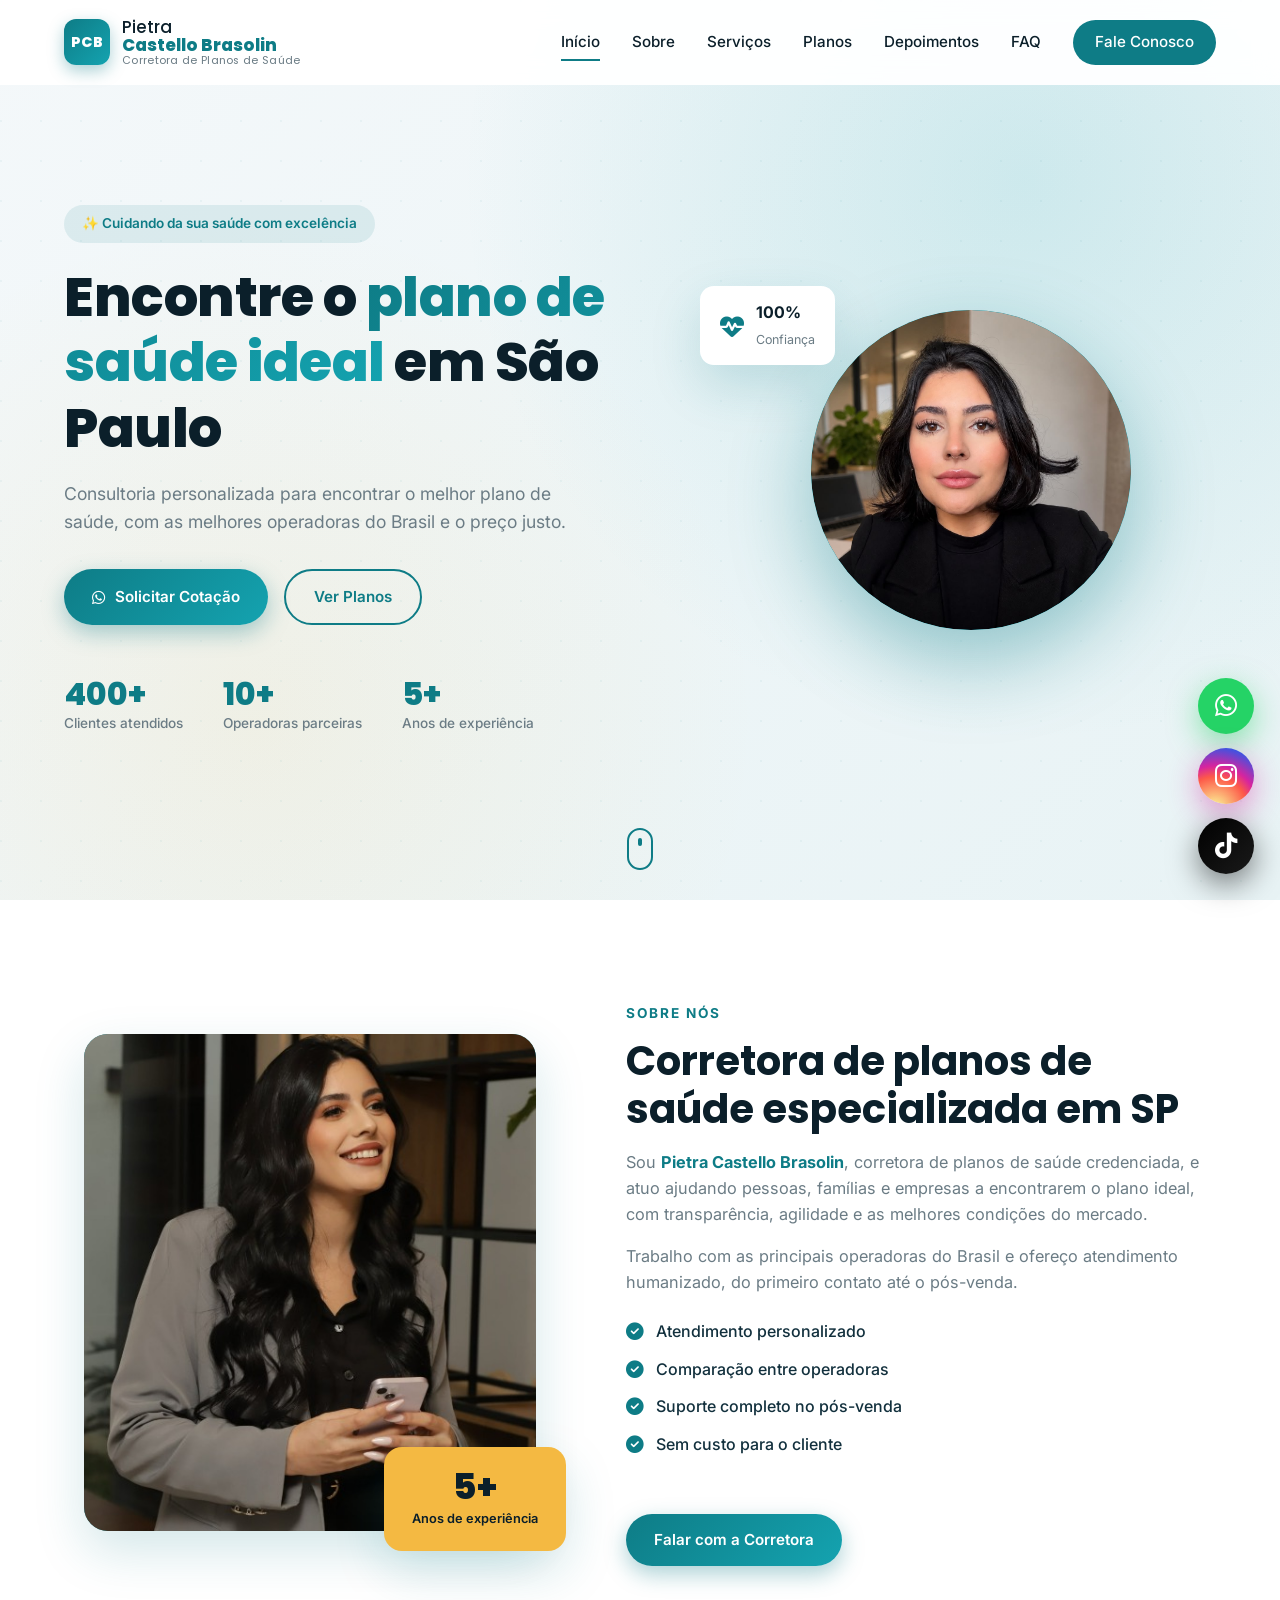
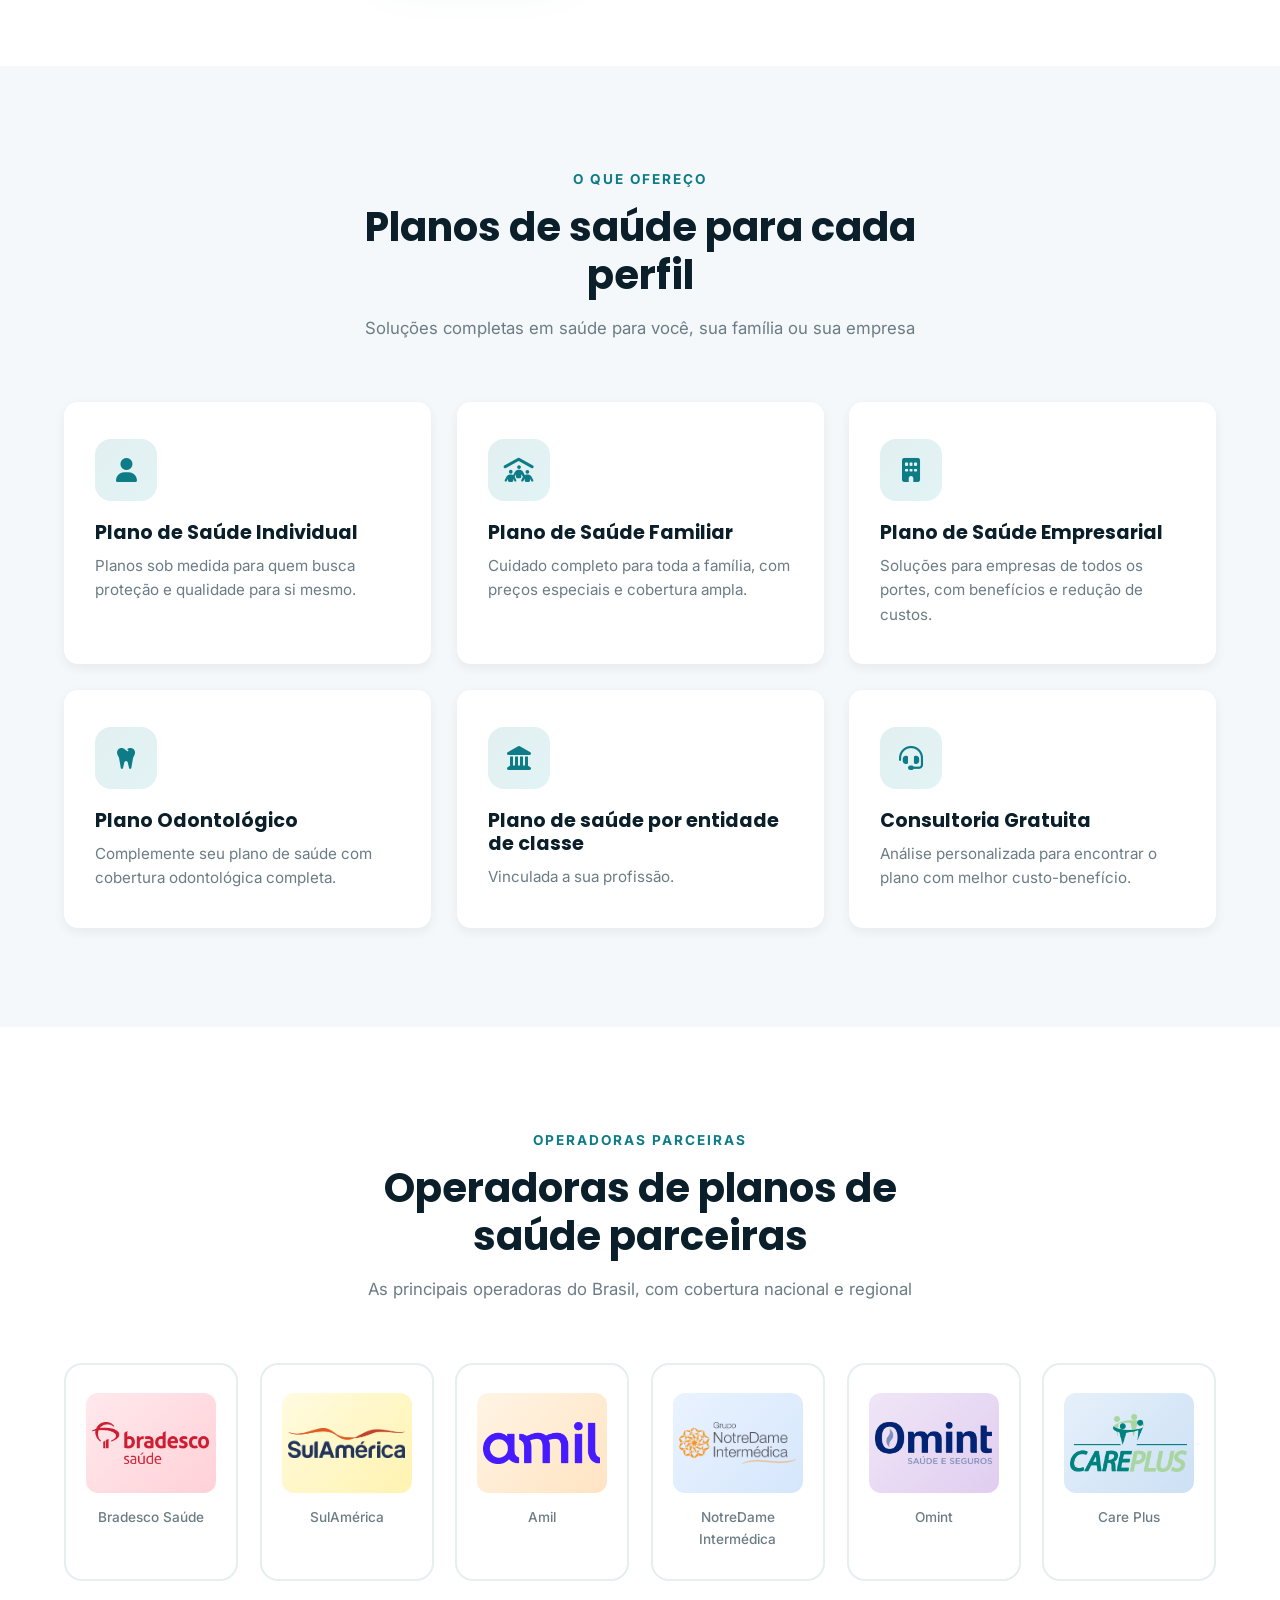
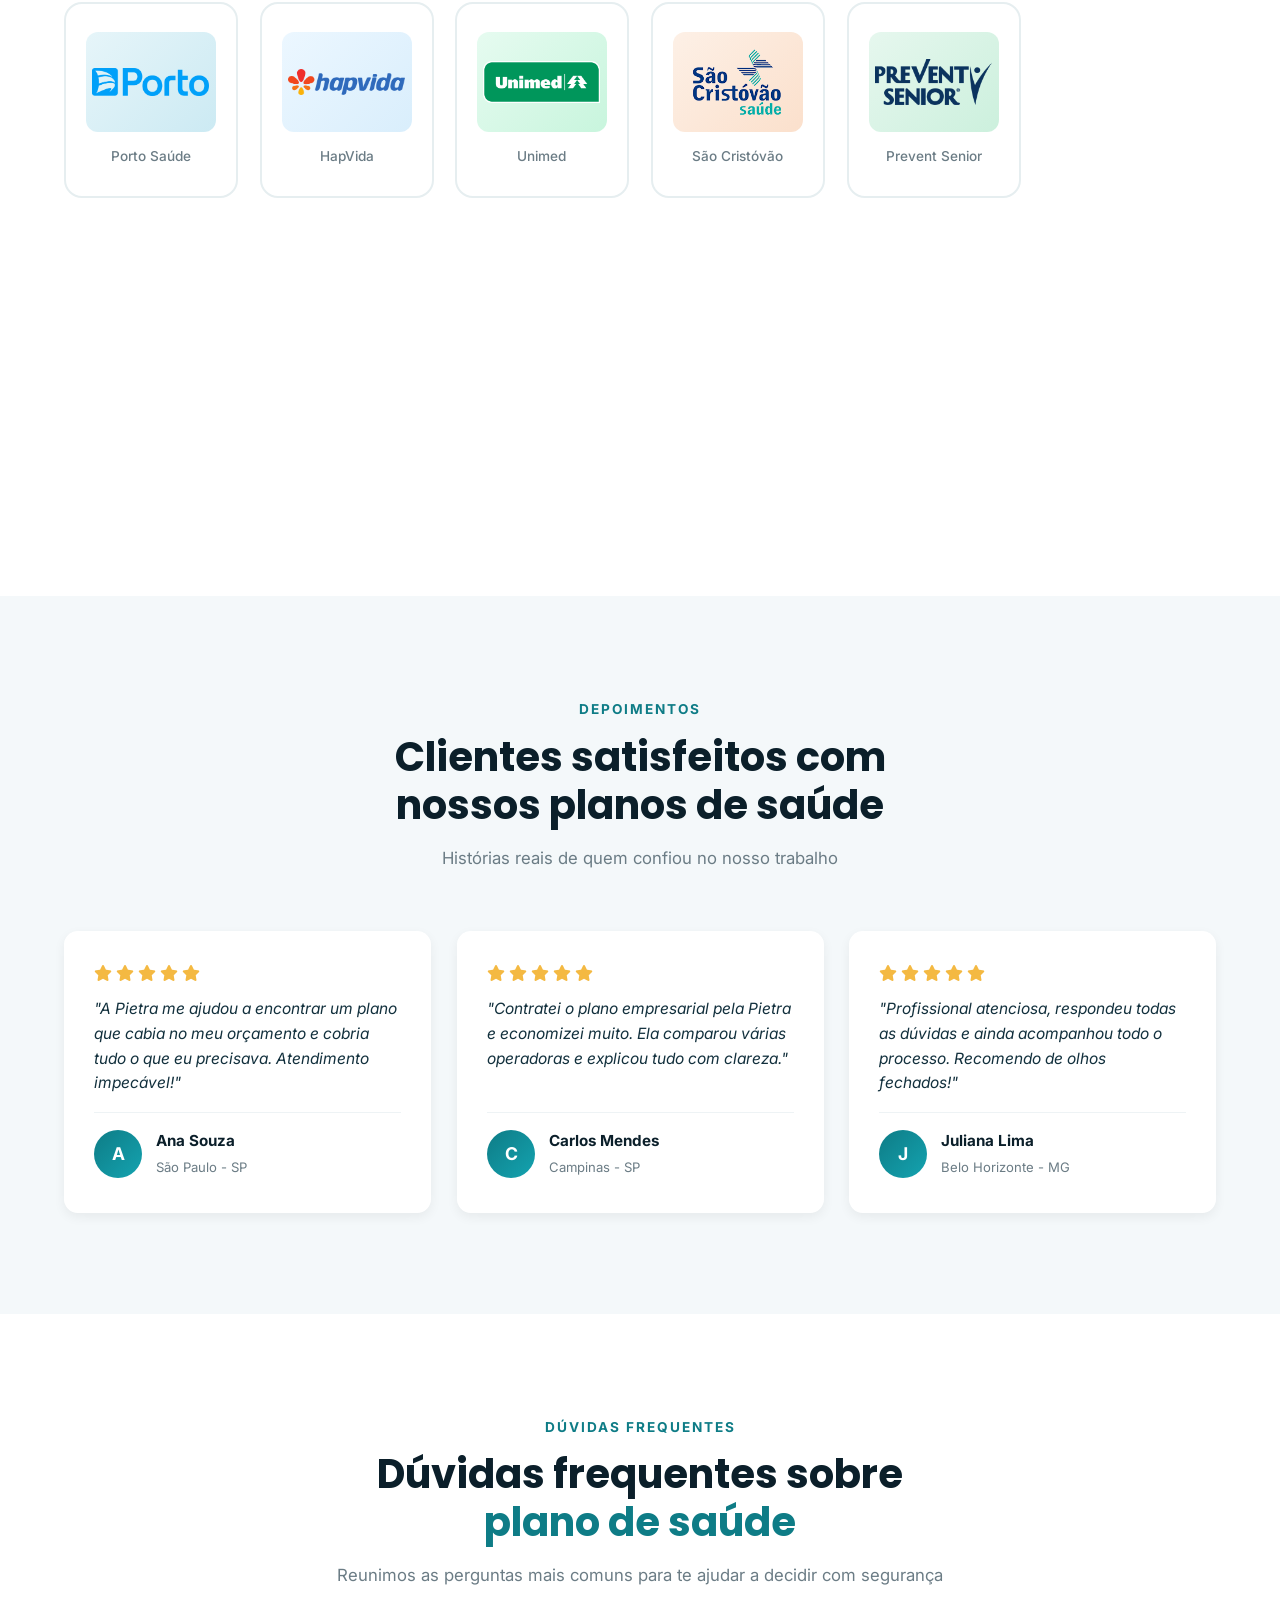
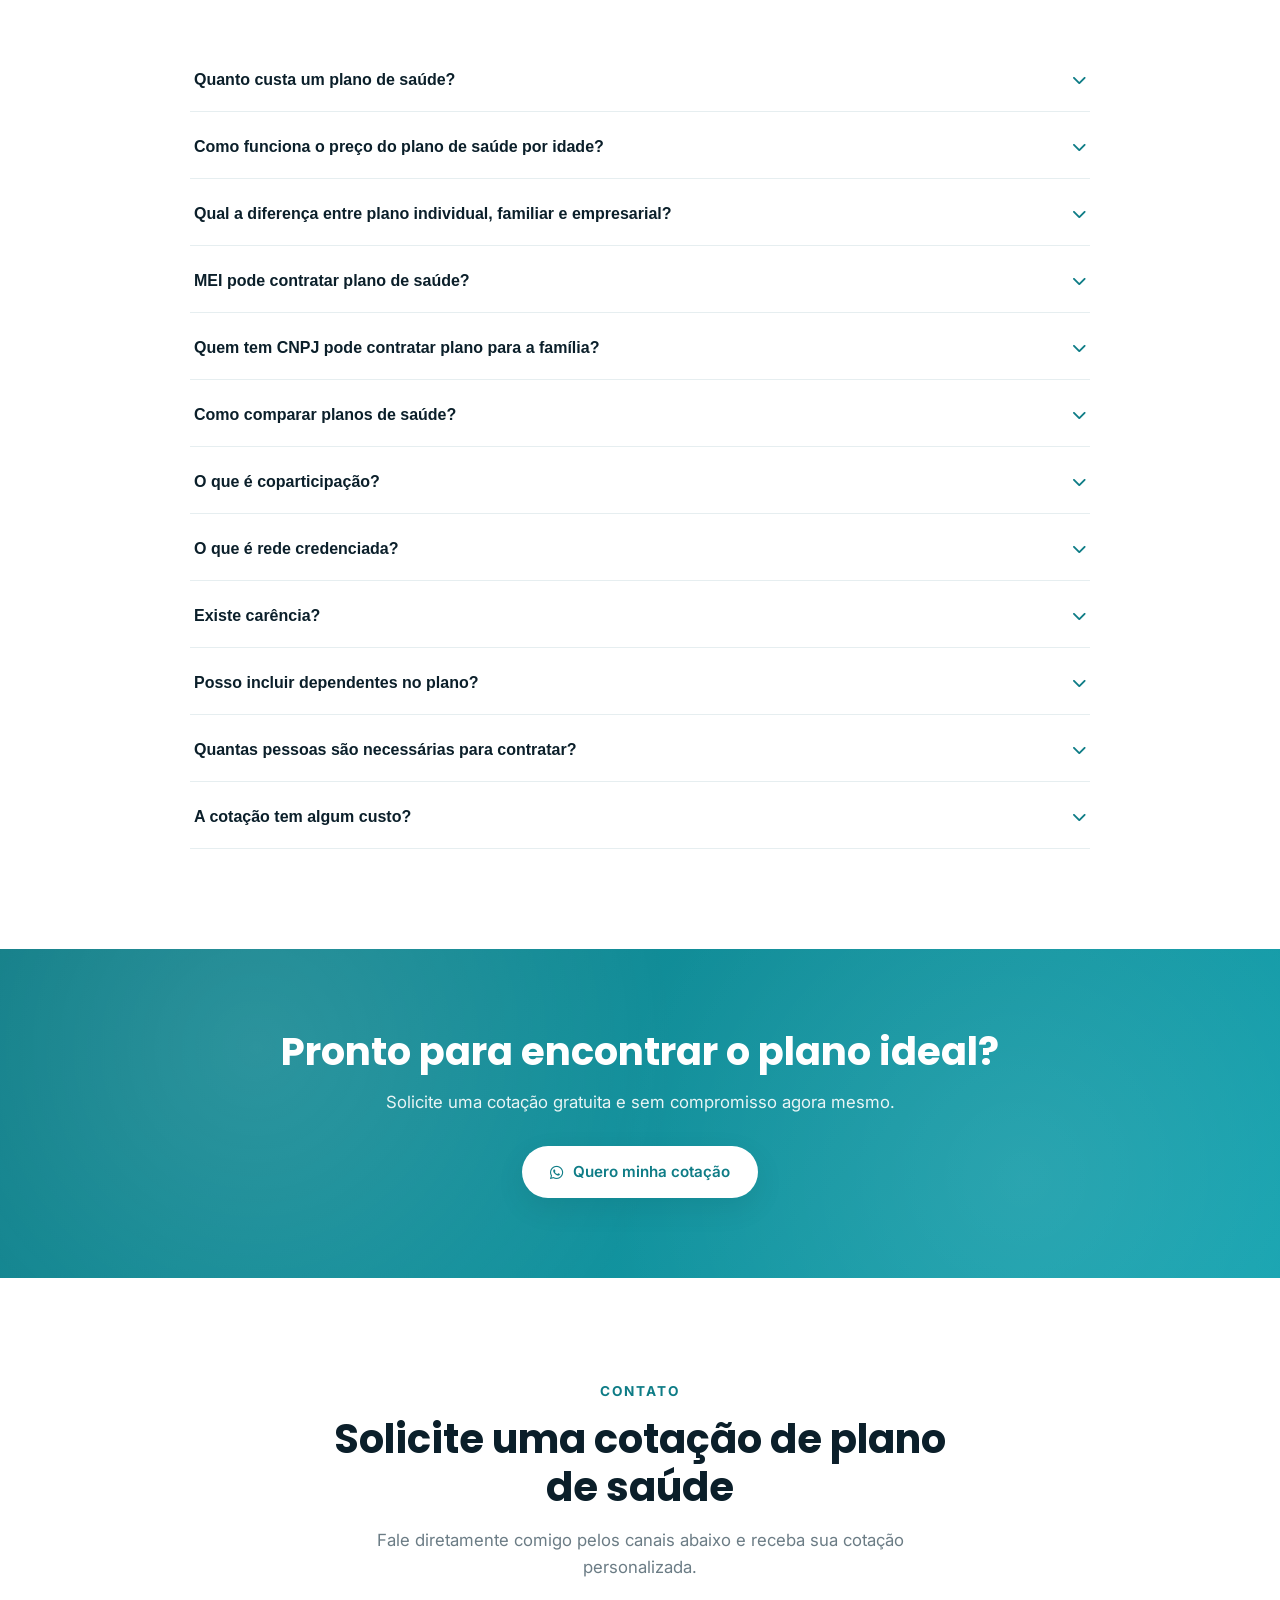
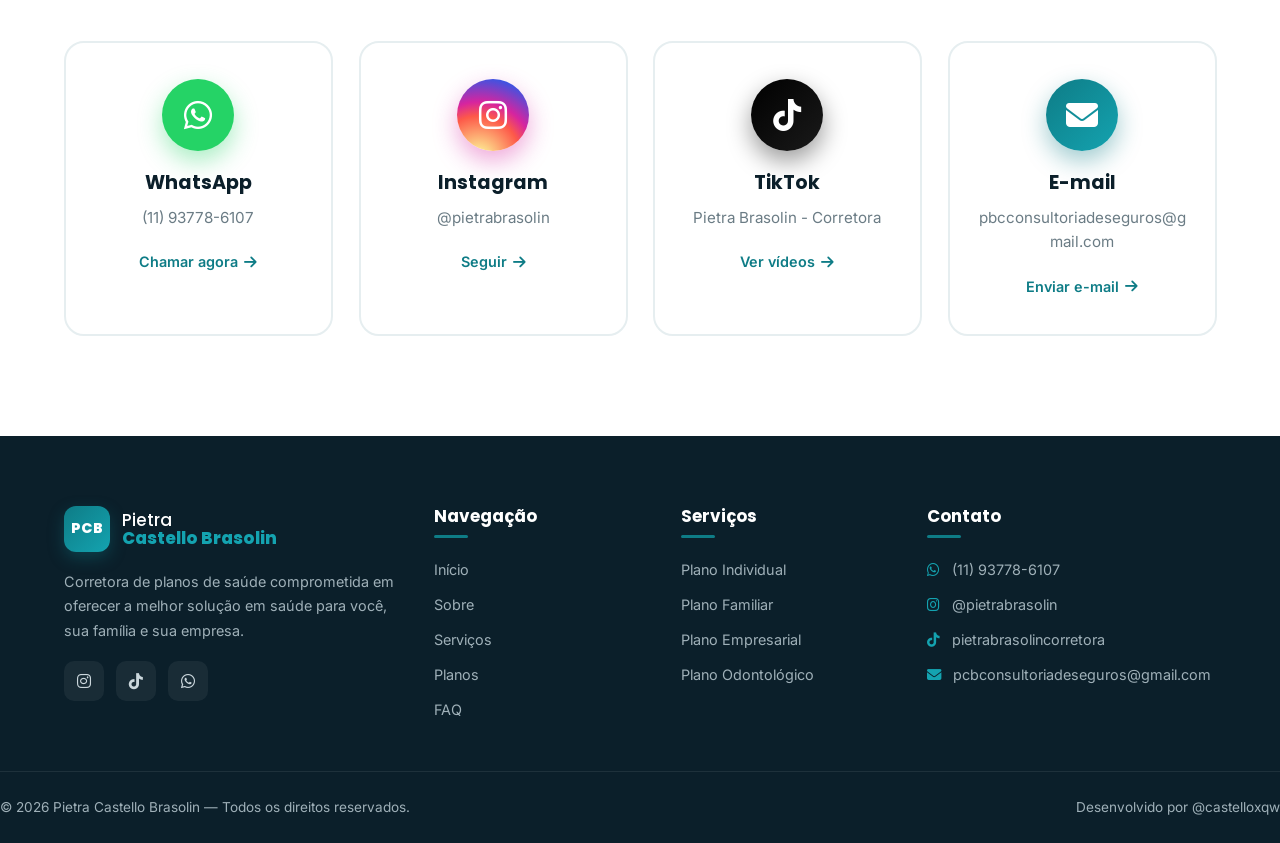
==== commit 71fc353b: "adicionando logo" ====
--- a/index.html
+++ b/index.html
@@ -72,8 +72,10 @@
   <!-- =========================================================
        FAVICON
   ========================================================= -->
-  <link rel="icon" type="image/png" href="favicon.png" />
-  <link rel="apple-touch-icon" href="favicon.png" />
+ 
+
+<link rel="icon" href="data:image/svg+xml,%3Csvg xmlns='http://www.w3.org/2000/svg' viewBox='0 0 100 100'%3E%3Ctext x='50' y='62' font-family='Arial,Helvetica,sans-serif' font-size='38' font-weight='800' fill='%230e7c86' text-anchor='middle' letter-spacing='-1'%3EPCB%3C/text%3E%3C/svg%3E" />
+<link rel="apple-touch-icon" href="data:image/svg+xml,%3Csvg xmlns='http://www.w3.org/2000/svg' viewBox='0 0 100 100'%3E%3Ctext x='50' y='62' font-family='Arial,Helvetica,sans-serif' font-size='38' font-weight='800' fill='%230e7c86' text-anchor='middle' letter-spacing='-1'%3EPCB%3C/text%3E%3C/svg%3E" />
 
   <!-- =========================================================
        GOOGLE ANALYTICS 4 (GA4)
--- a/css/style.css
+++ b/css/style.css
@@ -515,8 +515,9 @@
 }
 .sobre-text strong { color: var(--primary); }
 
+/* ✅ LISTA COM MAIS ESPAÇO ABAIXO */
 .sobre-list {
-  margin: 24px 0 32px;
+  margin: 24px 0 48px;   /* era 32px, agora 48px */
   display: grid;
   gap: 12px;
 }
@@ -530,6 +531,14 @@
 .sobre-list i {
   color: var(--primary);
   font-size: 1.1rem;
+}
+
+/* ✅ BOTÃO EM LINHA PRÓPRIA — não invade mais a lista */
+.sobre-text .btn {
+  display: inline-flex;
+  position: relative;
+  z-index: 1;
+  margin-top: 8px;
 }
 
 /* =========================================================
@@ -1398,7 +1407,19 @@
 }
 
 @media (max-width: 768px) {
-  .menu-toggle { display: block; }
+  /* Botão hambúrguer — sempre visível e acima do menu */
+  .menu-toggle {
+    display: block;
+    position: relative;
+    z-index: 1100;
+    font-size: 1.6rem;
+    color: var(--dark);
+    padding: 8px;
+    transition: var(--transition);
+  }
+  .menu-toggle:hover {
+    color: var(--primary);
+  }
 
   .nav-links {
     position: fixed;
@@ -1413,7 +1434,7 @@
     gap: 26px;
     box-shadow: -10px 0 40px rgba(0,0,0,0.12);
     transition: right 0.4s cubic-bezier(0.22, 1, 0.36, 1);
-    z-index: 1001;
+    z-index: 1050;
   }
   .nav-links.open { right: 0; }
   .nav-links a { font-size: 1.1rem; }
@@ -1480,25 +1501,37 @@
   .contato-card p { font-size: 0.78rem; }
   .contato-card-cta { font-size: 0.8rem; }
 
+  /* ✅ Botões flutuantes — voltam para o canto DIREITO no mobile */
   .social-float {
     bottom: 20px;
-    right: 20px;
-    gap: 12px;
+    right: 14px;
+    left: auto;
+    gap: 10px;
   }
   .float-btn {
-    width: 50px;
-    height: 50px;
-    font-size: 1.35rem;
+    width: 46px;
+    height: 46px;
+    font-size: 1.25rem;
+  }
+  .float-btn:hover {
+    transform: translateY(-3px) scale(1.08);
   }
   .float-tooltip {
-    font-size: 0.72rem;
-    padding: 6px 10px;
-  }
+    display: none;
+  }
+
+  /* ✅ Botão "voltar ao topo" — volta para o canto ESQUERDO no mobile */
   .back-top {
     width: 42px;
     height: 42px;
     bottom: 20px;
-    left: 20px;
+    left: 14px;
+    right: auto;
+  }
+
+  /* ✅ Empurra o botão "Falar com a Corretora" para cima */
+  .sobre-text .btn {
+    margin-bottom: 40px;
   }
 
   /* FAQ — responsivo mobile pequeno */
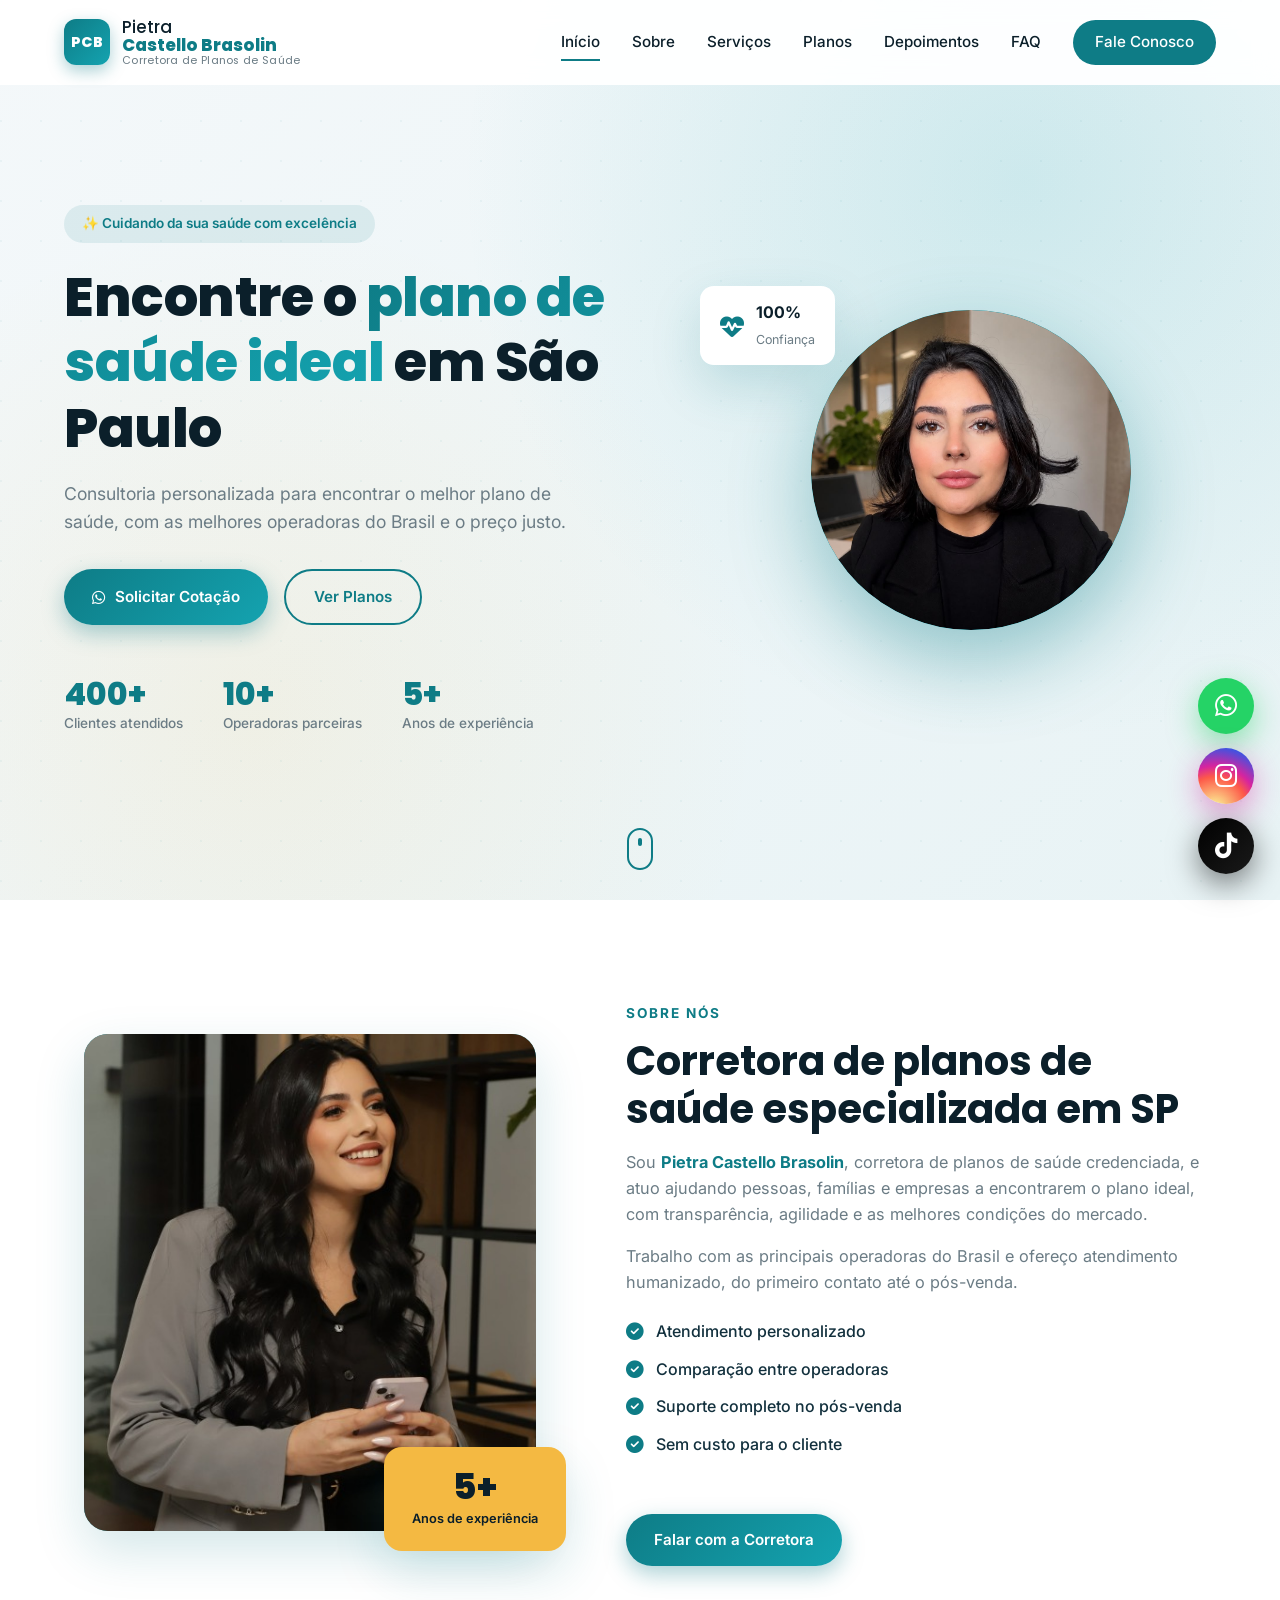
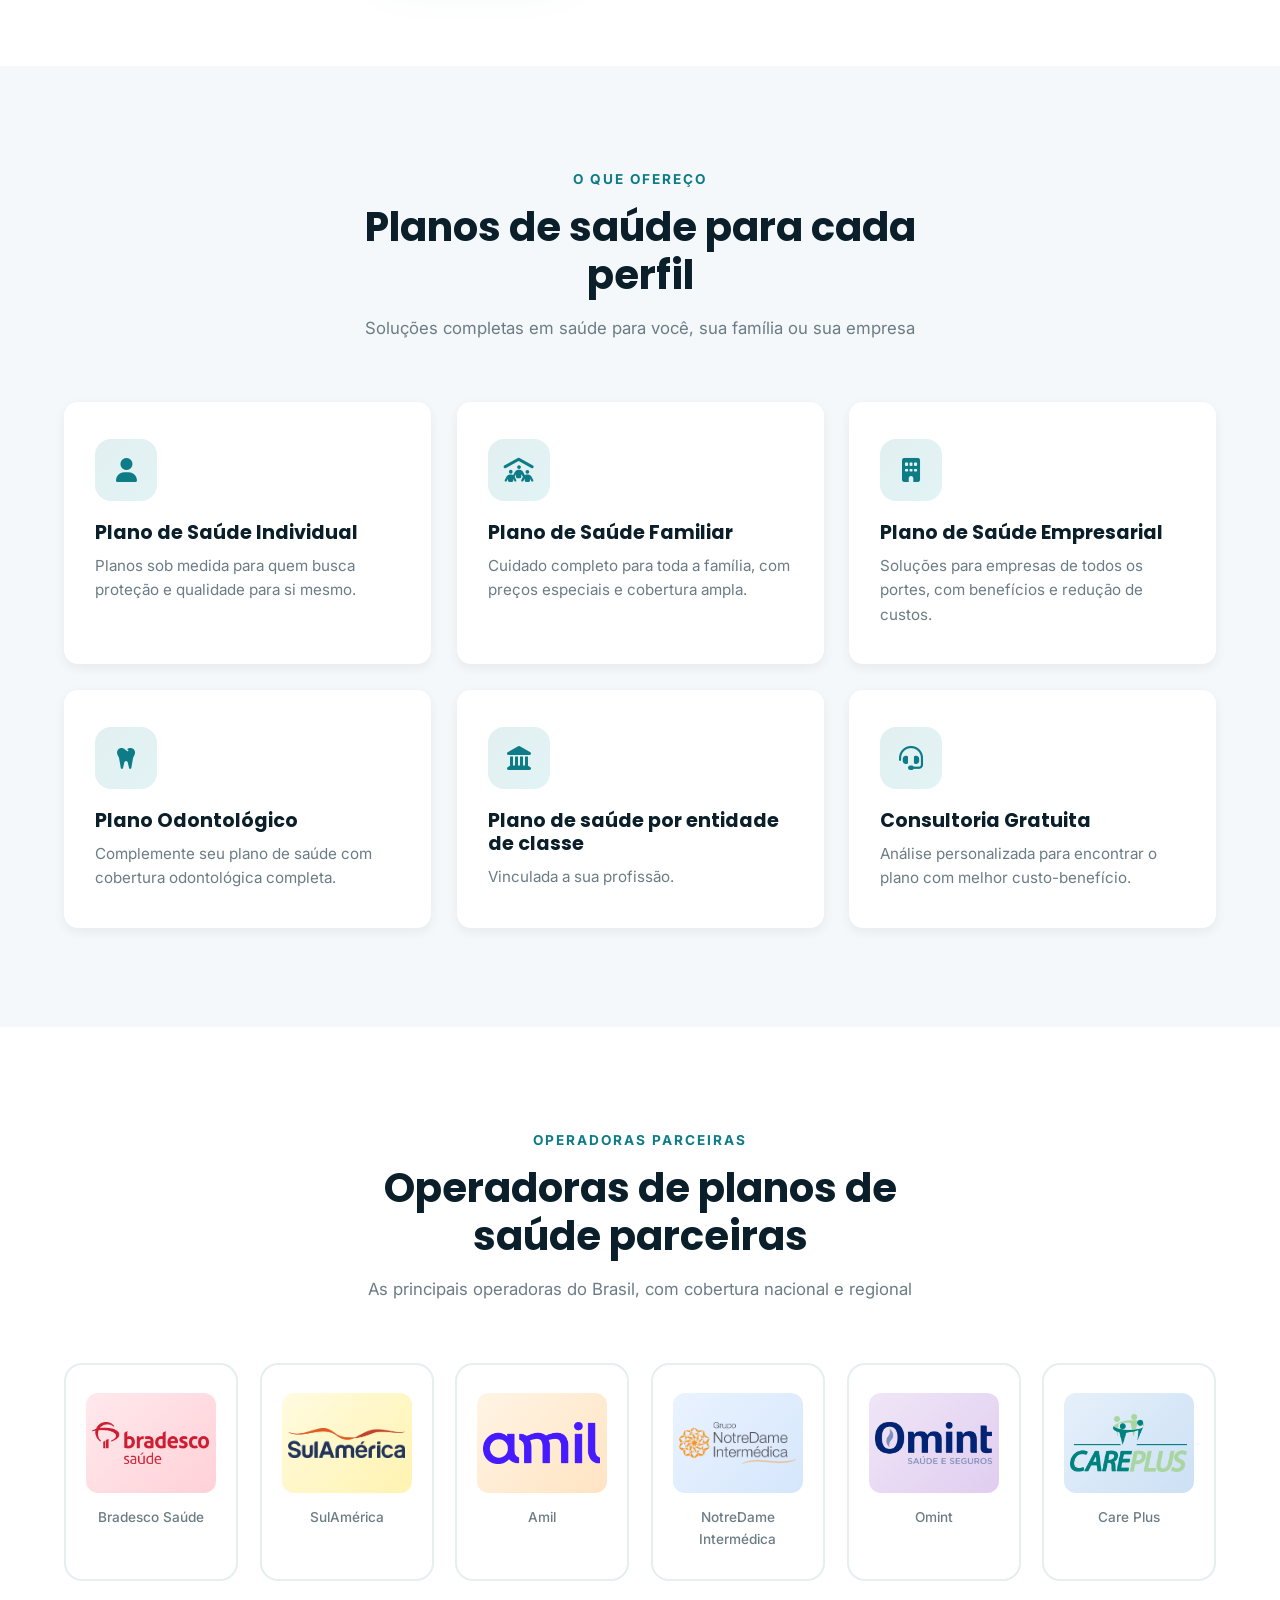
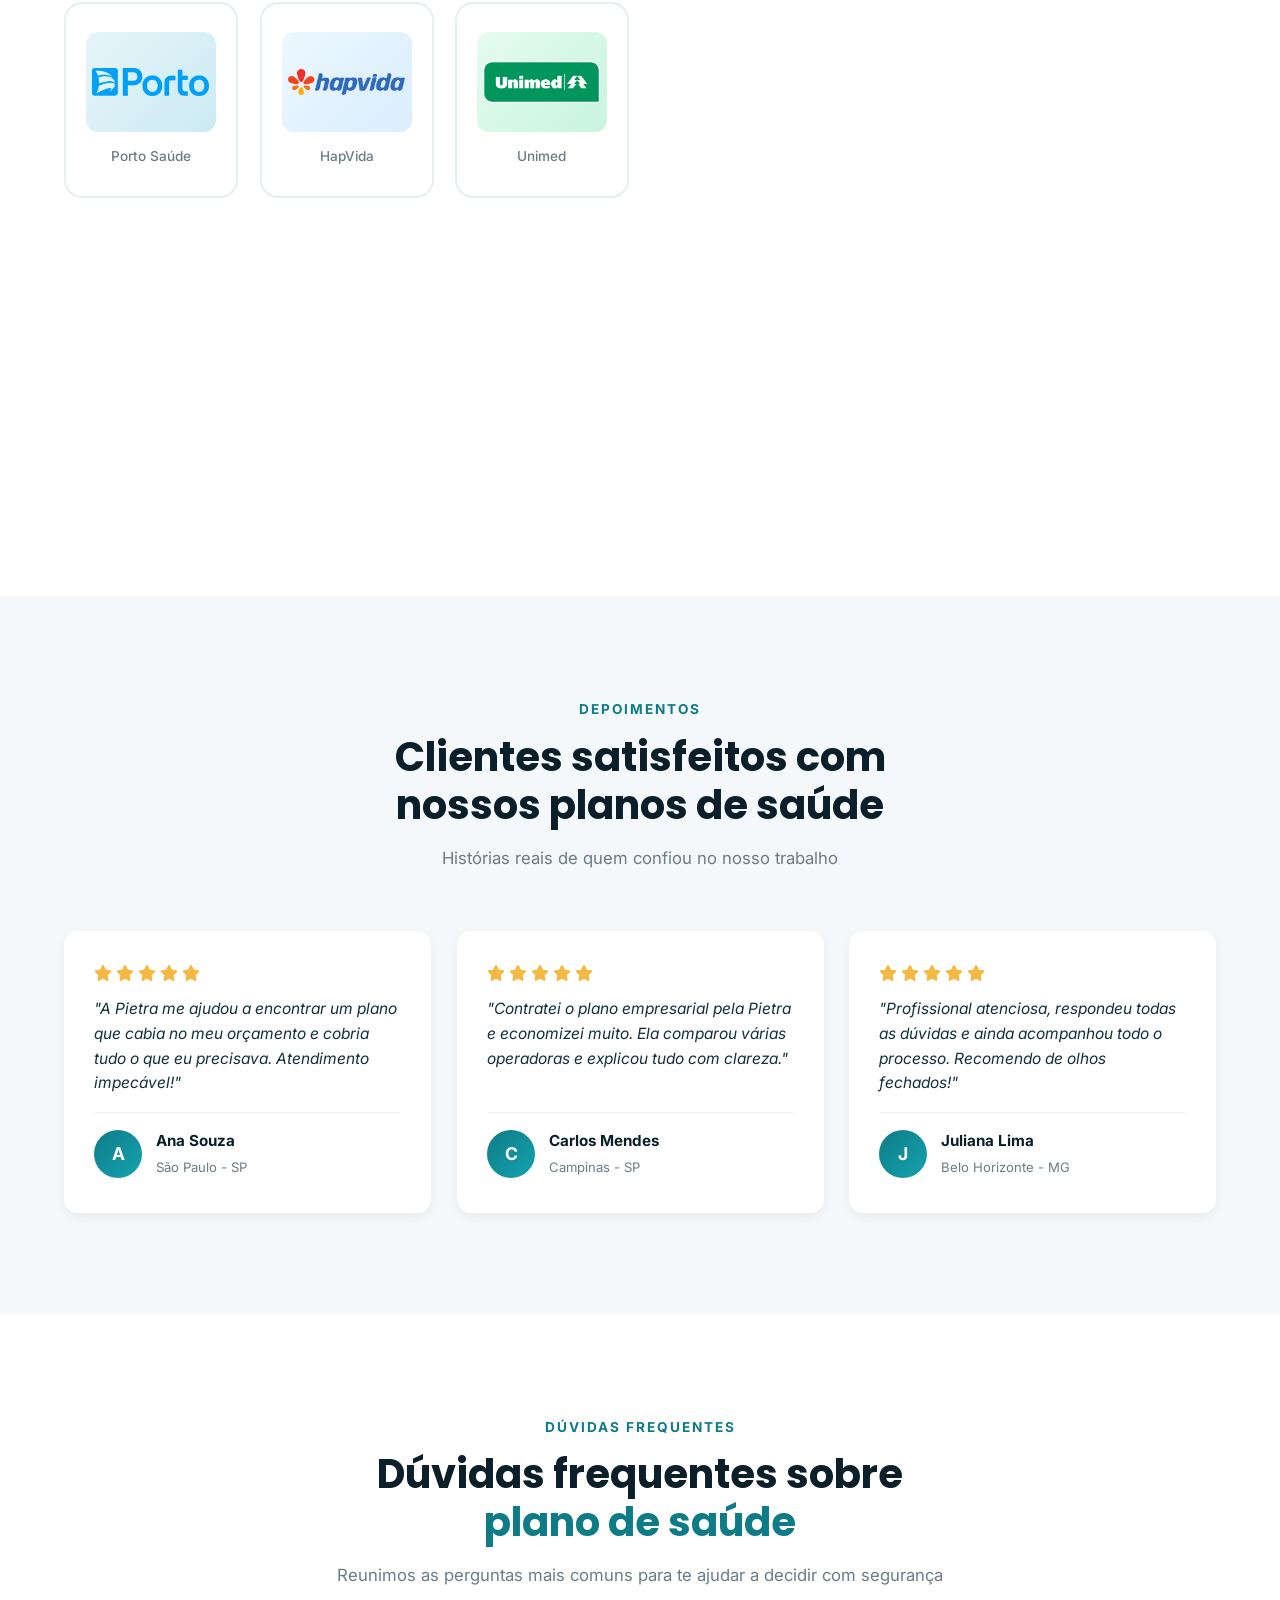
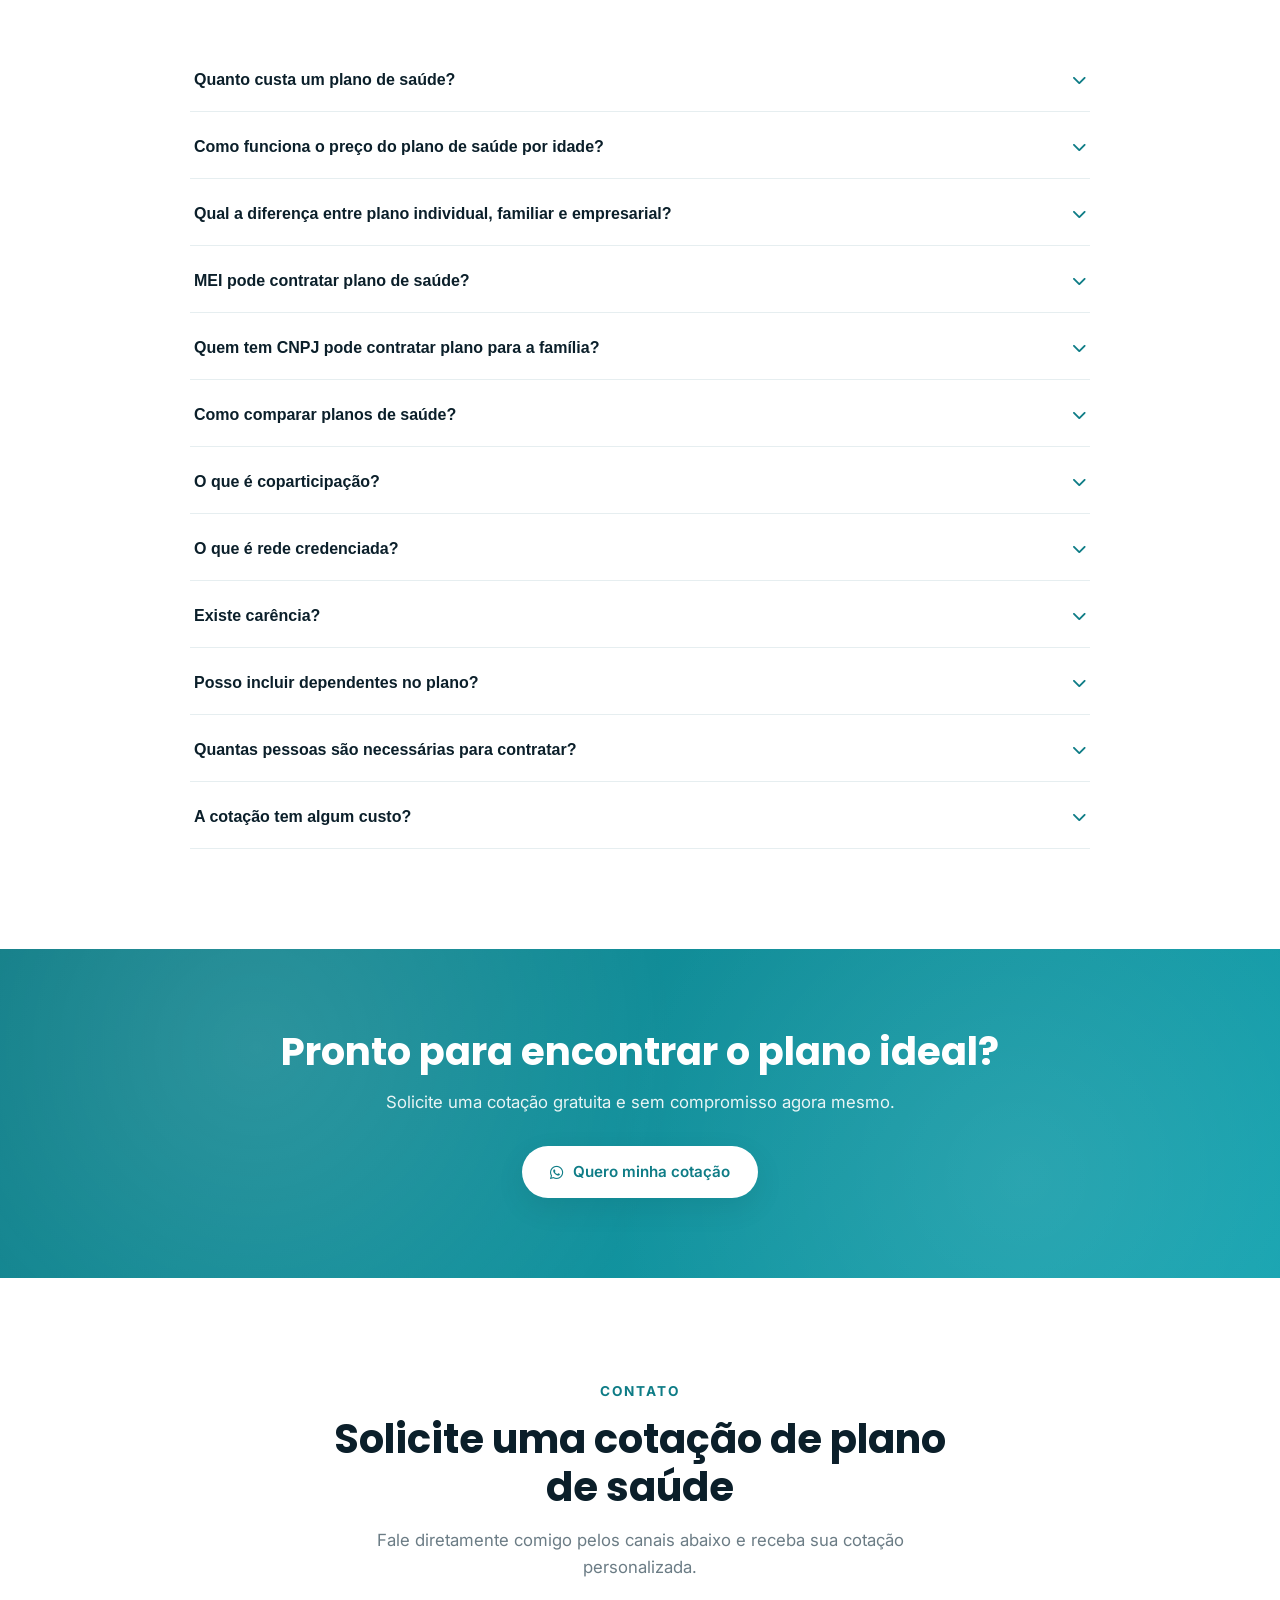
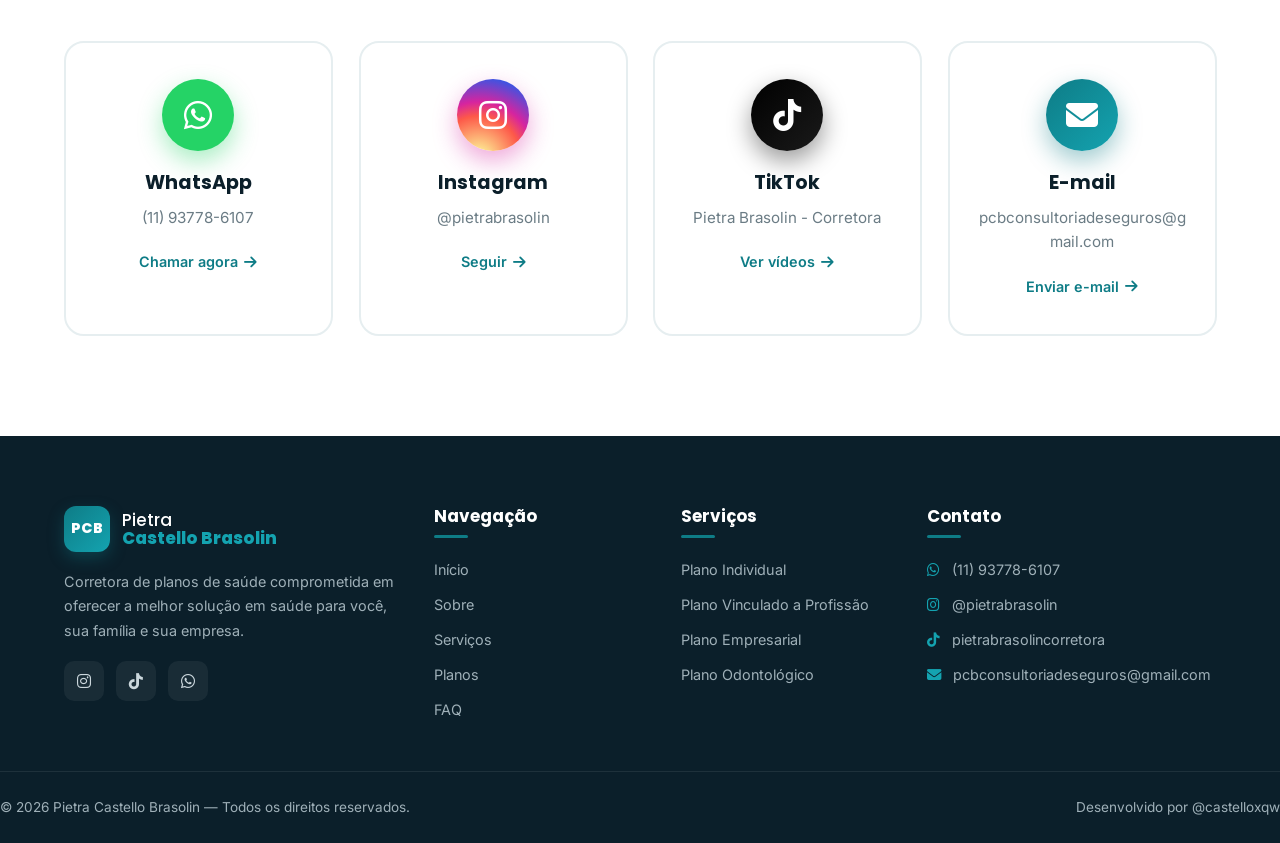
==== commit 490dbd9e: "correção de erros" ====
--- a/index.html
+++ b/index.html
@@ -606,12 +606,12 @@
           <p>Sami Saúde</p>
         </div>
 
-        <!-- 14. CUIDAR.ME -->
+        <!-- 14. seguros unimed -->
         <div class="operadora-card reveal" data-anim="fade-up">
           <div class="operadora-logo cuidarme">
-            <img src="logos/logocuidarme.png" alt="Logo CUIDAR.ME — plano de saúde">
-          </div>
-          <p>Cuidar.me Saúde</p>
+            <img src="logos/logosegurosunimed.png" alt="Logo seguros unimed — plano de saúde">
+          </div>
+          <p>Seguros Unimed</p>
         </div>
 
       </div>
@@ -954,7 +954,7 @@
             <i class="fa-solid fa-envelope"></i>
           </div>
           <h3>E-mail</h3>
-          <p>pbcconsultoriadeseguros@gmail.com</p>
+          <p>pcbconsultoriadeseguros@gmail.com</p>
           <span class="contato-card-cta">Enviar e-mail <i class="fa-solid fa-arrow-right"></i></span>
         </a>
       </div>
@@ -1004,7 +1004,7 @@
         <h4>Serviços</h4>
         <ul>
           <li><a href="#servicos">Plano Individual</a></li>
-          <li><a href="#servicos">Plano Familiar</a></li>
+          <li><a href="#servicos">Plano Vinculado a Profissão</a></li>
           <li><a href="#servicos">Plano Empresarial</a></li>
           <li><a href="#servicos">Plano Odontológico</a></li>
         </ul>
